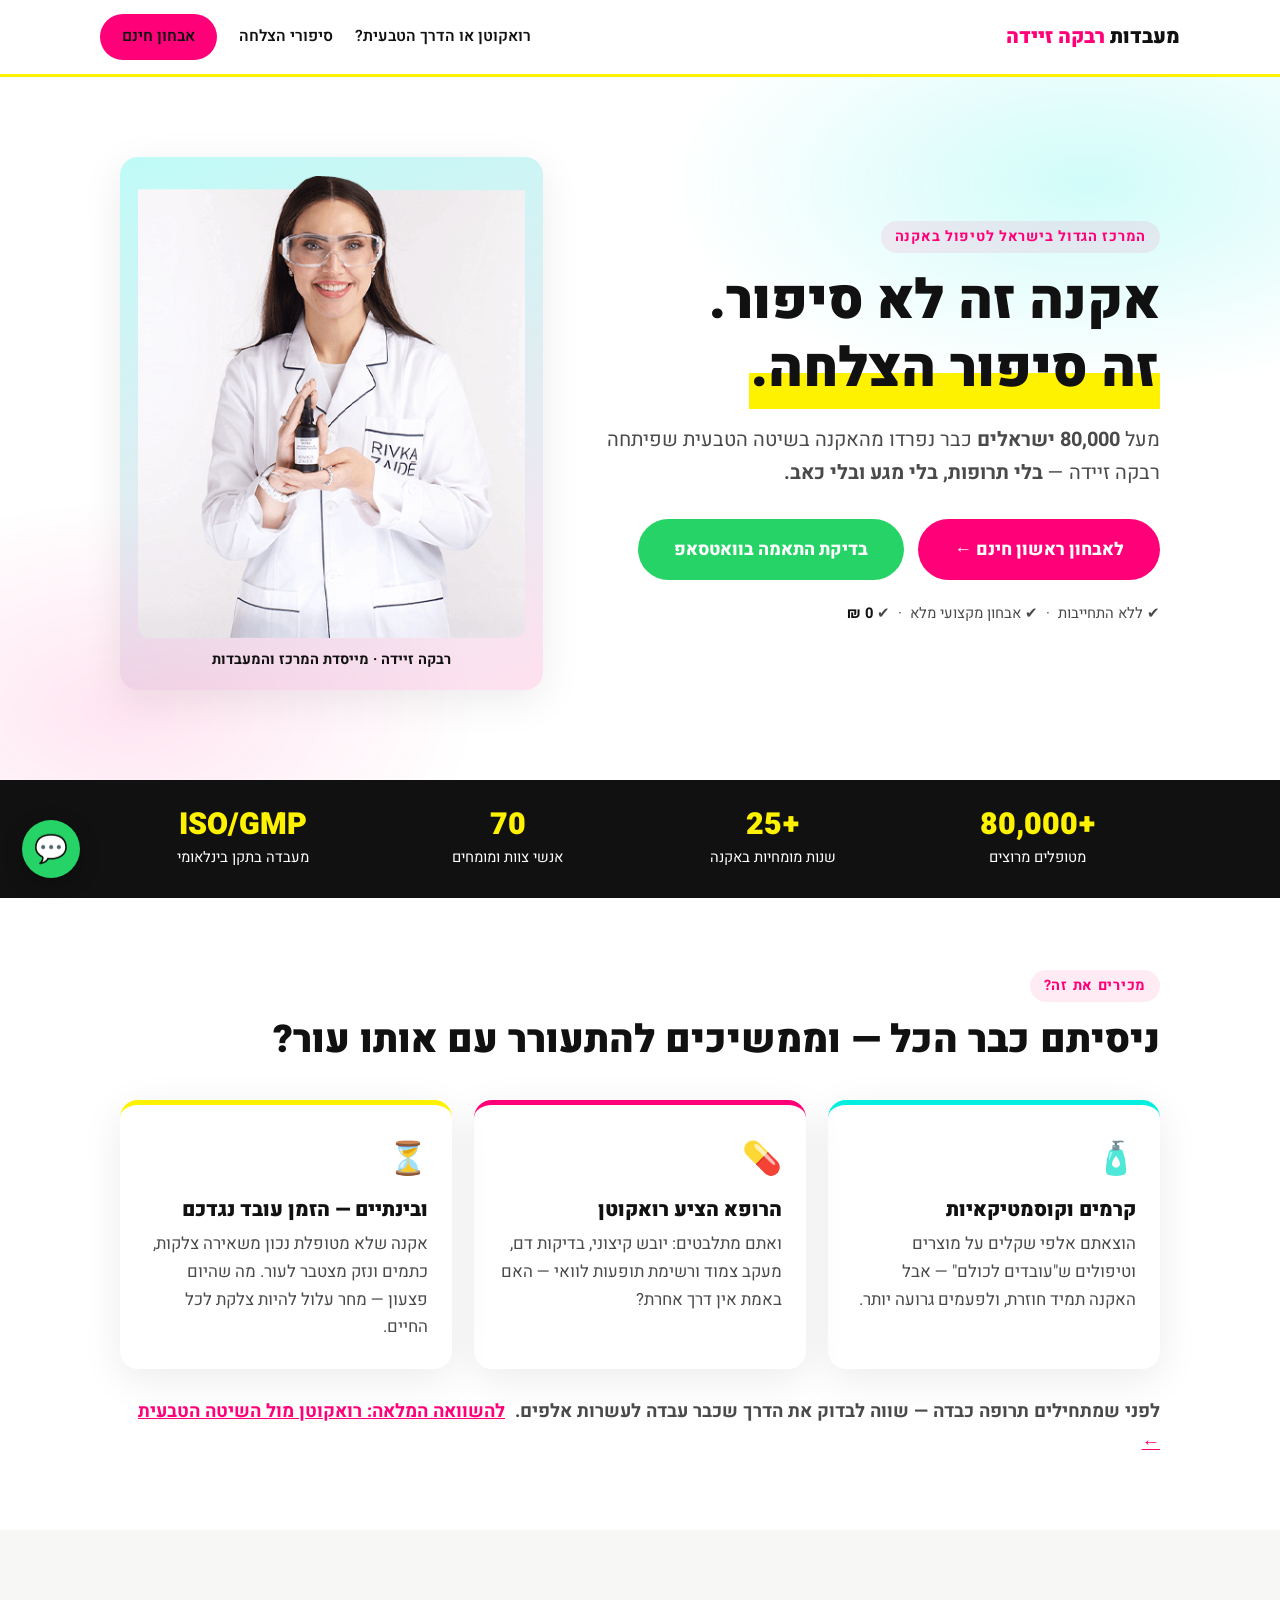
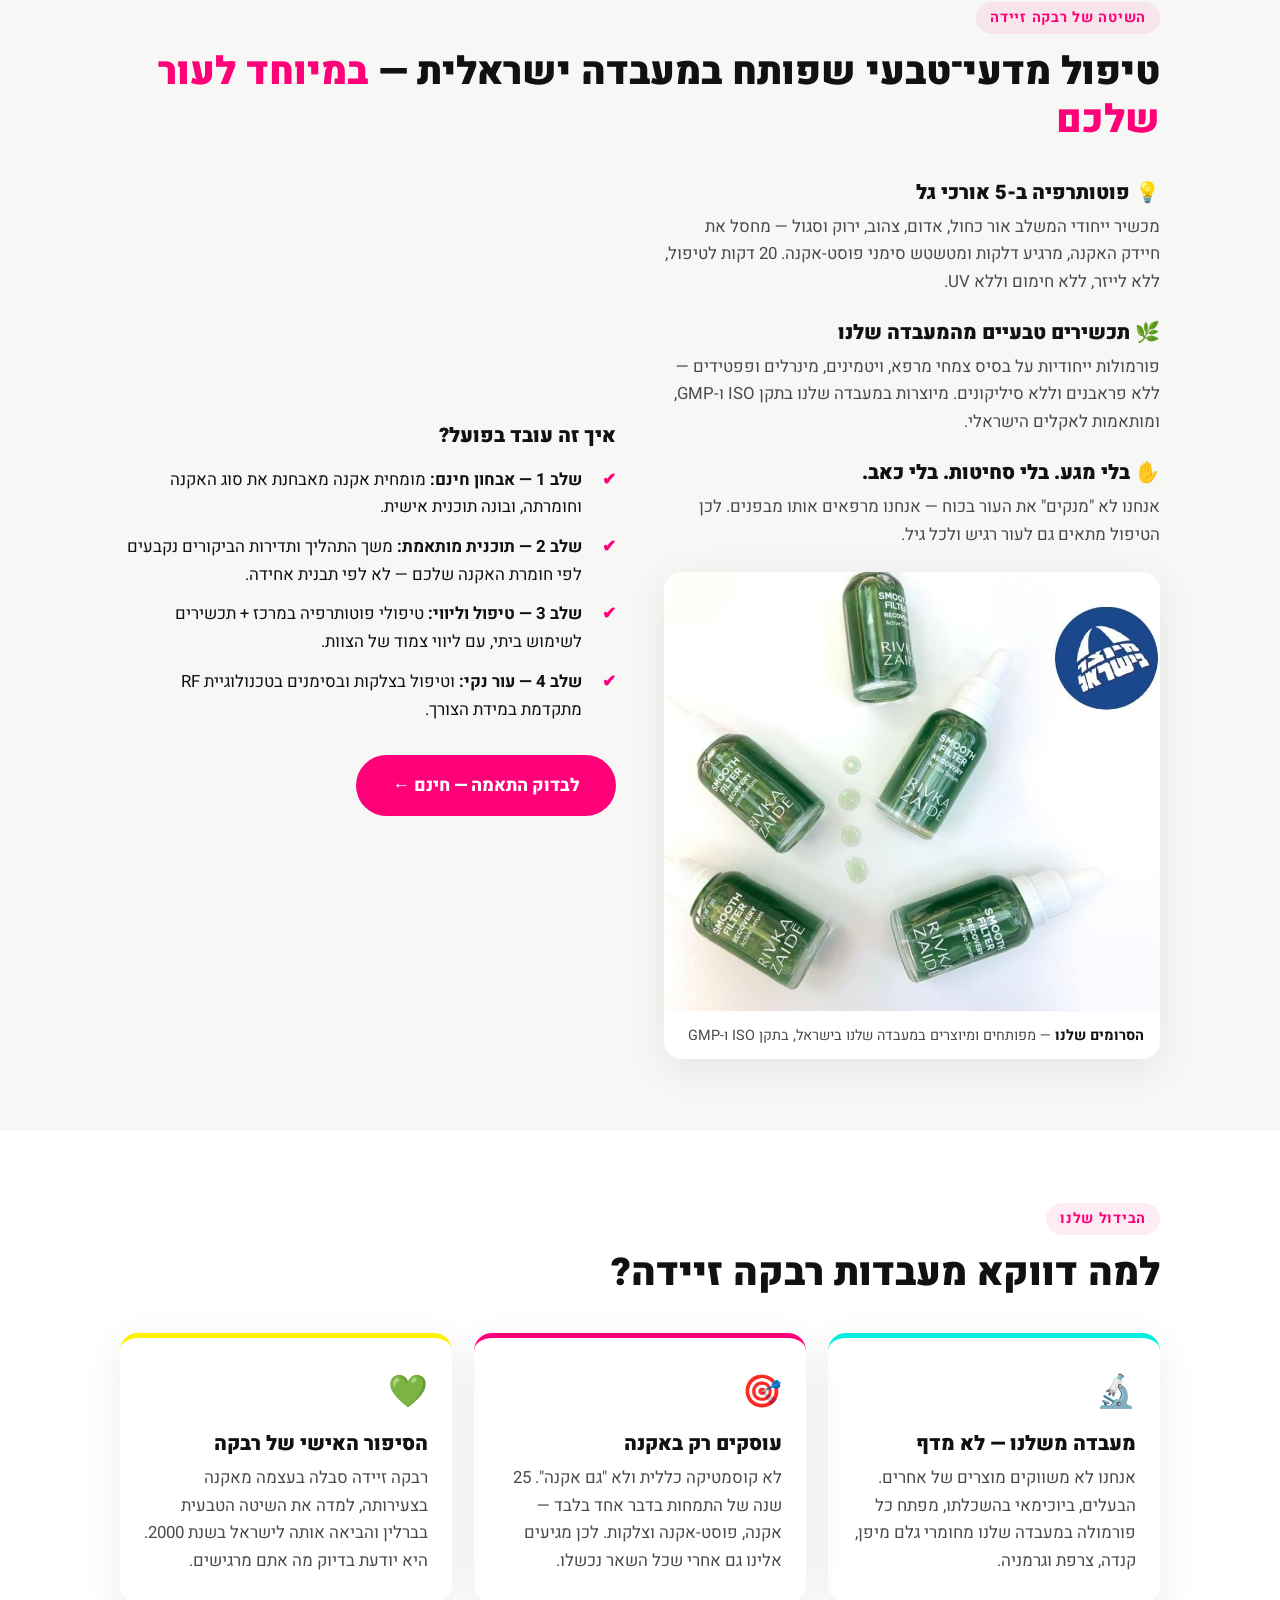
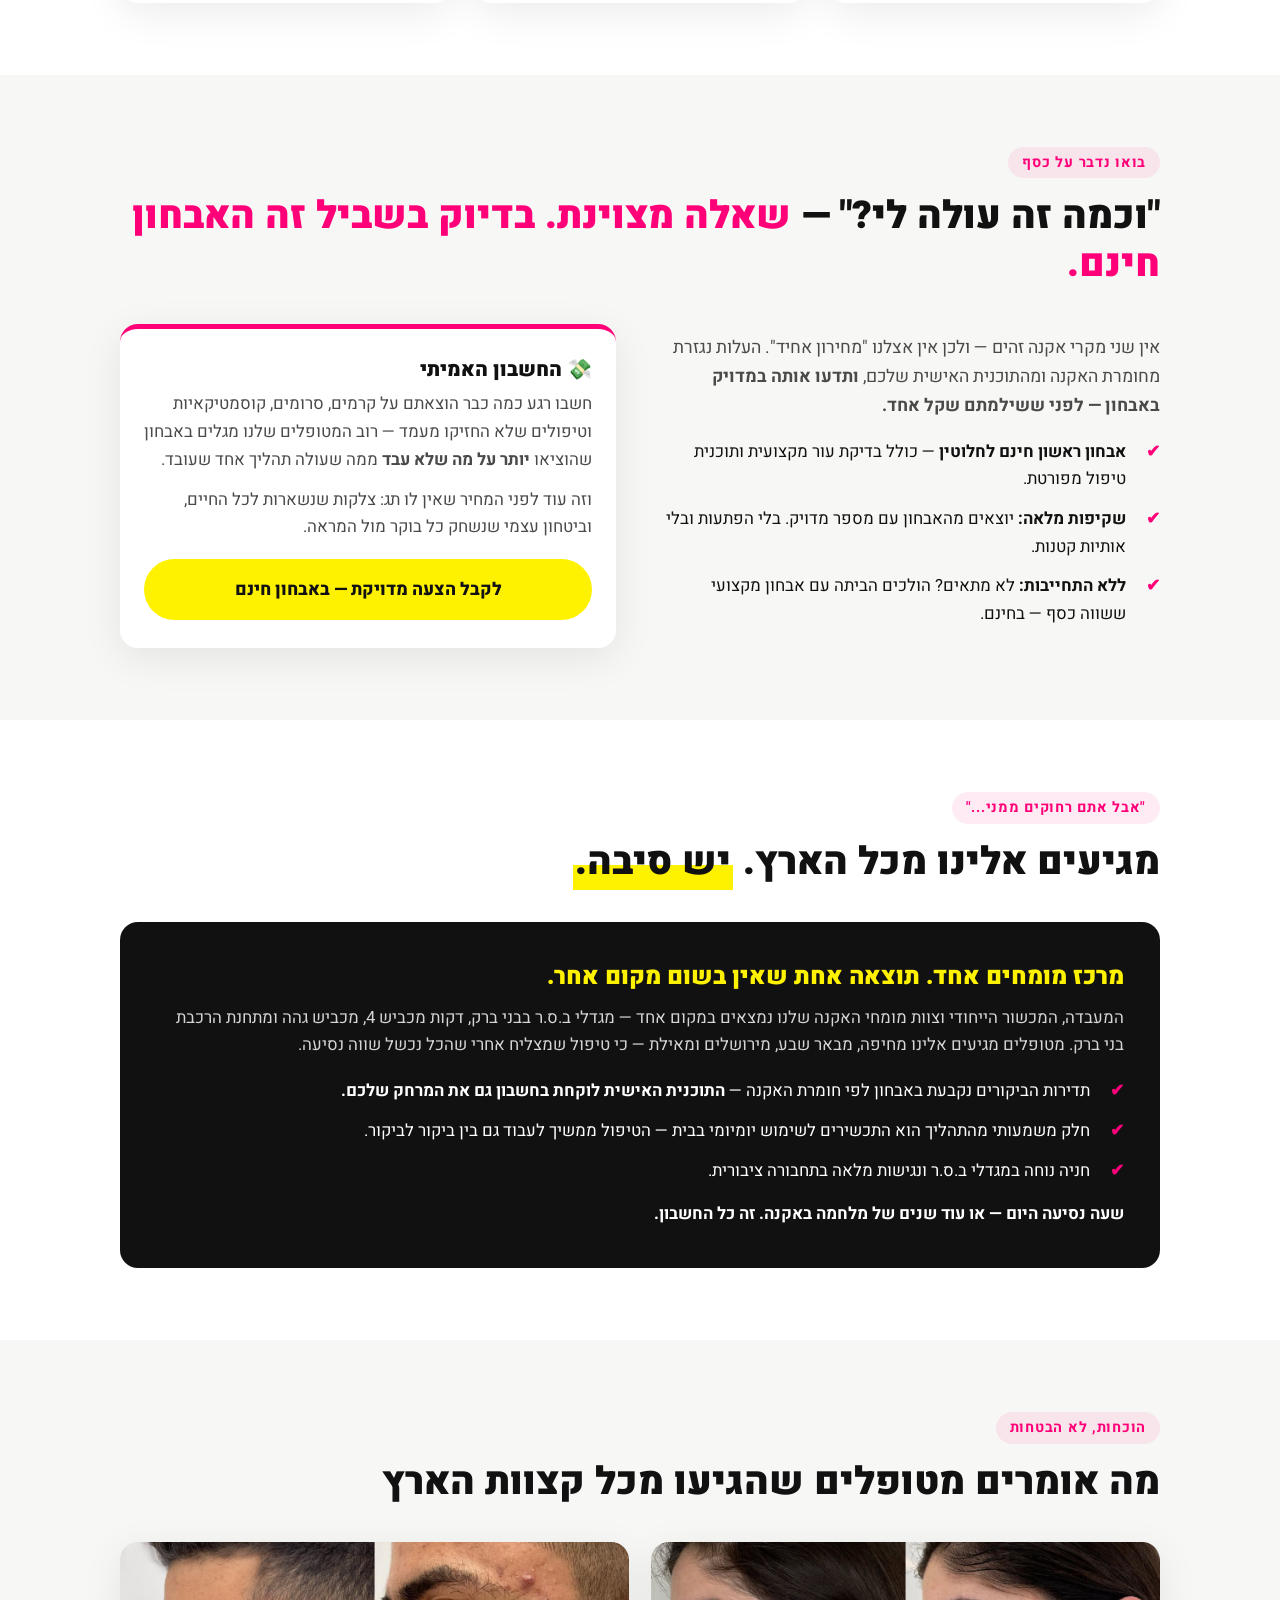
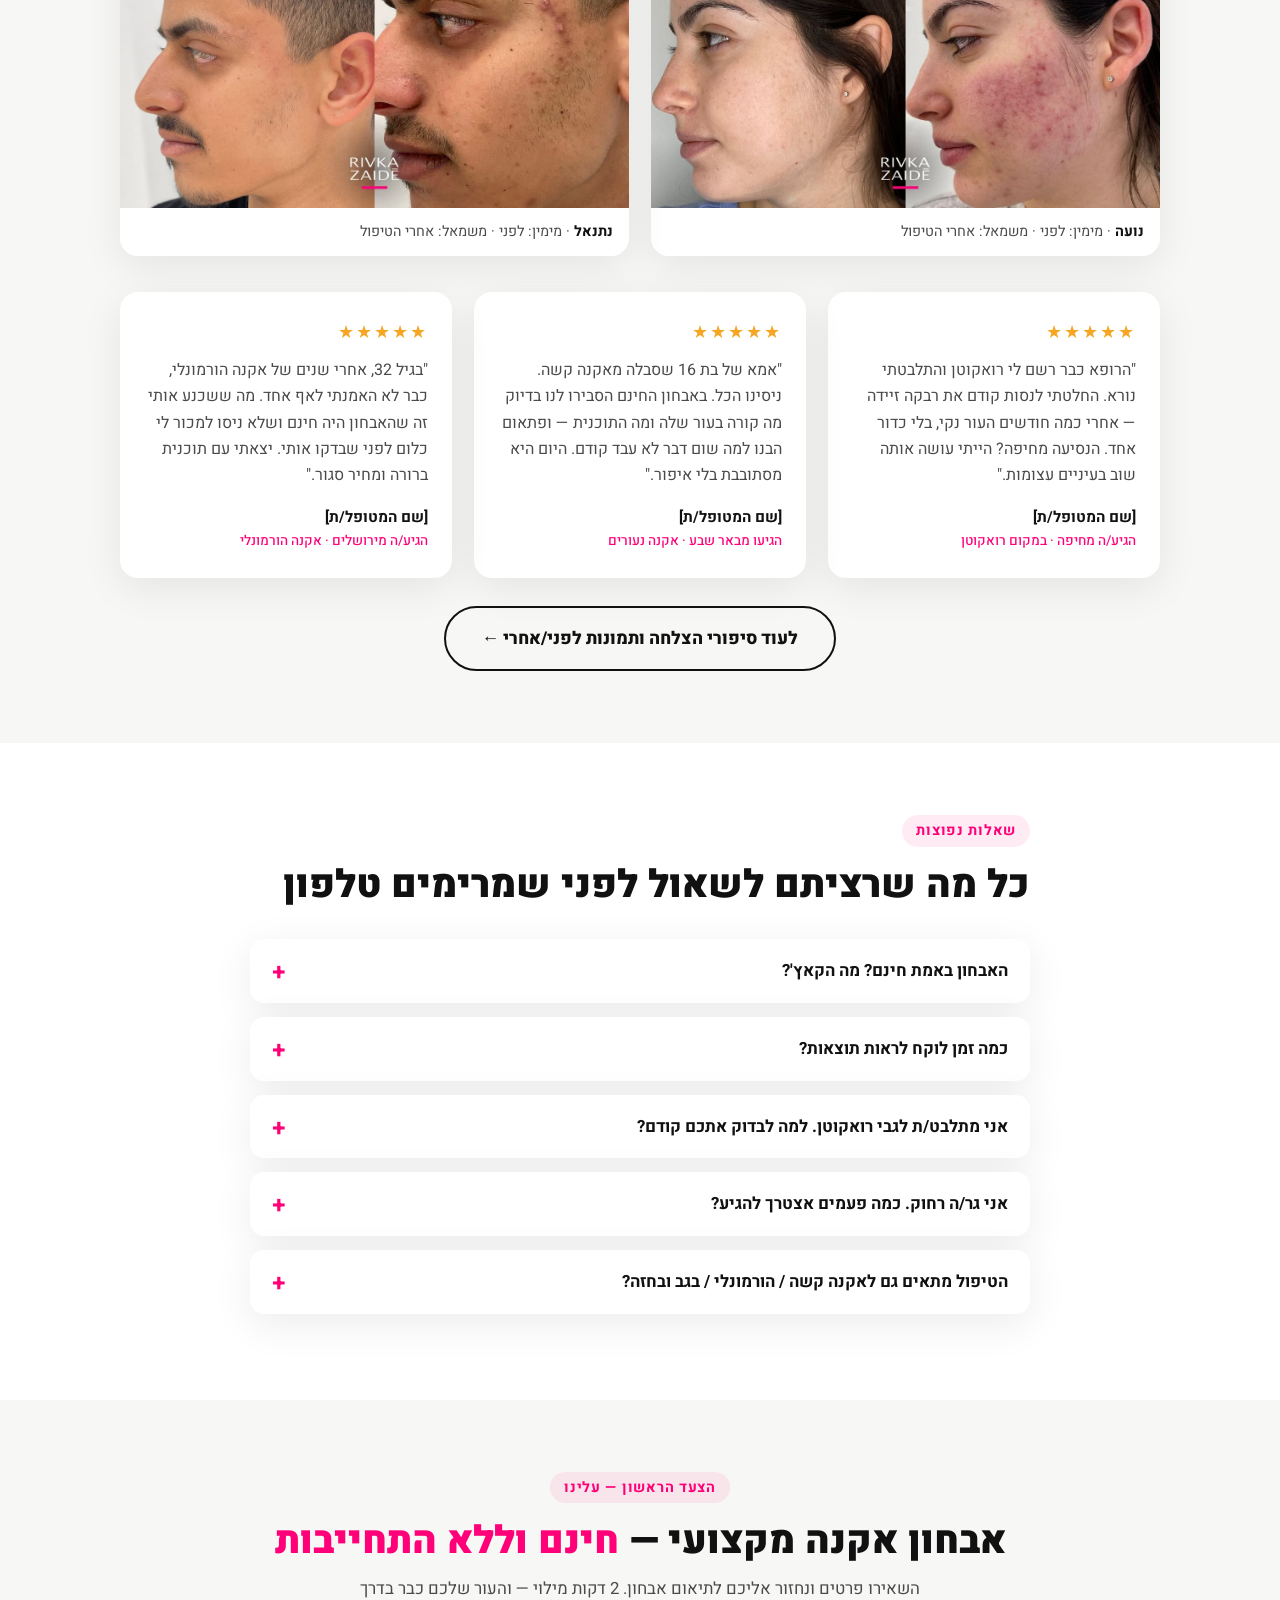
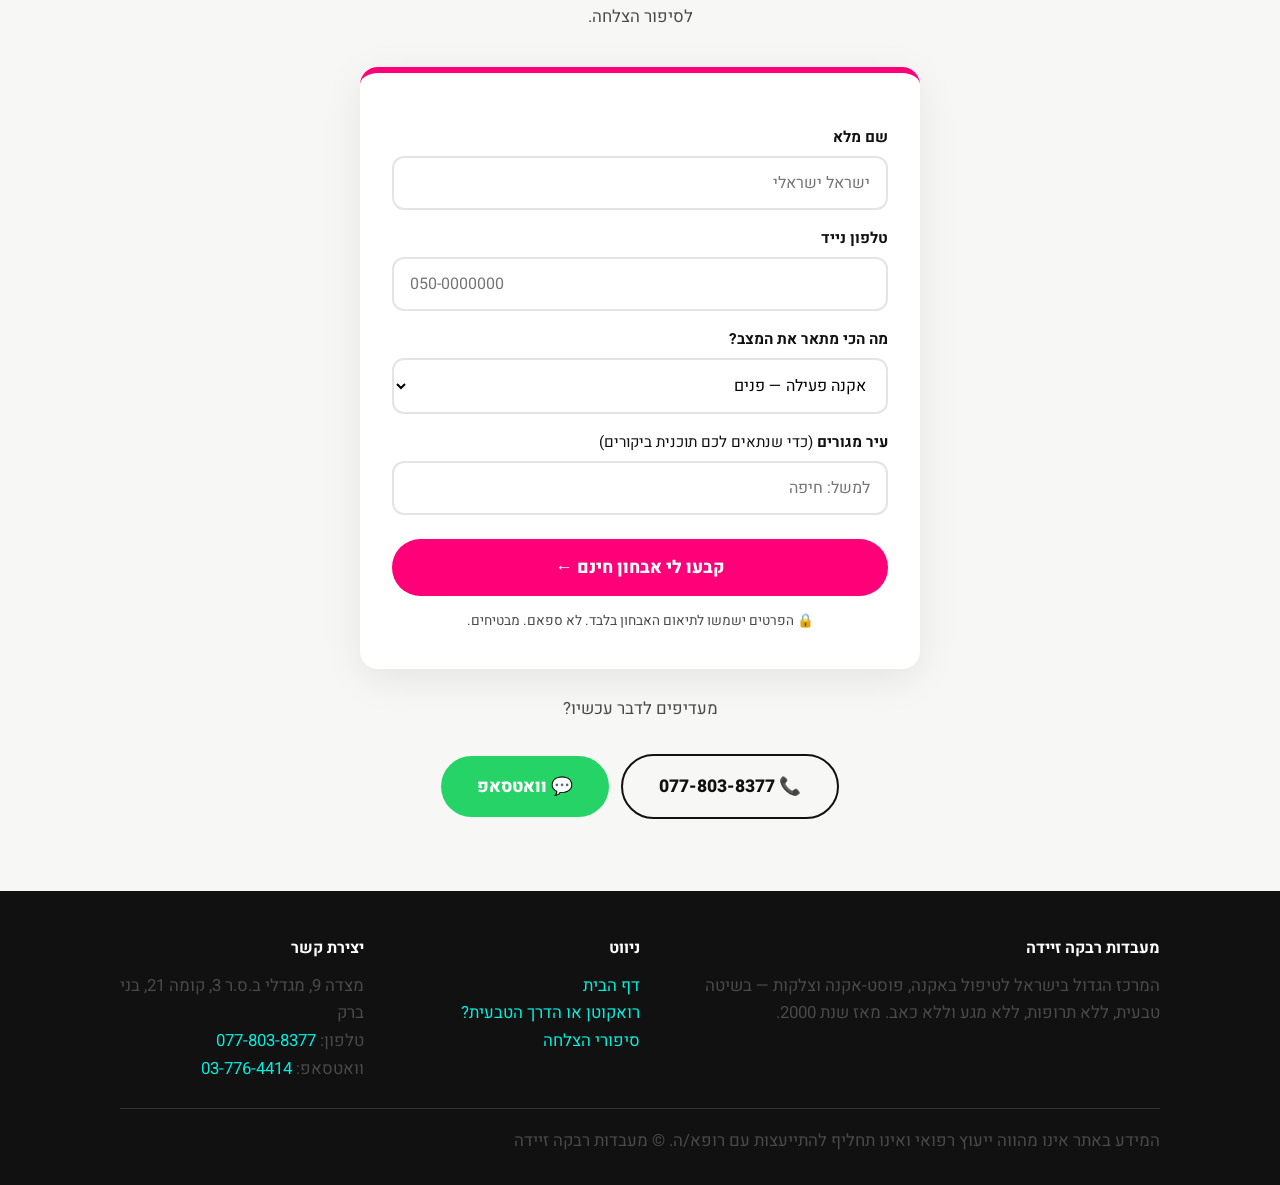
==== index.html @ 8bf4164f "דף נחיתה — מעבדות רבקה זיידה (3 עמודים) Co-Authored-By: Claude Fable 5 <noreply@anthropic.com>" ====
<!DOCTYPE html>
<html lang="he" dir="rtl">
<head>
  <meta charset="UTF-8">
  <meta name="viewport" content="width=device-width, initial-scale=1.0">
  <title>מעבדות רבקה זיידה | טיפול באקנה בלי תרופות, בלי מגע ובלי כאב</title>
  <meta name="description" content="מעל 80,000 ישראלים כבר נפרדו מהאקנה בשיטה הטבעית של מעבדות רבקה זיידה. אבחון ראשון חינם — בלי תרופות, בלי מגע, בלי כאב.">
  <link rel="preconnect" href="https://fonts.googleapis.com">
  <link rel="preconnect" href="https://fonts.gstatic.com" crossorigin>
  <link href="https://fonts.googleapis.com/css2?family=Heebo:wght@400;500;700;800;900&display=swap" rel="stylesheet">
  <link rel="stylesheet" href="styles.css">
</head>
<body>

<!-- ניווט -->
<nav class="nav">
  <div class="container nav-inner">
    <a class="logo" href="index.html">מעבדות <span>רבקה זיידה</span></a>
    <div class="nav-links">
      <a href="roaccutane.html">רואקוטן או הדרך הטבעית?</a>
      <a href="stories.html">סיפורי הצלחה</a>
      <a href="#form" class="btn btn-pink nav-cta">אבחון חינם</a>
    </div>
  </div>
</nav>

<!-- 1. הוק: הבטחה + הוכחה מיידית -->
<header class="hero">
  <div class="container hero-grid">
    <div class="hero-content">
      <span class="kicker">המרכז הגדול בישראל לטיפול באקנה</span>
      <h1>אקנה זה לא סיפור.<br><span class="highlight">זה סיפור הצלחה.</span></h1>
      <p class="lead">
        מעל <strong>80,000 ישראלים</strong> כבר נפרדו מהאקנה בשיטה הטבעית שפיתחה רבקה זיידה —
        <strong>בלי תרופות, בלי מגע ובלי כאב.</strong>
      </p>
      <div class="hero-ctas">
        <a href="#form" class="btn btn-pink">לאבחון ראשון חינם ←</a>
        <a href="https://wa.me/97237764414?text=%D7%94%D7%99%D7%99%2C%20%D7%90%D7%A9%D7%9E%D7%97%20%D7%9C%D7%91%D7%93%D7%95%D7%A7%20%D7%94%D7%AA%D7%90%D7%9E%D7%94%20%D7%9C%D7%98%D7%99%D7%A4%D7%95%D7%9C" class="btn btn-whatsapp">בדיקת התאמה בוואטסאפ</a>
      </div>
      <p class="hero-note">✔ ללא התחייבות &nbsp;·&nbsp; ✔ אבחון מקצועי מלא &nbsp;·&nbsp; ✔ <strong>0 ₪</strong></p>
    </div>
    <figure class="hero-img">
      <img src="images/rivka-mobile.png" alt="רבקה זיידה במעבדה">
      <figcaption>רבקה זיידה · מייסדת המרכז והמעבדות</figcaption>
    </figure>
  </div>
</header>

<!-- 2. פס אמון -->
<div class="trust-bar">
  <div class="container trust-grid">
    <div><div class="trust-num">80,000+</div><div class="trust-label">מטופלים מרוצים</div></div>
    <div><div class="trust-num">25+</div><div class="trust-label">שנות מומחיות באקנה</div></div>
    <div><div class="trust-num">70</div><div class="trust-label">אנשי צוות ומומחים</div></div>
    <div><div class="trust-num">ISO/GMP</div><div class="trust-label">מעבדה בתקן בינלאומי</div></div>
  </div>
</div>

<!-- 3. כאב: הדילמה -->
<section class="section">
  <div class="container">
    <span class="kicker">מכירים את זה?</span>
    <h2>ניסיתם כבר הכל — וממשיכים להתעורר עם אותו עור?</h2>
    <div class="cards">
      <div class="card">
        <div class="icon">🧴</div>
        <h3>קרמים וקוסמטיקאיות</h3>
        <p>הוצאתם אלפי שקלים על מוצרים וטיפולים ש"עובדים לכולם" — אבל האקנה תמיד חוזרת, ולפעמים גרועה יותר.</p>
      </div>
      <div class="card">
        <div class="icon">💊</div>
        <h3>הרופא הציע רואקוטן</h3>
        <p>ואתם מתלבטים: יובש קיצוני, בדיקות דם, מעקב צמוד ורשימת תופעות לוואי — האם באמת אין דרך אחרת?</p>
      </div>
      <div class="card">
        <div class="icon">⏳</div>
        <h3>ובינתיים — הזמן עובד נגדכם</h3>
        <p>אקנה שלא מטופלת נכון משאירה צלקות, כתמים ונזק מצטבר לעור. מה שהיום פצעון — מחר עלול להיות צלקת לכל החיים.</p>
      </div>
    </div>
    <p style="margin-top:28px; font-size:1.15rem;">
      <strong>לפני שמתחילים תרופה כבדה — שווה לבדוק את הדרך שכבר עבדה לעשרות אלפים.</strong>
      &nbsp;<a href="roaccutane.html" style="color:var(--pink); font-weight:700;">להשוואה המלאה: רואקוטן מול השיטה הטבעית ←</a>
    </p>
  </div>
</section>

<!-- 4. הפתרון: השיטה -->
<section class="section section-light">
  <div class="container">
    <span class="kicker">השיטה של רבקה זיידה</span>
    <h2>טיפול מדעי־טבעי שפותח במעבדה ישראלית — <span class="pink-text">במיוחד לעור שלכם</span></h2>
    <div class="two-col" style="margin-top:36px;">
      <div>
        <h3>💡 פוטותרפיה ב-5 אורכי גל</h3>
        <p>מכשיר ייחודי המשלב אור כחול, אדום, צהוב, ירוק וסגול — מחסל את חיידק האקנה, מרגיע דלקות ומטשטש סימני פוסט-אקנה. 20 דקות לטיפול, ללא לייזר, ללא חימום וללא UV.</p>
        <h3 style="margin-top:24px;">🌿 תכשירים טבעיים מהמעבדה שלנו</h3>
        <p>פורמולות ייחודיות על בסיס צמחי מרפא, ויטמינים, מינרלים ופפטידים — ללא פראבנים וללא סיליקונים. מיוצרות במעבדה שלנו בתקן ISO ו-GMP, ומותאמות לאקלים הישראלי.</p>
        <h3 style="margin-top:24px;">✋ בלי מגע. בלי סחיטות. בלי כאב.</h3>
        <p>אנחנו לא "מנקים" את העור בכוח — אנחנו מרפאים אותו מבפנים. לכן הטיפול מתאים גם לעור רגיש ולכל גיל.</p>
        <div class="img-card" style="margin-top:24px;">
          <img src="images/madein.jpg" alt="תכשירי רבקה זיידה — תוצרת ישראל, מיוצרים במעבדה שלנו">
          <div class="ba-caption"><strong>הסרומים שלנו</strong> — מפותחים ומיוצרים במעבדה שלנו בישראל, בתקן ISO ו-GMP</div>
        </div>
      </div>
      <div>
        <h3>איך זה עובד בפועל?</h3>
        <ul class="check-list">
          <li><strong>שלב 1 — אבחון חינם:</strong> מומחית אקנה מאבחנת את סוג האקנה וחומרתה, ובונה תוכנית אישית.</li>
          <li><strong>שלב 2 — תוכנית מותאמת:</strong> משך התהליך ותדירות הביקורים נקבעים לפי חומרת האקנה שלכם — לא לפי תבנית אחידה.</li>
          <li><strong>שלב 3 — טיפול וליווי:</strong> טיפולי פוטותרפיה במרכז + תכשירים לשימוש ביתי, עם ליווי צמוד של הצוות.</li>
          <li><strong>שלב 4 — עור נקי:</strong> וטיפול בצלקות ובסימנים בטכנולוגיית RF מתקדמת במידת הצורך.</li>
        </ul>
        <a href="#form" class="btn btn-pink" style="margin-top:20px;">לבדוק התאמה — חינם ←</a>
      </div>
    </div>
  </div>
</section>

<!-- 5. בידול: למה דווקא אנחנו -->
<section class="section">
  <div class="container">
    <span class="kicker">הבידול שלנו</span>
    <h2>למה דווקא מעבדות רבקה זיידה?</h2>
    <div class="cards">
      <div class="card">
        <div class="icon">🔬</div>
        <h3>מעבדה משלנו — לא מדף</h3>
        <p>אנחנו לא משווקים מוצרים של אחרים. הבעלים, ביוכימאי בהשכלתו, מפתח כל פורמולה במעבדה שלנו מחומרי גלם מיפן, קנדה, צרפת וגרמניה.</p>
      </div>
      <div class="card">
        <div class="icon">🎯</div>
        <h3>עוסקים רק באקנה</h3>
        <p>לא קוסמטיקה כללית ולא "גם אקנה". 25 שנה של התמחות בדבר אחד בלבד — אקנה, פוסט-אקנה וצלקות. לכן מגיעים אלינו גם אחרי שכל השאר נכשלו.</p>
      </div>
      <div class="card">
        <div class="icon">💚</div>
        <h3>הסיפור האישי של רבקה</h3>
        <p>רבקה זיידה סבלה בעצמה מאקנה בצעירותה, למדה את השיטה הטבעית בברלין והביאה אותה לישראל בשנת 2000. היא יודעת בדיוק מה אתם מרגישים.</p>
      </div>
    </div>
  </div>
</section>

<!-- 6. התנגדות מחיר -->
<section class="section section-light">
  <div class="container">
    <span class="kicker">בואו נדבר על כסף</span>
    <h2>"וכמה זה עולה לי?" — <span class="pink-text">שאלה מצוינת. בדיוק בשביל זה האבחון חינם.</span></h2>
    <div class="two-col" style="margin-top:36px;">
      <div>
        <p style="font-size:1.1rem;">
          אין שני מקרי אקנה זהים — ולכן אין אצלנו "מחירון אחיד". העלות נגזרת מחומרת האקנה ומהתוכנית האישית שלכם,
          <strong>ותדעו אותה במדויק באבחון — לפני ששילמתם שקל אחד.</strong>
        </p>
        <ul class="check-list">
          <li><strong>אבחון ראשון חינם לחלוטין</strong> — כולל בדיקת עור מקצועית ותוכנית טיפול מפורטת.</li>
          <li><strong>שקיפות מלאה:</strong> יוצאים מהאבחון עם מספר מדויק. בלי הפתעות ובלי אותיות קטנות.</li>
          <li><strong>ללא התחייבות:</strong> לא מתאים? הולכים הביתה עם אבחון מקצועי ששווה כסף — בחינם.</li>
        </ul>
      </div>
      <div class="card" style="border-top-color:var(--pink);">
        <h3>💸 החשבון האמיתי</h3>
        <p>
          חשבו רגע כמה כבר הוצאתם על קרמים, סרומים, קוסמטיקאיות וטיפולים שלא החזיקו מעמד —
          רוב המטופלים שלנו מגלים באבחון שהוציאו <strong>יותר על מה שלא עבד</strong> ממה שעולה תהליך אחד שעובד.
        </p>
        <p style="margin-top:12px;">
          וזה עוד לפני המחיר שאין לו תג: צלקות שנשארות לכל החיים, וביטחון עצמי שנשחק כל בוקר מול המראה.
        </p>
        <a href="#form" class="btn btn-yellow btn-block" style="margin-top:18px;">לקבל הצעה מדויקת — באבחון חינם</a>
      </div>
    </div>
  </div>
</section>

<!-- 7. התנגדות מרחק -->
<section class="section">
  <div class="container">
    <span class="kicker">"אבל אתם רחוקים ממני..."</span>
    <h2>מגיעים אלינו מכל הארץ. <span class="highlight">יש סיבה.</span></h2>
    <div class="distance-box">
      <h3>מרכז מומחים אחד. תוצאה אחת שאין בשום מקום אחר.</h3>
      <p style="margin-top:12px;">
        המעבדה, המכשור הייחודי וצוות מומחי האקנה שלנו נמצאים במקום אחד — מגדלי ב.ס.ר בבני ברק, דקות מכביש 4, מכביש גהה ומתחנת הרכבת בני ברק.
        מטופלים מגיעים אלינו מחיפה, מבאר שבע, מירושלים ומאילת — כי טיפול שמצליח אחרי שהכל נכשל שווה נסיעה.
      </p>
      <ul class="check-list" style="margin-top:18px;">
        <li>תדירות הביקורים נקבעת באבחון לפי חומרת האקנה — <strong>התוכנית האישית לוקחת בחשבון גם את המרחק שלכם.</strong></li>
        <li>חלק משמעותי מהתהליך הוא התכשירים לשימוש יומיומי בבית — הטיפול ממשיך לעבוד גם בין ביקור לביקור.</li>
        <li>חניה נוחה במגדלי ב.ס.ר ונגישות מלאה בתחבורה ציבורית.</li>
      </ul>
      <p style="margin-top:16px; font-weight:700; color:var(--white);">
        שעה נסיעה היום — או עוד שנים של מלחמה באקנה. זה כל החשבון.
      </p>
    </div>
  </div>
</section>

<!-- 8. הוכחה חברתית -->
<section class="section section-light">
  <div class="container">
    <span class="kicker">הוכחות, לא הבטחות</span>
    <h2>מה אומרים מטופלים שהגיעו מכל קצוות הארץ</h2>
    <div class="ba-grid">
      <div class="img-card">
        <img src="images/ba-1.jpg" alt="נועה — לפני ואחרי טיפול אקנה במעבדות רבקה זיידה">
        <div class="ba-caption"><strong>נועה</strong> · מימין: לפני · משמאל: אחרי הטיפול</div>
      </div>
      <div class="img-card">
        <img src="images/ba-2.jpg" alt="נתנאל — לפני ואחרי טיפול אקנה במעבדות רבקה זיידה">
        <div class="ba-caption"><strong>נתנאל</strong> · מימין: לפני · משמאל: אחרי הטיפול</div>
      </div>
    </div>
    <!-- ⚠️ להחליף בעדויות אמיתיות ומאושרות מהמערכת שלכם לפני עלייה לאוויר -->
    <div class="testimonials">
      <div class="testimonial">
        <div class="stars">★★★★★</div>
        <blockquote>"הרופא כבר רשם לי רואקוטן והתלבטתי נורא. החלטתי לנסות קודם את רבקה זיידה — אחרי כמה חודשים העור נקי, בלי כדור אחד. הנסיעה מחיפה? הייתי עושה אותה שוב בעיניים עצומות."</blockquote>
        <div class="who">[שם המטופל/ת]<span>הגיע/ה מחיפה · במקום רואקוטן</span></div>
      </div>
      <div class="testimonial">
        <div class="stars">★★★★★</div>
        <blockquote>"אמא של בת 16 שסבלה מאקנה קשה. ניסינו הכל. באבחון החינם הסבירו לנו בדיוק מה קורה בעור שלה ומה התוכנית — ופתאום הבנו למה שום דבר לא עבד קודם. היום היא מסתובבת בלי איפור."</blockquote>
        <div class="who">[שם המטופל/ת]<span>הגיעו מבאר שבע · אקנה נעורים</span></div>
      </div>
      <div class="testimonial">
        <div class="stars">★★★★★</div>
        <blockquote>"בגיל 32, אחרי שנים של אקנה הורמונלי, כבר לא האמנתי לאף אחד. מה ששכנע אותי זה שהאבחון היה חינם ושלא ניסו למכור לי כלום לפני שבדקו אותי. יצאתי עם תוכנית ברורה ומחיר סגור."</blockquote>
        <div class="who">[שם המטופל/ת]<span>הגיע/ה מירושלים · אקנה הורמונלי</span></div>
      </div>
    </div>
    <p style="text-align:center; margin-top:28px;">
      <a href="stories.html" class="btn btn-outline">לעוד סיפורי הצלחה ותמונות לפני/אחרי ←</a>
    </p>
  </div>
</section>

<!-- 9. שאלות נפוצות -->
<section class="section">
  <div class="container" style="max-width:820px;">
    <span class="kicker">שאלות נפוצות</span>
    <h2>כל מה שרציתם לשאול לפני שמרימים טלפון</h2>
    <div style="margin-top:30px;">
      <details class="faq-item">
        <summary>האבחון באמת חינם? מה הקאץ'?</summary>
        <div class="faq-body"><p>באמת חינם ובאמת בלי קאץ'. תקבלו בדיקת עור מקצועית, אבחון של סוג האקנה וחומרתה, ותוכנית טיפול עם מחיר מדויק. ההחלטה אם להתחיל — שלכם בלבד. אנחנו מרשים לעצמנו לתת אבחון חינם כי אנחנו יודעים שהתוצאות מדברות בעד עצמן.</p></div>
      </details>
      <details class="faq-item">
        <summary>כמה זמן לוקח לראות תוצאות?</summary>
        <div class="faq-body"><p>זה תלוי בחומרת האקנה — ולכן משך התהליך ותדירות הטיפולים נקבעים באבחון האישי. מטופלים רבים מדווחים על שיפור נראה לעין כבר בשבועות הראשונים, אך התוכנית המלאה מותאמת אישית לעור שלכם.</p></div>
      </details>
      <details class="faq-item">
        <summary>אני מתלבט/ת לגבי רואקוטן. למה לבדוק אתכם קודם?</summary>
        <div class="faq-body"><p>כי הבדיקה אצלנו לא עולה כלום ולא סוגרת לכם שום דלת. רואקוטן היא תרופה משמעותית עם תופעות לוואי ומעקב רפואי צמוד — והיא תמיד תישאר אופציה. השיטה שלנו טבעית, ללא תרופות וללא כאב. הכנו עמוד שלם שמשווה בין הדרכים: <a href="roaccutane.html" style="color:var(--pink); font-weight:700;">רואקוטן או הדרך הטבעית?</a></p></div>
      </details>
      <details class="faq-item">
        <summary>אני גר/ה רחוק. כמה פעמים אצטרך להגיע?</summary>
        <div class="faq-body"><p>תדירות הביקורים נקבעת לפי חומרת האקנה, והתוכנית האישית שנבנה לכם באבחון לוקחת בחשבון גם את המרחק. חלק גדול מהטיפול מתבצע בבית באמצעות התכשירים שלנו — כך שהעור ממשיך להשתפר גם בין הביקורים.</p></div>
      </details>
      <details class="faq-item">
        <summary>הטיפול מתאים גם לאקנה קשה / הורמונלי / בגב ובחזה?</summary>
        <div class="faq-body"><p>כן. השיטה מטפלת בכל סוגי האקנה — קל ועד קשה, נעורים והורמונלי — בפנים, בגב, בחזה ובכל אזור אחר. באבחון נקבע בדיוק איזה פרוטוקול מתאים לכם.</p></div>
      </details>
    </div>
  </div>
</section>

<!-- 10. טופס המרה -->
<section class="section section-light" id="form">
  <div class="container final-cta">
    <span class="kicker">הצעד הראשון — עלינו</span>
    <h2>אבחון אקנה מקצועי — <span class="pink-text">חינם וללא התחייבות</span></h2>
    <p style="max-width:560px; margin:0 auto;">השאירו פרטים ונחזור אליכם לתיאום אבחון. 2 דקות מילוי — והעור שלכם כבר בדרך לסיפור הצלחה.</p>

    <form class="form-wrap" id="leadForm" style="text-align:right;">
      <label for="name">שם מלא</label>
      <input type="text" id="name" name="name" required placeholder="ישראל ישראלי">
      <label for="phone">טלפון נייד</label>
      <input type="tel" id="phone" name="phone" required placeholder="050-0000000" pattern="[0-9\-+ ]{9,15}">
      <label for="severity">מה הכי מתאר את המצב?</label>
      <select id="severity" name="severity">
        <option>אקנה פעילה — פנים</option>
        <option>אקנה פעילה — גב / חזה / גוף</option>
        <option>צלקות וסימני פוסט-אקנה</option>
        <option>מתלבט/ת לגבי רואקוטן</option>
        <option>אקנה אצל הילד/ה שלי</option>
      </select>
      <label for="city">עיר מגורים <span style="font-weight:400;">(כדי שנתאים לכם תוכנית ביקורים)</span></label>
      <input type="text" id="city" name="city" placeholder="למשל: חיפה">
      <button type="submit" class="btn btn-pink btn-block">קבעו לי אבחון חינם ←</button>
      <p class="form-note">🔒 הפרטים ישמשו לתיאום האבחון בלבד. לא ספאם. מבטיחים.</p>
    </form>

    <p style="margin-top:26px;">מעדיפים לדבר עכשיו?</p>
    <p style="margin-top:8px;">
      <a href="tel:0778038377" class="btn btn-outline">📞 077-803-8377</a>
      &nbsp;
      <a href="https://wa.me/97237764414?text=%D7%94%D7%99%D7%99%2C%20%D7%90%D7%A9%D7%9E%D7%97%20%D7%9C%D7%AA%D7%90%D7%9D%20%D7%90%D7%91%D7%97%D7%95%D7%9F%20%D7%97%D7%99%D7%A0%D7%9D" class="btn btn-whatsapp">💬 וואטסאפ</a>
    </p>
  </div>
</section>

<!-- פוטר -->
<footer class="footer">
  <div class="container">
    <div class="footer-grid">
      <div>
        <h4>מעבדות רבקה זיידה</h4>
        <p>המרכז הגדול בישראל לטיפול באקנה, פוסט-אקנה וצלקות — בשיטה טבעית, ללא תרופות, ללא מגע וללא כאב. מאז שנת 2000.</p>
      </div>
      <div>
        <h4>ניווט</h4>
        <p><a href="index.html">דף הבית</a><br>
        <a href="roaccutane.html">רואקוטן או הדרך הטבעית?</a><br>
        <a href="stories.html">סיפורי הצלחה</a></p>
      </div>
      <div>
        <h4>יצירת קשר</h4>
        <p>מצדה 9, מגדלי ב.ס.ר 3, קומה 21, בני ברק<br>
        טלפון: <a href="tel:0778038377">077-803-8377</a><br>
        וואטסאפ: <a href="https://wa.me/97237764414">03-776-4414</a></p>
      </div>
    </div>
    <div class="footer-bottom">
      <p>המידע באתר אינו מהווה ייעוץ רפואי ואינו תחליף להתייעצות עם רופא/ה. © מעבדות רבקה זיידה</p>
    </div>
  </div>
</footer>

<!-- וואטסאפ צף -->
<a class="wa-float" href="https://wa.me/97237764414?text=%D7%94%D7%99%D7%99%2C%20%D7%90%D7%A9%D7%9E%D7%97%20%D7%9C%D7%AA%D7%90%D7%9D%20%D7%90%D7%91%D7%97%D7%95%D7%9F%20%D7%97%D7%99%D7%A0%D7%9D" aria-label="וואטסאפ">💬</a>

<script>
// הטופס שולח את הפרטים ישירות לוואטסאפ העסקי — עובד ללא שרת.
// כשתחברו CRM (למשל Contact Form 7 / פיקסל), החליפו את הלוגיקה כאן.
document.getElementById('leadForm').addEventListener('submit', function (e) {
  e.preventDefault();
  var name = document.getElementById('name').value.trim();
  var phone = document.getElementById('phone').value.trim();
  var severity = document.getElementById('severity').value;
  var city = document.getElementById('city').value.trim();
  var msg = 'היי, אשמח לתאם אבחון חינם.\nשם: ' + name + '\nטלפון: ' + phone + '\nמצב: ' + severity + (city ? '\nעיר: ' + city : '');
  window.open('https://wa.me/97237764414?text=' + encodeURIComponent(msg), '_blank');
});
</script>

</body>
</html>
---- styles.css ----
/* ===== מעבדות רבקה זיידה — פלטת המותג ===== */
:root {
  --pink: #ff0078;
  --yellow: #fff200;
  --teal: #00efdf;
  --black: #111111;
  --gray: #4a4a4a;
  --light: #f7f7f5;
  --white: #ffffff;
  --radius: 18px;
  --shadow: 0 10px 40px rgba(0, 0, 0, 0.08);
}

* { margin: 0; padding: 0; box-sizing: border-box; }

html { scroll-behavior: smooth; }

body {
  font-family: 'Heebo', sans-serif;
  color: var(--black);
  background: var(--white);
  line-height: 1.65;
  -webkit-font-smoothing: antialiased;
}

img { max-width: 100%; display: block; }

.container { max-width: 1080px; margin: 0 auto; padding: 0 20px; }

/* ===== טיפוגרפיה ===== */
h1, h2, h3 { font-weight: 900; line-height: 1.25; }
h1 { font-size: clamp(2rem, 5vw, 3.4rem); }
h2 { font-size: clamp(1.6rem, 4vw, 2.4rem); margin-bottom: 16px; }
h3 { font-size: 1.25rem; margin-bottom: 8px; }
p { color: var(--gray); font-size: 1.05rem; }

.highlight {
  background: linear-gradient(transparent 55%, var(--yellow) 55%);
  padding: 0 2px;
}
.pink-text { color: var(--pink); }

.section { padding: 72px 0; }
.section-light { background: var(--light); }
.section-black { background: var(--black); color: var(--white); }
.section-black p { color: #d5d5d5; }

.kicker {
  display: inline-block;
  font-weight: 700;
  font-size: 0.9rem;
  letter-spacing: 0.05em;
  color: var(--pink);
  background: rgba(255, 0, 120, 0.08);
  border-radius: 100px;
  padding: 4px 14px;
  margin-bottom: 14px;
}

/* ===== כפתורים ===== */
.btn {
  display: inline-block;
  font-family: inherit;
  font-weight: 800;
  font-size: 1.1rem;
  text-decoration: none;
  text-align: center;
  border: none;
  border-radius: 100px;
  padding: 16px 36px;
  cursor: pointer;
  transition: transform 0.15s ease, box-shadow 0.15s ease;
}
.btn:hover { transform: translateY(-2px); box-shadow: 0 8px 24px rgba(255, 0, 120, 0.35); }
.btn-pink { background: var(--pink); color: var(--white); }
.btn-yellow { background: var(--yellow); color: var(--black); }
.btn-yellow:hover { box-shadow: 0 8px 24px rgba(255, 242, 0, 0.5); }
.btn-outline {
  background: transparent;
  color: var(--black);
  border: 2px solid var(--black);
}
.btn-whatsapp { background: #25d366; color: var(--white); }
.btn-whatsapp:hover { box-shadow: 0 8px 24px rgba(37, 211, 102, 0.4); }
.btn-block { display: block; width: 100%; }

/* ===== ניווט ===== */
.nav {
  position: sticky;
  top: 0;
  z-index: 100;
  background: var(--white);
  border-bottom: 3px solid var(--yellow);
}
.nav-inner {
  display: flex;
  align-items: center;
  justify-content: space-between;
  padding: 14px 0;
  gap: 16px;
}
.logo {
  font-weight: 900;
  font-size: 1.25rem;
  text-decoration: none;
  color: var(--black);
  line-height: 1.1;
}
.logo span { color: var(--pink); }
.nav-links { display: flex; gap: 22px; align-items: center; }
.nav-links a {
  text-decoration: none;
  color: var(--black);
  font-weight: 600;
  font-size: 0.98rem;
}
.nav-links a:hover { color: var(--pink); }
.nav-cta { padding: 10px 22px; font-size: 0.95rem; }

/* ===== Hero ===== */
.hero {
  position: relative;
  overflow: hidden;
  padding: 80px 0 90px;
  background:
    radial-gradient(600px 300px at 85% 15%, rgba(0, 239, 223, 0.18), transparent 70%),
    radial-gradient(500px 300px at 10% 90%, rgba(255, 0, 120, 0.10), transparent 70%),
    var(--white);
}
.hero-content { max-width: 720px; }
.hero h1 { margin-bottom: 20px; }
.hero .lead { font-size: 1.25rem; margin-bottom: 30px; }
.hero-ctas { display: flex; gap: 14px; flex-wrap: wrap; margin-bottom: 22px; }
.hero-note { font-size: 0.92rem; color: var(--gray); }
.hero-note strong { color: var(--black); }

.hero-grid {
  display: grid;
  grid-template-columns: 1.15fr 0.85fr;
  gap: 44px;
  align-items: center;
}
.hero-img {
  background: linear-gradient(160deg, rgba(0, 239, 223, 0.25), rgba(255, 0, 120, 0.12));
  border-radius: var(--radius);
  padding: 18px;
  box-shadow: var(--shadow);
}
.hero-img img { border-radius: 12px; width: 100%; }
.hero-img figcaption {
  text-align: center;
  font-size: 0.9rem;
  font-weight: 700;
  margin-top: 10px;
  color: var(--black);
}

/* ===== תמונות ===== */
.img-card {
  border-radius: var(--radius);
  overflow: hidden;
  box-shadow: var(--shadow);
}
.img-card img { width: 100%; }
.ba-grid {
  display: grid;
  grid-template-columns: 1fr 1fr;
  gap: 22px;
  margin-top: 36px;
}
.ba-caption {
  font-size: 0.9rem;
  color: var(--gray);
  padding: 12px 16px;
  background: var(--white);
}
.ba-caption strong { color: var(--black); }

/* ===== פס אמון ===== */
.trust-bar { background: var(--black); padding: 28px 0; }
.trust-grid {
  display: grid;
  grid-template-columns: repeat(4, 1fr);
  gap: 20px;
  text-align: center;
}
.trust-num {
  font-size: 1.9rem;
  font-weight: 900;
  color: var(--yellow);
  line-height: 1.1;
  direction: ltr;
}
.trust-label { color: var(--white); font-size: 0.92rem; margin-top: 4px; }

/* ===== כרטיסים ===== */
.cards {
  display: grid;
  grid-template-columns: repeat(3, 1fr);
  gap: 22px;
  margin-top: 36px;
}
.card {
  background: var(--white);
  border-radius: var(--radius);
  padding: 28px 24px;
  box-shadow: var(--shadow);
  border-top: 5px solid var(--teal);
}
.card:nth-child(2) { border-top-color: var(--pink); }
.card:nth-child(3) { border-top-color: var(--yellow); }
.card .icon { font-size: 2rem; margin-bottom: 12px; }

/* ===== שני טורים ===== */
.two-col {
  display: grid;
  grid-template-columns: 1fr 1fr;
  gap: 48px;
  align-items: center;
}

/* ===== רשימת וי ===== */
.check-list { list-style: none; margin-top: 18px; }
.check-list li {
  position: relative;
  padding-right: 34px;
  margin-bottom: 12px;
  font-size: 1.05rem;
}
.check-list li::before {
  content: "✔";
  position: absolute;
  right: 0;
  top: 0;
  color: var(--pink);
  font-weight: 900;
}

/* ===== טבלת השוואה ===== */
.compare-table {
  width: 100%;
  border-collapse: collapse;
  margin-top: 30px;
  background: var(--white);
  border-radius: var(--radius);
  overflow: hidden;
  box-shadow: var(--shadow);
}
.compare-table th, .compare-table td {
  padding: 16px 18px;
  text-align: right;
  border-bottom: 1px solid #eee;
  vertical-align: top;
}
.compare-table th { font-size: 1.05rem; }
.compare-table thead th { background: var(--black); color: var(--white); }
.compare-table thead th.col-rz { background: var(--pink); }
.compare-table tbody th { font-weight: 700; background: var(--light); width: 22%; }
.compare-table td.rz { background: rgba(0, 239, 223, 0.07); font-weight: 500; }

/* ===== עדויות ===== */
.testimonials {
  display: grid;
  grid-template-columns: repeat(3, 1fr);
  gap: 22px;
  margin-top: 36px;
}
.testimonial {
  background: var(--white);
  border-radius: var(--radius);
  padding: 26px 24px;
  box-shadow: var(--shadow);
  display: flex;
  flex-direction: column;
}
.stars { color: #f5a623; font-size: 1.1rem; margin-bottom: 10px; letter-spacing: 2px; }
.testimonial blockquote { flex: 1; font-size: 1rem; color: var(--gray); }
.testimonial .who {
  margin-top: 16px;
  font-weight: 700;
  color: var(--black);
  font-size: 0.95rem;
}
.testimonial .who span {
  display: block;
  font-weight: 500;
  color: var(--pink);
  font-size: 0.85rem;
}

/* ===== תיבת מרחק ===== */
.distance-box {
  background: var(--black);
  color: var(--white);
  border-radius: var(--radius);
  padding: 40px 36px;
  margin-top: 36px;
}
.distance-box h3 { color: var(--yellow); font-size: 1.5rem; }
.distance-box p { color: #d5d5d5; }

/* ===== FAQ ===== */
.faq-item {
  background: var(--white);
  border-radius: 14px;
  box-shadow: var(--shadow);
  margin-bottom: 14px;
  overflow: hidden;
}
.faq-item summary {
  cursor: pointer;
  font-weight: 700;
  font-size: 1.05rem;
  padding: 18px 22px;
  list-style: none;
  position: relative;
}
.faq-item summary::-webkit-details-marker { display: none; }
.faq-item summary::after {
  content: "+";
  position: absolute;
  left: 22px;
  top: 14px;
  font-size: 1.5rem;
  color: var(--pink);
}
.faq-item[open] summary::after { content: "−"; }
.faq-item .faq-body { padding: 0 22px 20px; }

/* ===== טופס ===== */
.form-wrap {
  background: var(--white);
  border-radius: var(--radius);
  box-shadow: var(--shadow);
  padding: 36px 32px;
  max-width: 560px;
  margin: 36px auto 0;
  border-top: 6px solid var(--pink);
}
.form-wrap label {
  display: block;
  font-weight: 700;
  margin: 16px 0 6px;
  font-size: 0.95rem;
}
.form-wrap input, .form-wrap select, .form-wrap textarea {
  width: 100%;
  font-family: inherit;
  font-size: 1rem;
  padding: 13px 16px;
  border: 2px solid #e4e4e4;
  border-radius: 12px;
  background: var(--white);
  transition: border-color 0.15s;
}
.form-wrap input:focus, .form-wrap select:focus, .form-wrap textarea:focus {
  outline: none;
  border-color: var(--pink);
}
.form-wrap .btn { margin-top: 24px; }
.form-note { font-size: 0.85rem; text-align: center; margin-top: 14px; }

/* ===== CTA תחתון ===== */
.final-cta { text-align: center; }
.final-cta h2 { margin-bottom: 10px; }
.final-cta .btn { margin-top: 24px; }

/* ===== פוטר ===== */
.footer { background: var(--black); color: #bbb; padding: 44px 0 30px; font-size: 0.92rem; }
.footer-grid {
  display: grid;
  grid-template-columns: 2fr 1fr 1fr;
  gap: 32px;
  margin-bottom: 26px;
}
.footer h4 { color: var(--white); margin-bottom: 10px; font-size: 1rem; }
.footer a { color: var(--teal); text-decoration: none; }
.footer a:hover { text-decoration: underline; }
.footer-bottom { border-top: 1px solid #333; padding-top: 18px; font-size: 0.8rem; color: #888; }

/* ===== וואטסאפ צף ===== */
.wa-float {
  position: fixed;
  bottom: 22px;
  left: 22px;
  z-index: 200;
  width: 58px;
  height: 58px;
  border-radius: 50%;
  background: #25d366;
  color: var(--white);
  display: flex;
  align-items: center;
  justify-content: center;
  font-size: 1.7rem;
  text-decoration: none;
  box-shadow: 0 6px 20px rgba(0, 0, 0, 0.25);
}
.wa-float:hover { transform: scale(1.08); }

/* ===== מובייל ===== */
@media (max-width: 860px) {
  .section { padding: 52px 0; }
  .nav-links a:not(.btn) { display: none; }
  .trust-grid { grid-template-columns: repeat(2, 1fr); }
  .cards, .testimonials { grid-template-columns: 1fr; }
  .two-col { grid-template-columns: 1fr; gap: 28px; }
  .hero-grid { grid-template-columns: 1fr; gap: 32px; }
  .ba-grid { grid-template-columns: 1fr; }
  .footer-grid { grid-template-columns: 1fr; }
  .compare-table { font-size: 0.9rem; }
  .compare-table th, .compare-table td { padding: 12px 12px; }
  .hero { padding: 56px 0 64px; }
}
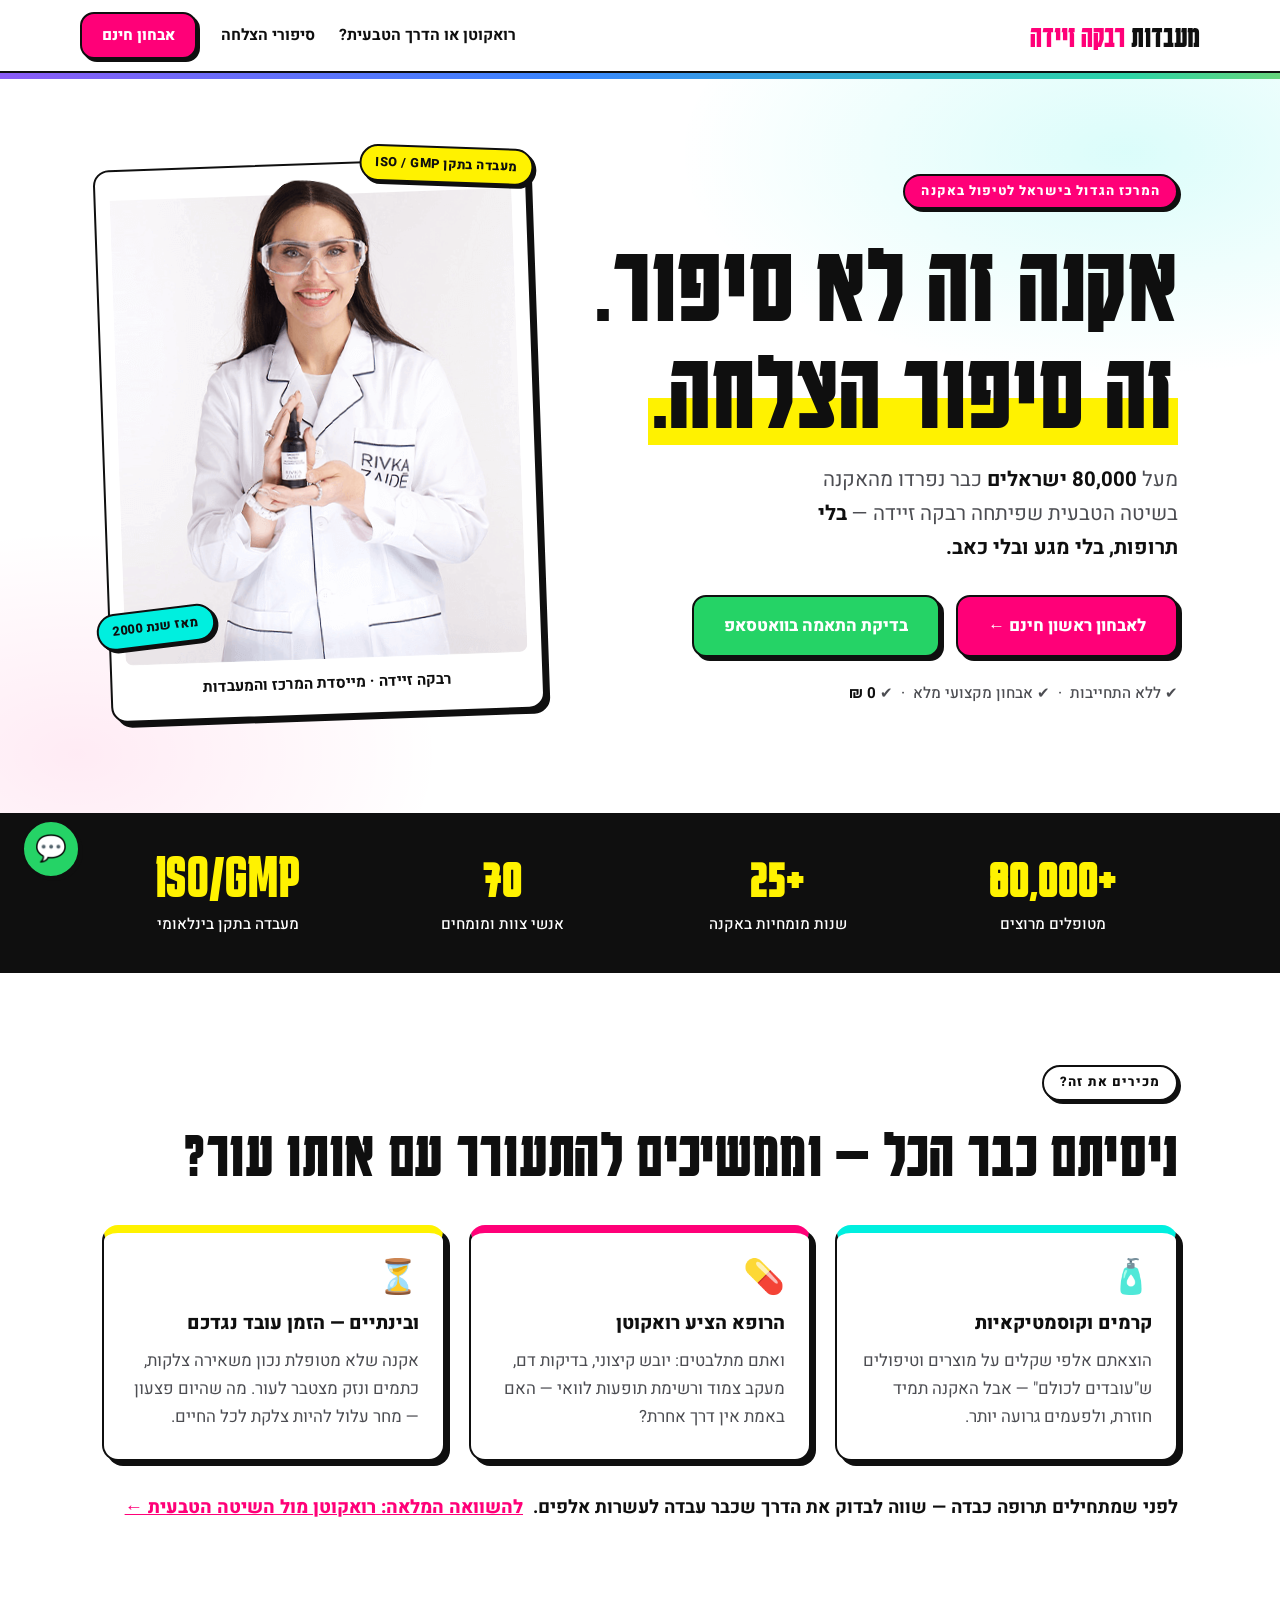
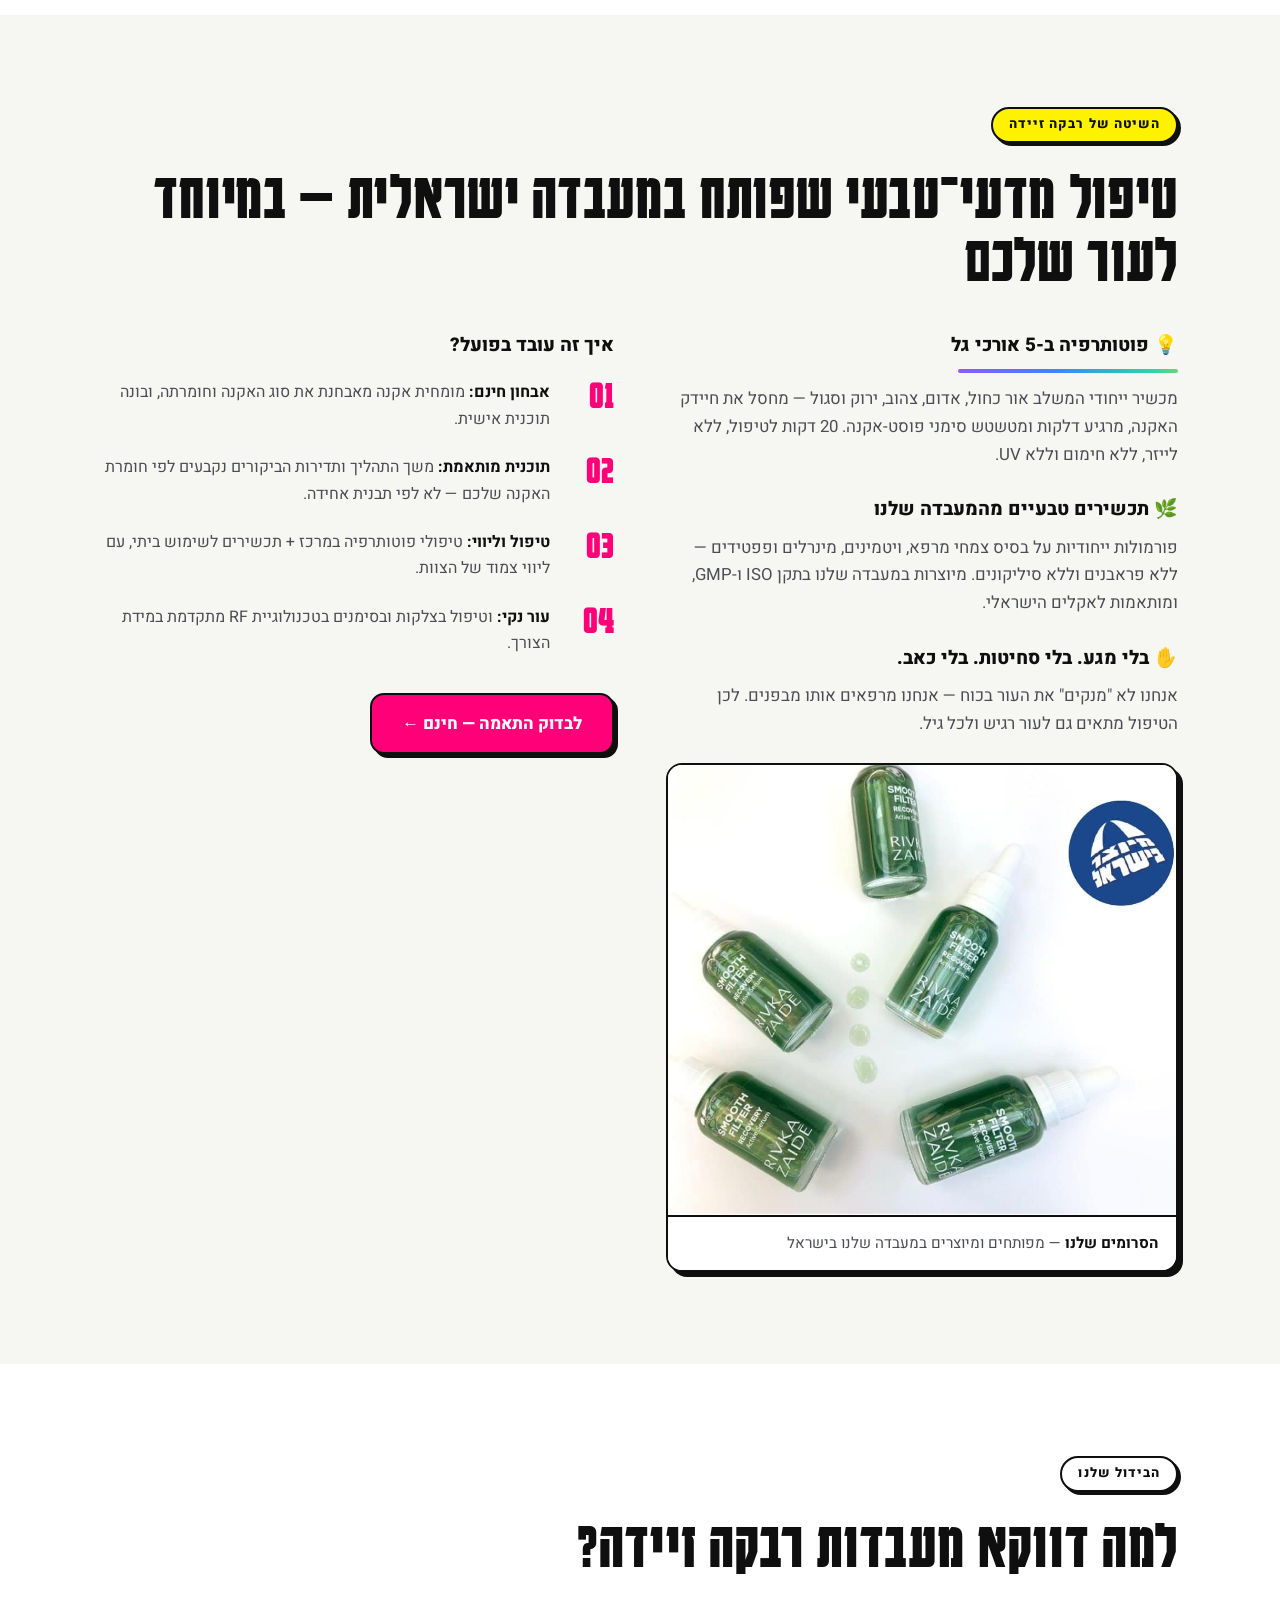
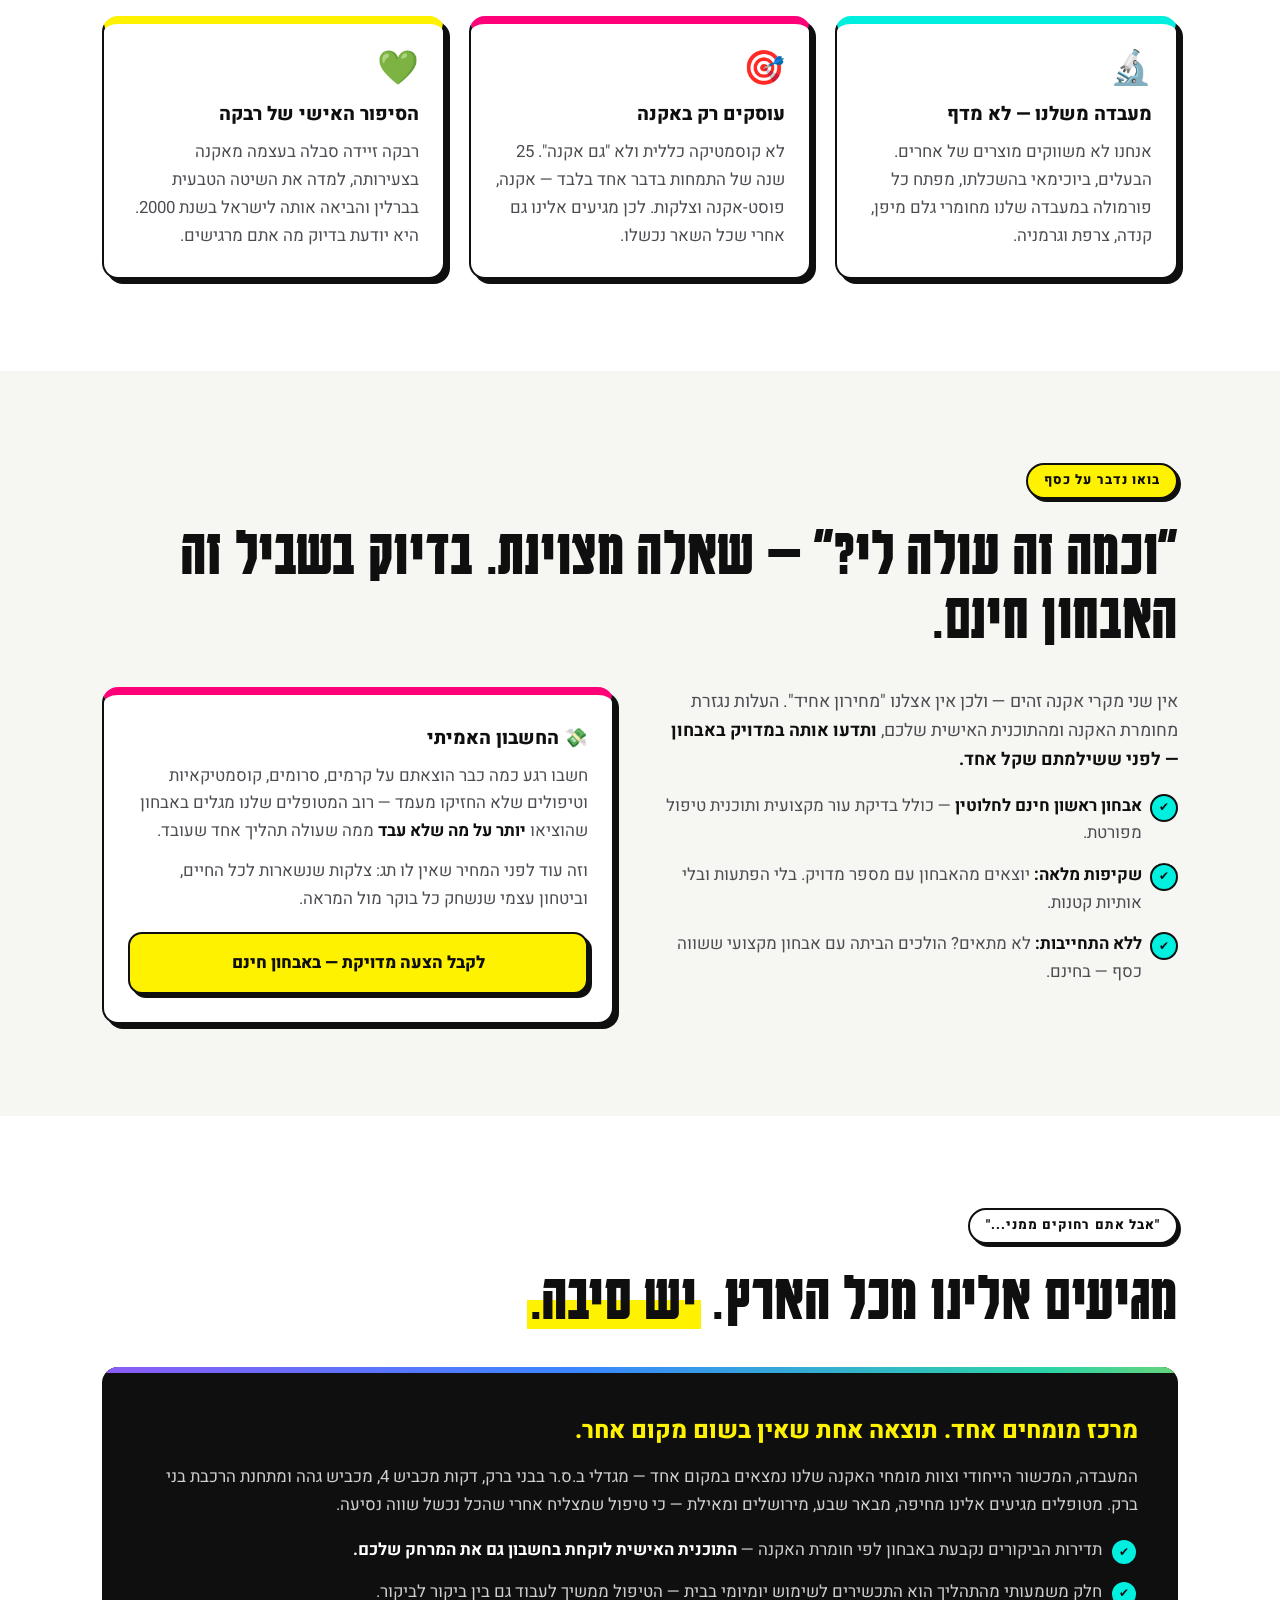
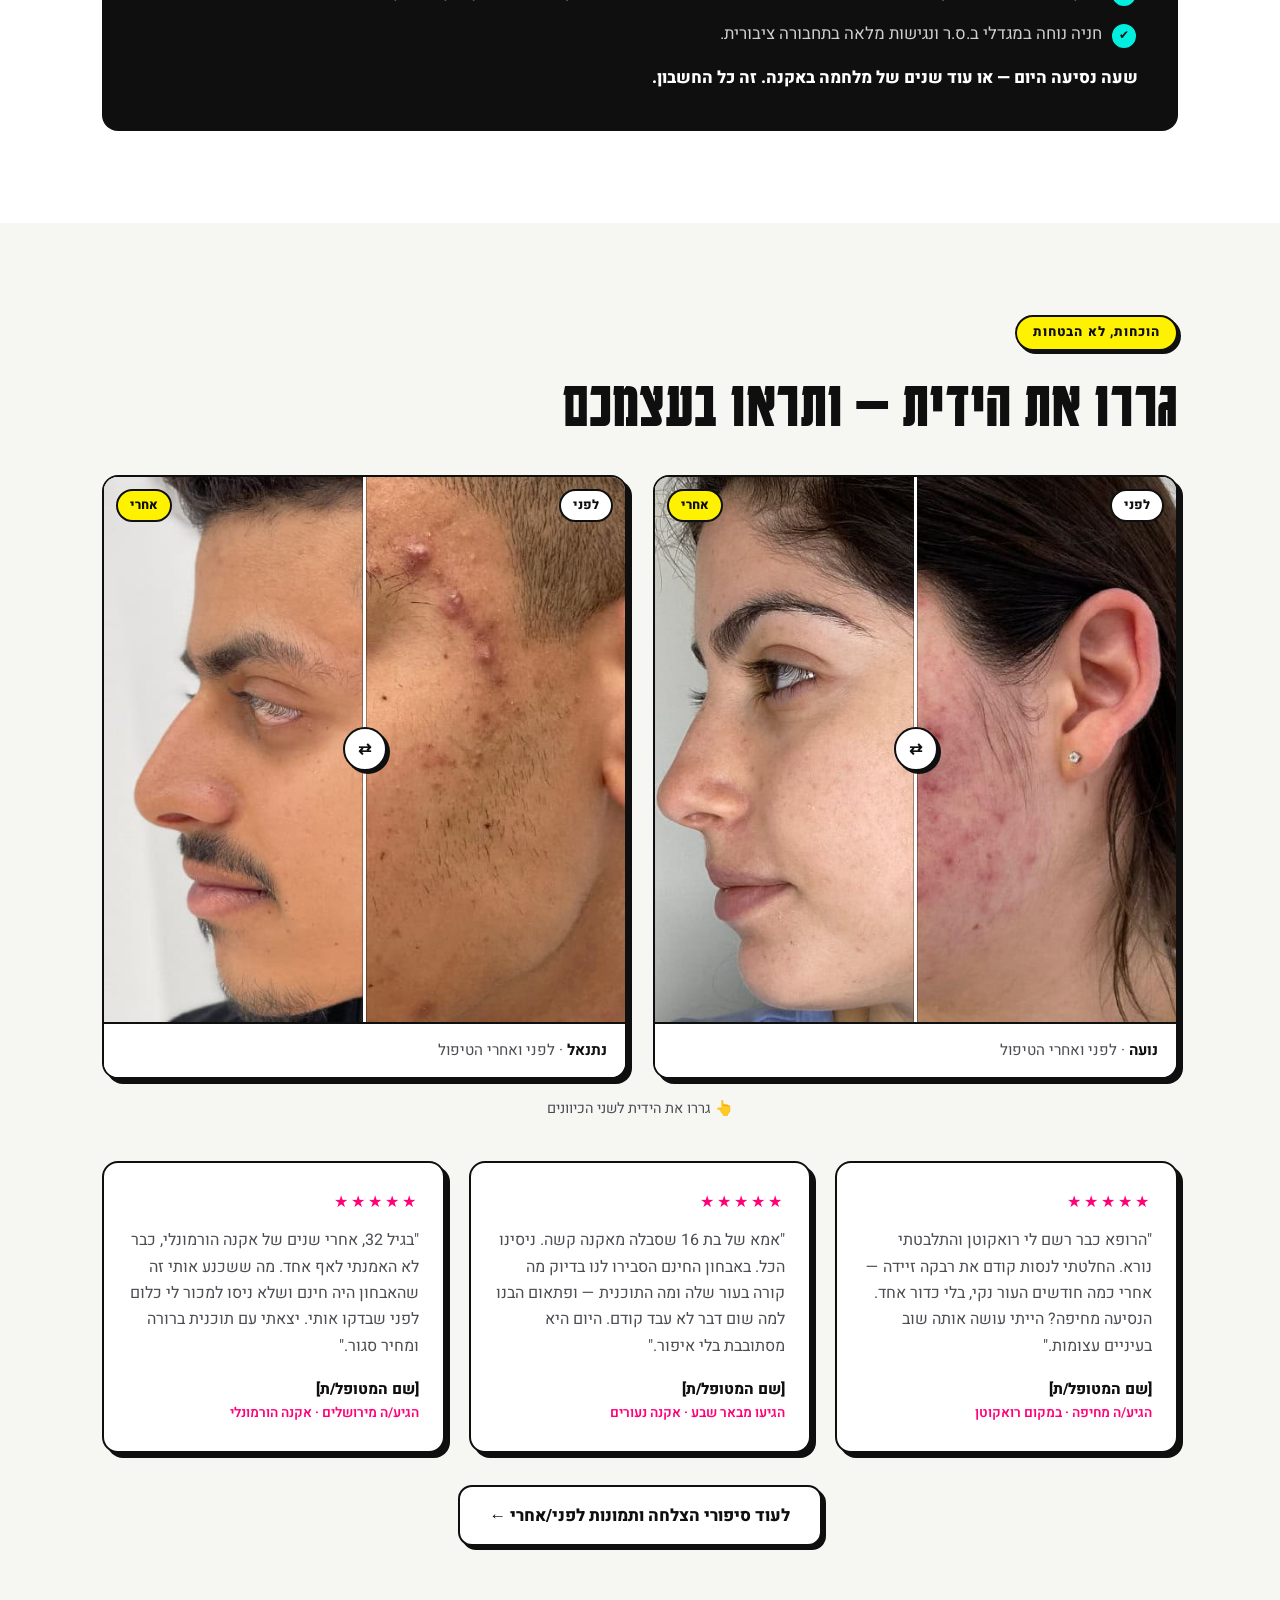
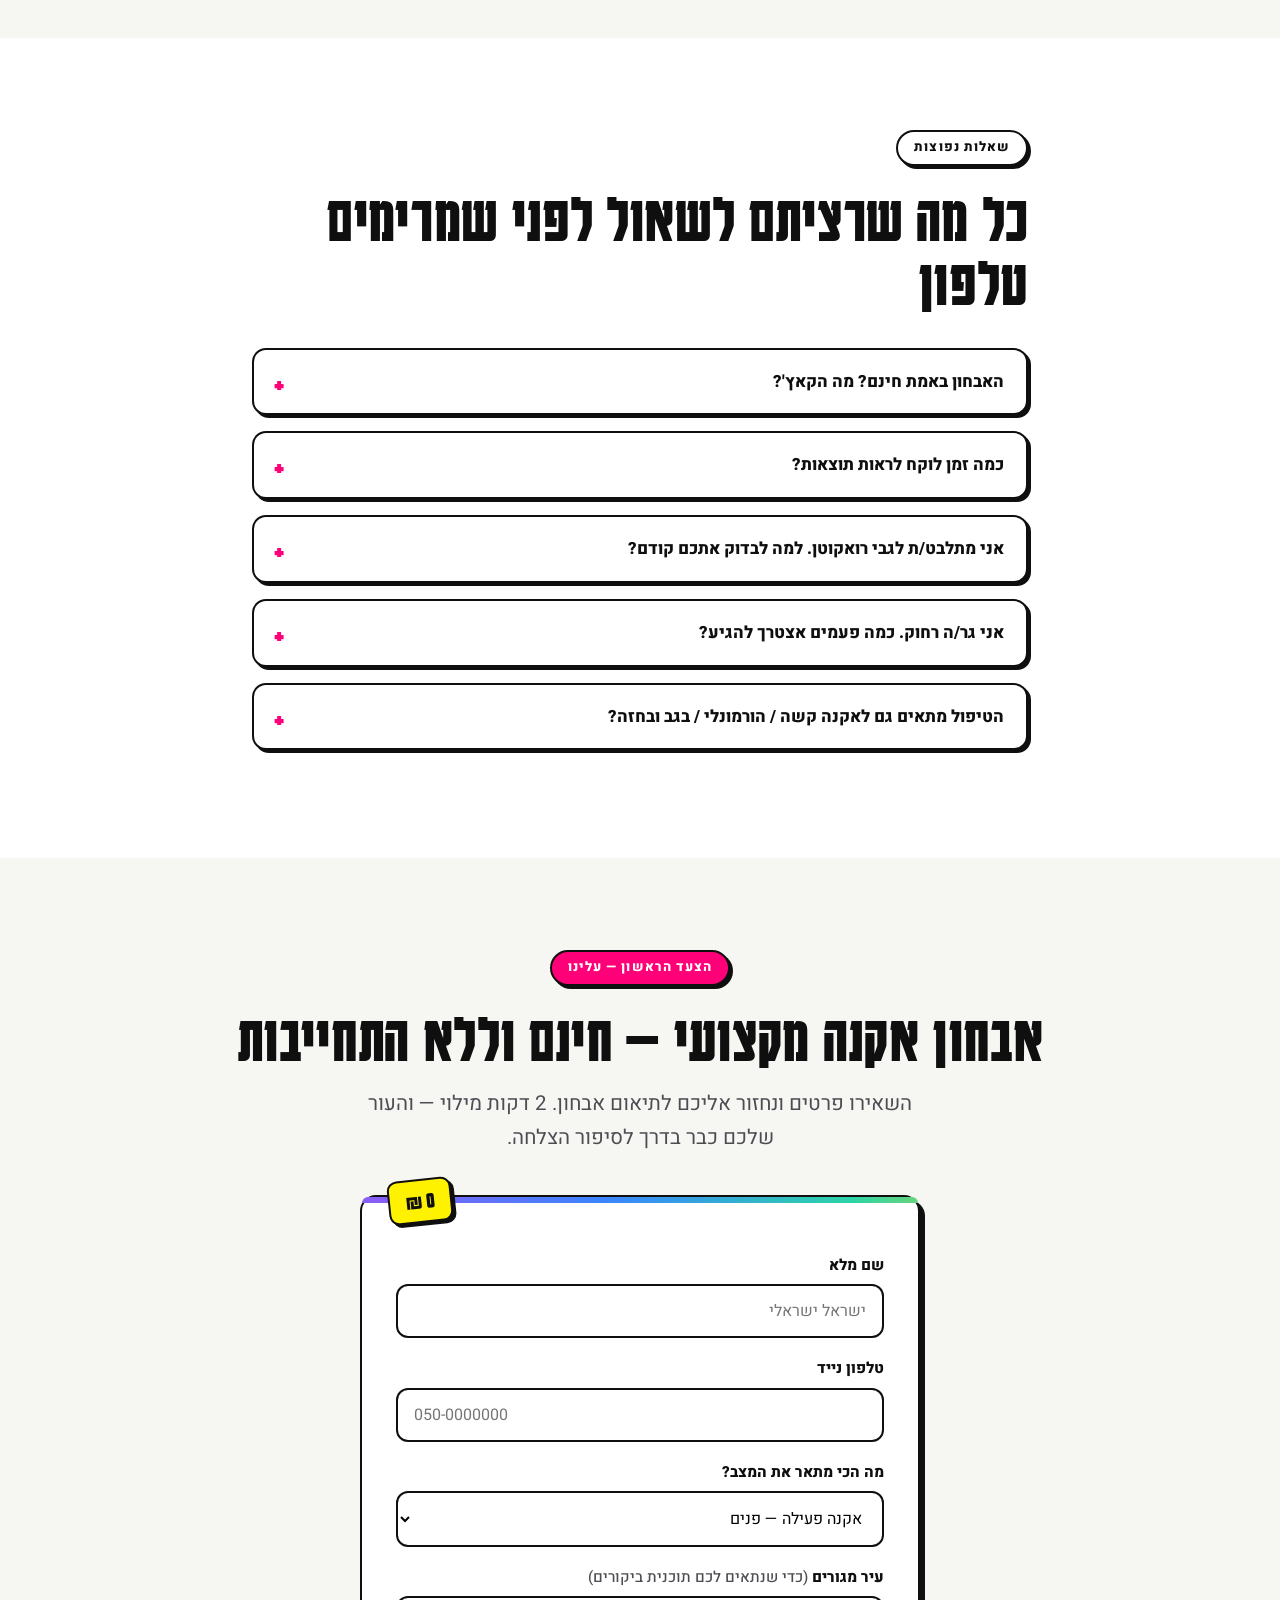
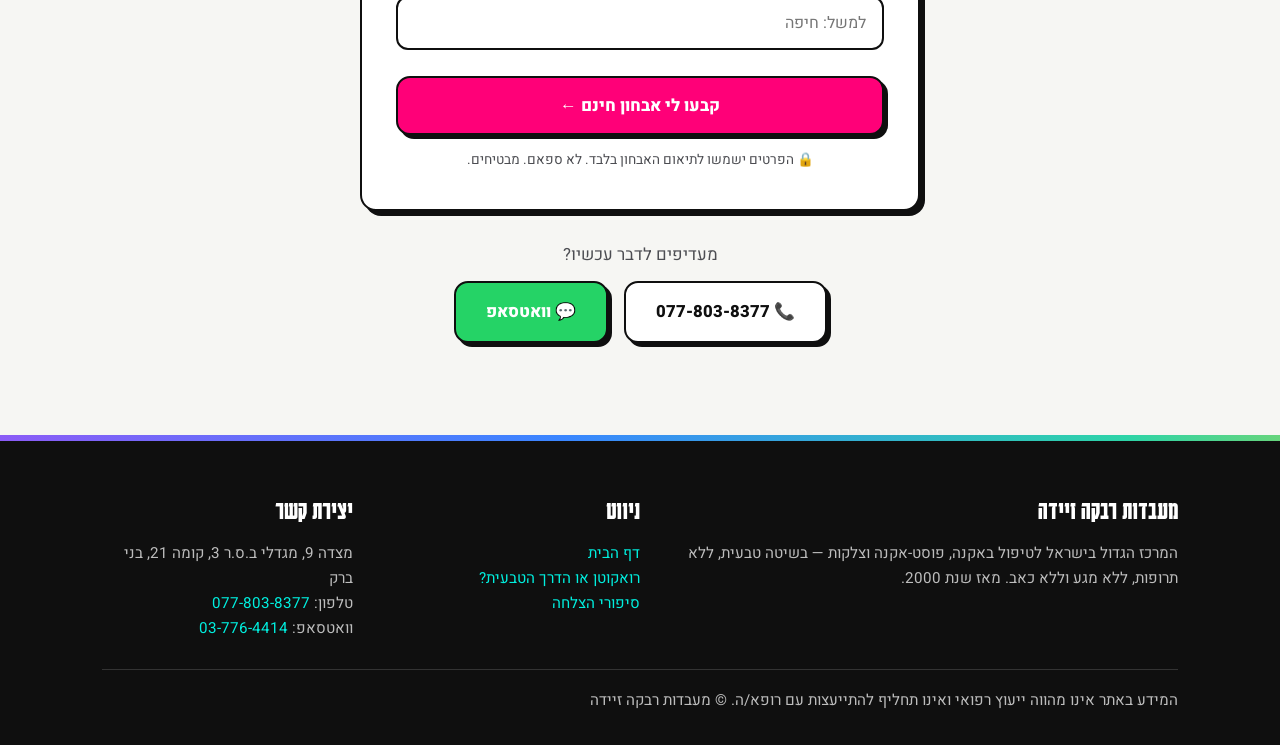
==== commit 0e2154ee: "שיפוץ עיצובי — מעבדה פופ: Karantina, פס ספקטרום, סליידרי לפני/אחרי, אנימציות Co-Authored-By: Claude " ====
--- a/index.html
+++ b/index.html
@@ -7,7 +7,7 @@
   <meta name="description" content="מעל 80,000 ישראלים כבר נפרדו מהאקנה בשיטה הטבעית של מעבדות רבקה זיידה. אבחון ראשון חינם — בלי תרופות, בלי מגע, בלי כאב.">
   <link rel="preconnect" href="https://fonts.googleapis.com">
   <link rel="preconnect" href="https://fonts.gstatic.com" crossorigin>
-  <link href="https://fonts.googleapis.com/css2?family=Heebo:wght@400;500;700;800;900&display=swap" rel="stylesheet">
+  <link href="https://fonts.googleapis.com/css2?family=Karantina:wght@300;400;700&family=Heebo:wght@400;500;700;800;900&display=swap" rel="stylesheet">
   <link rel="stylesheet" href="styles.css">
 </head>
 <body>
@@ -23,12 +23,13 @@
     </div>
   </div>
 </nav>
+<div class="spectrum" aria-hidden="true"></div>
 
 <!-- 1. הוק: הבטחה + הוכחה מיידית -->
 <header class="hero">
   <div class="container hero-grid">
     <div class="hero-content">
-      <span class="kicker">המרכז הגדול בישראל לטיפול באקנה</span>
+      <span class="kicker kicker--pink">המרכז הגדול בישראל לטיפול באקנה</span>
       <h1>אקנה זה לא סיפור.<br><span class="highlight">זה סיפור הצלחה.</span></h1>
       <p class="lead">
         מעל <strong>80,000 ישראלים</strong> כבר נפרדו מהאקנה בשיטה הטבעית שפיתחה רבקה זיידה —
@@ -40,8 +41,10 @@
       </div>
       <p class="hero-note">✔ ללא התחייבות &nbsp;·&nbsp; ✔ אבחון מקצועי מלא &nbsp;·&nbsp; ✔ <strong>0 ₪</strong></p>
     </div>
-    <figure class="hero-img">
+    <figure class="polaroid">
+      <span class="sticker sticker-tl">מעבדה בתקן ISO / GMP</span>
       <img src="images/rivka-mobile.png" alt="רבקה זיידה במעבדה">
+      <span class="sticker sticker--teal sticker-br">מאז שנת 2000</span>
       <figcaption>רבקה זיידה · מייסדת המרכז והמעבדות</figcaption>
     </figure>
   </div>
@@ -50,9 +53,9 @@
 <!-- 2. פס אמון -->
 <div class="trust-bar">
   <div class="container trust-grid">
-    <div><div class="trust-num">80,000+</div><div class="trust-label">מטופלים מרוצים</div></div>
-    <div><div class="trust-num">25+</div><div class="trust-label">שנות מומחיות באקנה</div></div>
-    <div><div class="trust-num">70</div><div class="trust-label">אנשי צוות ומומחים</div></div>
+    <div><div class="trust-num" data-count="80000" data-suffix="+">0</div><div class="trust-label">מטופלים מרוצים</div></div>
+    <div><div class="trust-num" data-count="25" data-suffix="+">0</div><div class="trust-label">שנות מומחיות באקנה</div></div>
+    <div><div class="trust-num" data-count="70">0</div><div class="trust-label">אנשי צוות ומומחים</div></div>
     <div><div class="trust-num">ISO/GMP</div><div class="trust-label">מעבדה בתקן בינלאומי</div></div>
   </div>
 </div>
@@ -60,59 +63,60 @@
 <!-- 3. כאב: הדילמה -->
 <section class="section">
   <div class="container">
-    <span class="kicker">מכירים את זה?</span>
-    <h2>ניסיתם כבר הכל — וממשיכים להתעורר עם אותו עור?</h2>
+    <span class="kicker reveal">מכירים את זה?</span>
+    <h2 class="reveal">ניסיתם כבר הכל — וממשיכים להתעורר עם אותו עור?</h2>
     <div class="cards">
-      <div class="card">
+      <div class="card card--teal reveal">
         <div class="icon">🧴</div>
         <h3>קרמים וקוסמטיקאיות</h3>
         <p>הוצאתם אלפי שקלים על מוצרים וטיפולים ש"עובדים לכולם" — אבל האקנה תמיד חוזרת, ולפעמים גרועה יותר.</p>
       </div>
-      <div class="card">
+      <div class="card card--pink reveal">
         <div class="icon">💊</div>
         <h3>הרופא הציע רואקוטן</h3>
         <p>ואתם מתלבטים: יובש קיצוני, בדיקות דם, מעקב צמוד ורשימת תופעות לוואי — האם באמת אין דרך אחרת?</p>
       </div>
-      <div class="card">
+      <div class="card card--yellow reveal">
         <div class="icon">⏳</div>
         <h3>ובינתיים — הזמן עובד נגדכם</h3>
         <p>אקנה שלא מטופלת נכון משאירה צלקות, כתמים ונזק מצטבר לעור. מה שהיום פצעון — מחר עלול להיות צלקת לכל החיים.</p>
       </div>
     </div>
-    <p style="margin-top:28px; font-size:1.15rem;">
+    <p class="reveal" style="margin-top:32px; font-size:1.15rem;">
       <strong>לפני שמתחילים תרופה כבדה — שווה לבדוק את הדרך שכבר עבדה לעשרות אלפים.</strong>
-      &nbsp;<a href="roaccutane.html" style="color:var(--pink); font-weight:700;">להשוואה המלאה: רואקוטן מול השיטה הטבעית ←</a>
+      &nbsp;<a href="roaccutane.html" style="color:var(--pink); font-weight:800;">להשוואה המלאה: רואקוטן מול השיטה הטבעית ←</a>
     </p>
   </div>
 </section>
 
 <!-- 4. הפתרון: השיטה -->
-<section class="section section-light">
-  <div class="container">
-    <span class="kicker">השיטה של רבקה זיידה</span>
-    <h2>טיפול מדעי־טבעי שפותח במעבדה ישראלית — <span class="pink-text">במיוחד לעור שלכם</span></h2>
-    <div class="two-col" style="margin-top:36px;">
-      <div>
+<section class="section section--tint">
+  <div class="container">
+    <span class="kicker kicker--yellow reveal">השיטה של רבקה זיידה</span>
+    <h2 class="reveal">טיפול מדעי־טבעי שפותח במעבדה ישראלית — במיוחד לעור שלכם</h2>
+    <div class="two-col" style="margin-top:40px;">
+      <div class="reveal">
         <h3>💡 פוטותרפיה ב-5 אורכי גל</h3>
+        <div class="spectrum spectrum--thin" style="max-width:220px; border-radius:100px; margin:6px 0 12px;" aria-hidden="true"></div>
         <p>מכשיר ייחודי המשלב אור כחול, אדום, צהוב, ירוק וסגול — מחסל את חיידק האקנה, מרגיע דלקות ומטשטש סימני פוסט-אקנה. 20 דקות לטיפול, ללא לייזר, ללא חימום וללא UV.</p>
-        <h3 style="margin-top:24px;">🌿 תכשירים טבעיים מהמעבדה שלנו</h3>
+        <h3 style="margin-top:26px;">🌿 תכשירים טבעיים מהמעבדה שלנו</h3>
         <p>פורמולות ייחודיות על בסיס צמחי מרפא, ויטמינים, מינרלים ופפטידים — ללא פראבנים וללא סיליקונים. מיוצרות במעבדה שלנו בתקן ISO ו-GMP, ומותאמות לאקלים הישראלי.</p>
-        <h3 style="margin-top:24px;">✋ בלי מגע. בלי סחיטות. בלי כאב.</h3>
+        <h3 style="margin-top:26px;">✋ בלי מגע. בלי סחיטות. בלי כאב.</h3>
         <p>אנחנו לא "מנקים" את העור בכוח — אנחנו מרפאים אותו מבפנים. לכן הטיפול מתאים גם לעור רגיש ולכל גיל.</p>
-        <div class="img-card" style="margin-top:24px;">
+        <div class="img-card" style="margin-top:26px;">
           <img src="images/madein.jpg" alt="תכשירי רבקה זיידה — תוצרת ישראל, מיוצרים במעבדה שלנו">
-          <div class="ba-caption"><strong>הסרומים שלנו</strong> — מפותחים ומיוצרים במעבדה שלנו בישראל, בתקן ISO ו-GMP</div>
+          <div class="ba-caption"><strong>הסרומים שלנו</strong> — מפותחים ומיוצרים במעבדה שלנו בישראל</div>
         </div>
       </div>
-      <div>
+      <div class="reveal">
         <h3>איך זה עובד בפועל?</h3>
-        <ul class="check-list">
-          <li><strong>שלב 1 — אבחון חינם:</strong> מומחית אקנה מאבחנת את סוג האקנה וחומרתה, ובונה תוכנית אישית.</li>
-          <li><strong>שלב 2 — תוכנית מותאמת:</strong> משך התהליך ותדירות הביקורים נקבעים לפי חומרת האקנה שלכם — לא לפי תבנית אחידה.</li>
-          <li><strong>שלב 3 — טיפול וליווי:</strong> טיפולי פוטותרפיה במרכז + תכשירים לשימוש ביתי, עם ליווי צמוד של הצוות.</li>
-          <li><strong>שלב 4 — עור נקי:</strong> וטיפול בצלקות ובסימנים בטכנולוגיית RF מתקדמת במידת הצורך.</li>
-        </ul>
-        <a href="#form" class="btn btn-pink" style="margin-top:20px;">לבדוק התאמה — חינם ←</a>
+        <ol class="steps">
+          <li><strong>אבחון חינם:</strong> מומחית אקנה מאבחנת את סוג האקנה וחומרתה, ובונה תוכנית אישית.</li>
+          <li><strong>תוכנית מותאמת:</strong> משך התהליך ותדירות הביקורים נקבעים לפי חומרת האקנה שלכם — לא לפי תבנית אחידה.</li>
+          <li><strong>טיפול וליווי:</strong> טיפולי פוטותרפיה במרכז + תכשירים לשימוש ביתי, עם ליווי צמוד של הצוות.</li>
+          <li><strong>עור נקי:</strong> וטיפול בצלקות ובסימנים בטכנולוגיית RF מתקדמת במידת הצורך.</li>
+        </ol>
+        <a href="#form" class="btn btn-pink" style="margin-top:14px;">לבדוק התאמה — חינם ←</a>
       </div>
     </div>
   </div>
@@ -121,20 +125,20 @@
 <!-- 5. בידול: למה דווקא אנחנו -->
 <section class="section">
   <div class="container">
-    <span class="kicker">הבידול שלנו</span>
-    <h2>למה דווקא מעבדות רבקה זיידה?</h2>
+    <span class="kicker reveal">הבידול שלנו</span>
+    <h2 class="reveal">למה דווקא מעבדות רבקה זיידה?</h2>
     <div class="cards">
-      <div class="card">
+      <div class="card card--teal reveal">
         <div class="icon">🔬</div>
         <h3>מעבדה משלנו — לא מדף</h3>
         <p>אנחנו לא משווקים מוצרים של אחרים. הבעלים, ביוכימאי בהשכלתו, מפתח כל פורמולה במעבדה שלנו מחומרי גלם מיפן, קנדה, צרפת וגרמניה.</p>
       </div>
-      <div class="card">
+      <div class="card card--pink reveal">
         <div class="icon">🎯</div>
         <h3>עוסקים רק באקנה</h3>
         <p>לא קוסמטיקה כללית ולא "גם אקנה". 25 שנה של התמחות בדבר אחד בלבד — אקנה, פוסט-אקנה וצלקות. לכן מגיעים אלינו גם אחרי שכל השאר נכשלו.</p>
       </div>
-      <div class="card">
+      <div class="card card--yellow reveal">
         <div class="icon">💚</div>
         <h3>הסיפור האישי של רבקה</h3>
         <p>רבקה זיידה סבלה בעצמה מאקנה בצעירותה, למדה את השיטה הטבעית בברלין והביאה אותה לישראל בשנת 2000. היא יודעת בדיוק מה אתם מרגישים.</p>
@@ -144,12 +148,12 @@
 </section>
 
 <!-- 6. התנגדות מחיר -->
-<section class="section section-light">
-  <div class="container">
-    <span class="kicker">בואו נדבר על כסף</span>
-    <h2>"וכמה זה עולה לי?" — <span class="pink-text">שאלה מצוינת. בדיוק בשביל זה האבחון חינם.</span></h2>
-    <div class="two-col" style="margin-top:36px;">
-      <div>
+<section class="section section--tint">
+  <div class="container">
+    <span class="kicker kicker--yellow reveal">בואו נדבר על כסף</span>
+    <h2 class="reveal">"וכמה זה עולה לי?" — שאלה מצוינת. בדיוק בשביל זה האבחון חינם.</h2>
+    <div class="two-col" style="margin-top:40px;">
+      <div class="reveal">
         <p style="font-size:1.1rem;">
           אין שני מקרי אקנה זהים — ולכן אין אצלנו "מחירון אחיד". העלות נגזרת מחומרת האקנה ומהתוכנית האישית שלכם,
           <strong>ותדעו אותה במדויק באבחון — לפני ששילמתם שקל אחד.</strong>
@@ -160,7 +164,7 @@
           <li><strong>ללא התחייבות:</strong> לא מתאים? הולכים הביתה עם אבחון מקצועי ששווה כסף — בחינם.</li>
         </ul>
       </div>
-      <div class="card" style="border-top-color:var(--pink);">
+      <div class="card card--pink reveal">
         <h3>💸 החשבון האמיתי</h3>
         <p>
           חשבו רגע כמה כבר הוצאתם על קרמים, סרומים, קוסמטיקאיות וטיפולים שלא החזיקו מעמד —
@@ -169,7 +173,7 @@
         <p style="margin-top:12px;">
           וזה עוד לפני המחיר שאין לו תג: צלקות שנשארות לכל החיים, וביטחון עצמי שנשחק כל בוקר מול המראה.
         </p>
-        <a href="#form" class="btn btn-yellow btn-block" style="margin-top:18px;">לקבל הצעה מדויקת — באבחון חינם</a>
+        <a href="#form" class="btn btn-yellow btn-block" style="margin-top:20px;">לקבל הצעה מדויקת — באבחון חינם</a>
       </div>
     </div>
   </div>
@@ -178,9 +182,9 @@
 <!-- 7. התנגדות מרחק -->
 <section class="section">
   <div class="container">
-    <span class="kicker">"אבל אתם רחוקים ממני..."</span>
-    <h2>מגיעים אלינו מכל הארץ. <span class="highlight">יש סיבה.</span></h2>
-    <div class="distance-box">
+    <span class="kicker reveal">"אבל אתם רחוקים ממני..."</span>
+    <h2 class="reveal">מגיעים אלינו מכל הארץ. <span class="highlight">יש סיבה.</span></h2>
+    <div class="ink-box reveal">
       <h3>מרכז מומחים אחד. תוצאה אחת שאין בשום מקום אחר.</h3>
       <p style="margin-top:12px;">
         המעבדה, המכשור הייחודי וצוות מומחי האקנה שלנו נמצאים במקום אחד — מגדלי ב.ס.ר בבני ברק, דקות מכביש 4, מכביש גהה ומתחנת הרכבת בני ברק.
@@ -191,7 +195,7 @@
         <li>חלק משמעותי מהתהליך הוא התכשירים לשימוש יומיומי בבית — הטיפול ממשיך לעבוד גם בין ביקור לביקור.</li>
         <li>חניה נוחה במגדלי ב.ס.ר ונגישות מלאה בתחבורה ציבורית.</li>
       </ul>
-      <p style="margin-top:16px; font-weight:700; color:var(--white);">
+      <p style="margin-top:16px; font-weight:800; color:var(--paper);">
         שעה נסיעה היום — או עוד שנים של מלחמה באקנה. זה כל החשבון.
       </p>
     </div>
@@ -199,39 +203,56 @@
 </section>
 
 <!-- 8. הוכחה חברתית -->
-<section class="section section-light">
-  <div class="container">
-    <span class="kicker">הוכחות, לא הבטחות</span>
-    <h2>מה אומרים מטופלים שהגיעו מכל קצוות הארץ</h2>
+<section class="section section--tint">
+  <div class="container">
+    <span class="kicker kicker--yellow reveal">הוכחות, לא הבטחות</span>
+    <h2 class="reveal">גררו את הידית — ותראו בעצמכם</h2>
     <div class="ba-grid">
-      <div class="img-card">
-        <img src="images/ba-1.jpg" alt="נועה — לפני ואחרי טיפול אקנה במעבדות רבקה זיידה">
-        <div class="ba-caption"><strong>נועה</strong> · מימין: לפני · משמאל: אחרי הטיפול</div>
-      </div>
-      <div class="img-card">
-        <img src="images/ba-2.jpg" alt="נתנאל — לפני ואחרי טיפול אקנה במעבדות רבקה זיידה">
-        <div class="ba-caption"><strong>נתנאל</strong> · מימין: לפני · משמאל: אחרי הטיפול</div>
-      </div>
-    </div>
+      <div class="ba-frame reveal">
+        <div class="ba-slider" data-ba style="--pos:50%">
+          <div class="ba-layer ba-before" style="background-image:url('images/ba-1.jpg')"></div>
+          <div class="ba-layer ba-after" style="background-image:url('images/ba-1.jpg')"></div>
+          <div class="ba-divider" aria-hidden="true"></div>
+          <div class="ba-grip" aria-hidden="true">⇄</div>
+          <span class="ba-tag ba-tag--before" aria-hidden="true">לפני</span>
+          <span class="ba-tag ba-tag--after" aria-hidden="true">אחרי</span>
+          <input class="ba-range" type="range" min="8" max="92" value="50" aria-label="השוואת לפני ואחרי — נועה">
+        </div>
+        <div class="ba-caption"><strong>נועה</strong> · לפני ואחרי הטיפול</div>
+      </div>
+      <div class="ba-frame reveal">
+        <div class="ba-slider" data-ba style="--pos:50%">
+          <div class="ba-layer ba-before" style="background-image:url('images/ba-2.jpg')"></div>
+          <div class="ba-layer ba-after" style="background-image:url('images/ba-2.jpg')"></div>
+          <div class="ba-divider" aria-hidden="true"></div>
+          <div class="ba-grip" aria-hidden="true">⇄</div>
+          <span class="ba-tag ba-tag--before" aria-hidden="true">לפני</span>
+          <span class="ba-tag ba-tag--after" aria-hidden="true">אחרי</span>
+          <input class="ba-range" type="range" min="8" max="92" value="50" aria-label="השוואת לפני ואחרי — נתנאל">
+        </div>
+        <div class="ba-caption"><strong>נתנאל</strong> · לפני ואחרי הטיפול</div>
+      </div>
+    </div>
+    <p class="ba-hint reveal">👆 גררו את הידית לשני הכיוונים</p>
     <!-- ⚠️ להחליף בעדויות אמיתיות ומאושרות מהמערכת שלכם לפני עלייה לאוויר -->
     <div class="testimonials">
-      <div class="testimonial">
+      <div class="testimonial reveal">
         <div class="stars">★★★★★</div>
         <blockquote>"הרופא כבר רשם לי רואקוטן והתלבטתי נורא. החלטתי לנסות קודם את רבקה זיידה — אחרי כמה חודשים העור נקי, בלי כדור אחד. הנסיעה מחיפה? הייתי עושה אותה שוב בעיניים עצומות."</blockquote>
         <div class="who">[שם המטופל/ת]<span>הגיע/ה מחיפה · במקום רואקוטן</span></div>
       </div>
-      <div class="testimonial">
+      <div class="testimonial reveal">
         <div class="stars">★★★★★</div>
         <blockquote>"אמא של בת 16 שסבלה מאקנה קשה. ניסינו הכל. באבחון החינם הסבירו לנו בדיוק מה קורה בעור שלה ומה התוכנית — ופתאום הבנו למה שום דבר לא עבד קודם. היום היא מסתובבת בלי איפור."</blockquote>
         <div class="who">[שם המטופל/ת]<span>הגיעו מבאר שבע · אקנה נעורים</span></div>
       </div>
-      <div class="testimonial">
+      <div class="testimonial reveal">
         <div class="stars">★★★★★</div>
         <blockquote>"בגיל 32, אחרי שנים של אקנה הורמונלי, כבר לא האמנתי לאף אחד. מה ששכנע אותי זה שהאבחון היה חינם ושלא ניסו למכור לי כלום לפני שבדקו אותי. יצאתי עם תוכנית ברורה ומחיר סגור."</blockquote>
         <div class="who">[שם המטופל/ת]<span>הגיע/ה מירושלים · אקנה הורמונלי</span></div>
       </div>
     </div>
-    <p style="text-align:center; margin-top:28px;">
+    <p class="reveal" style="text-align:center; margin-top:32px;">
       <a href="stories.html" class="btn btn-outline">לעוד סיפורי הצלחה ותמונות לפני/אחרי ←</a>
     </p>
   </div>
@@ -240,26 +261,26 @@
 <!-- 9. שאלות נפוצות -->
 <section class="section">
   <div class="container" style="max-width:820px;">
-    <span class="kicker">שאלות נפוצות</span>
-    <h2>כל מה שרציתם לשאול לפני שמרימים טלפון</h2>
-    <div style="margin-top:30px;">
-      <details class="faq-item">
+    <span class="kicker reveal">שאלות נפוצות</span>
+    <h2 class="reveal">כל מה שרציתם לשאול לפני שמרימים טלפון</h2>
+    <div style="margin-top:34px;">
+      <details class="faq-item reveal">
         <summary>האבחון באמת חינם? מה הקאץ'?</summary>
         <div class="faq-body"><p>באמת חינם ובאמת בלי קאץ'. תקבלו בדיקת עור מקצועית, אבחון של סוג האקנה וחומרתה, ותוכנית טיפול עם מחיר מדויק. ההחלטה אם להתחיל — שלכם בלבד. אנחנו מרשים לעצמנו לתת אבחון חינם כי אנחנו יודעים שהתוצאות מדברות בעד עצמן.</p></div>
       </details>
-      <details class="faq-item">
+      <details class="faq-item reveal">
         <summary>כמה זמן לוקח לראות תוצאות?</summary>
         <div class="faq-body"><p>זה תלוי בחומרת האקנה — ולכן משך התהליך ותדירות הטיפולים נקבעים באבחון האישי. מטופלים רבים מדווחים על שיפור נראה לעין כבר בשבועות הראשונים, אך התוכנית המלאה מותאמת אישית לעור שלכם.</p></div>
       </details>
-      <details class="faq-item">
+      <details class="faq-item reveal">
         <summary>אני מתלבט/ת לגבי רואקוטן. למה לבדוק אתכם קודם?</summary>
-        <div class="faq-body"><p>כי הבדיקה אצלנו לא עולה כלום ולא סוגרת לכם שום דלת. רואקוטן היא תרופה משמעותית עם תופעות לוואי ומעקב רפואי צמוד — והיא תמיד תישאר אופציה. השיטה שלנו טבעית, ללא תרופות וללא כאב. הכנו עמוד שלם שמשווה בין הדרכים: <a href="roaccutane.html" style="color:var(--pink); font-weight:700;">רואקוטן או הדרך הטבעית?</a></p></div>
-      </details>
-      <details class="faq-item">
+        <div class="faq-body"><p>כי הבדיקה אצלנו לא עולה כלום ולא סוגרת לכם שום דלת. רואקוטן היא תרופה משמעותית עם תופעות לוואי ומעקב רפואי צמוד — והיא תמיד תישאר אופציה. השיטה שלנו טבעית, ללא תרופות וללא כאב. הכנו עמוד שלם שמשווה בין הדרכים: <a href="roaccutane.html" style="color:var(--pink); font-weight:800;">רואקוטן או הדרך הטבעית?</a></p></div>
+      </details>
+      <details class="faq-item reveal">
         <summary>אני גר/ה רחוק. כמה פעמים אצטרך להגיע?</summary>
         <div class="faq-body"><p>תדירות הביקורים נקבעת לפי חומרת האקנה, והתוכנית האישית שנבנה לכם באבחון לוקחת בחשבון גם את המרחק. חלק גדול מהטיפול מתבצע בבית באמצעות התכשירים שלנו — כך שהעור ממשיך להשתפר גם בין הביקורים.</p></div>
       </details>
-      <details class="faq-item">
+      <details class="faq-item reveal">
         <summary>הטיפול מתאים גם לאקנה קשה / הורמונלי / בגב ובחזה?</summary>
         <div class="faq-body"><p>כן. השיטה מטפלת בכל סוגי האקנה — קל ועד קשה, נעורים והורמונלי — בפנים, בגב, בחזה ובכל אזור אחר. באבחון נקבע בדיוק איזה פרוטוקול מתאים לכם.</p></div>
       </details>
@@ -268,17 +289,18 @@
 </section>
 
 <!-- 10. טופס המרה -->
-<section class="section section-light" id="form">
+<section class="section section--tint" id="form">
   <div class="container final-cta">
-    <span class="kicker">הצעד הראשון — עלינו</span>
-    <h2>אבחון אקנה מקצועי — <span class="pink-text">חינם וללא התחייבות</span></h2>
-    <p style="max-width:560px; margin:0 auto;">השאירו פרטים ונחזור אליכם לתיאום אבחון. 2 דקות מילוי — והעור שלכם כבר בדרך לסיפור הצלחה.</p>
-
-    <form class="form-wrap" id="leadForm" style="text-align:right;">
+    <span class="kicker kicker--pink reveal">הצעד הראשון — עלינו</span>
+    <h2 class="reveal">אבחון אקנה מקצועי — חינם וללא התחייבות</h2>
+    <p class="lead reveal">השאירו פרטים ונחזור אליכם לתיאום אבחון. 2 דקות מילוי — והעור שלכם כבר בדרך לסיפור הצלחה.</p>
+
+    <form class="form-wrap reveal" id="leadForm">
+      <span class="form-stamp" aria-hidden="true">0 ₪</span>
       <label for="name">שם מלא</label>
-      <input type="text" id="name" name="name" required placeholder="ישראל ישראלי">
+      <input type="text" id="name" name="name" required placeholder="ישראל ישראלי" autocomplete="name">
       <label for="phone">טלפון נייד</label>
-      <input type="tel" id="phone" name="phone" required placeholder="050-0000000" pattern="[0-9\-+ ]{9,15}">
+      <input type="tel" id="phone" name="phone" required placeholder="050-0000000" pattern="[0-9\-+ ]{9,15}" autocomplete="tel">
       <label for="severity">מה הכי מתאר את המצב?</label>
       <select id="severity" name="severity">
         <option>אקנה פעילה — פנים</option>
@@ -287,22 +309,22 @@
         <option>מתלבט/ת לגבי רואקוטן</option>
         <option>אקנה אצל הילד/ה שלי</option>
       </select>
-      <label for="city">עיר מגורים <span style="font-weight:400;">(כדי שנתאים לכם תוכנית ביקורים)</span></label>
+      <label for="city">עיר מגורים <span class="opt">(כדי שנתאים לכם תוכנית ביקורים)</span></label>
       <input type="text" id="city" name="city" placeholder="למשל: חיפה">
       <button type="submit" class="btn btn-pink btn-block">קבעו לי אבחון חינם ←</button>
       <p class="form-note">🔒 הפרטים ישמשו לתיאום האבחון בלבד. לא ספאם. מבטיחים.</p>
     </form>
 
-    <p style="margin-top:26px;">מעדיפים לדבר עכשיו?</p>
-    <p style="margin-top:8px;">
+    <p class="reveal" style="margin-top:30px;">מעדיפים לדבר עכשיו?</p>
+    <div class="cta-row reveal" style="margin-top:12px;">
       <a href="tel:0778038377" class="btn btn-outline">📞 077-803-8377</a>
-      &nbsp;
       <a href="https://wa.me/97237764414?text=%D7%94%D7%99%D7%99%2C%20%D7%90%D7%A9%D7%9E%D7%97%20%D7%9C%D7%AA%D7%90%D7%9D%20%D7%90%D7%91%D7%97%D7%95%D7%9F%20%D7%97%D7%99%D7%A0%D7%9D" class="btn btn-whatsapp">💬 וואטסאפ</a>
-    </p>
+    </div>
   </div>
 </section>
 
 <!-- פוטר -->
+<div class="spectrum" aria-hidden="true"></div>
 <footer class="footer">
   <div class="container">
     <div class="footer-grid">
@@ -329,22 +351,13 @@
   </div>
 </footer>
 
-<!-- וואטסאפ צף -->
+<!-- וואטסאפ צף + בר נייד -->
 <a class="wa-float" href="https://wa.me/97237764414?text=%D7%94%D7%99%D7%99%2C%20%D7%90%D7%A9%D7%9E%D7%97%20%D7%9C%D7%AA%D7%90%D7%9D%20%D7%90%D7%91%D7%97%D7%95%D7%9F%20%D7%97%D7%99%D7%A0%D7%9D" aria-label="וואטסאפ">💬</a>
-
-<script>
-// הטופס שולח את הפרטים ישירות לוואטסאפ העסקי — עובד ללא שרת.
-// כשתחברו CRM (למשל Contact Form 7 / פיקסל), החליפו את הלוגיקה כאן.
-document.getElementById('leadForm').addEventListener('submit', function (e) {
-  e.preventDefault();
-  var name = document.getElementById('name').value.trim();
-  var phone = document.getElementById('phone').value.trim();
-  var severity = document.getElementById('severity').value;
-  var city = document.getElementById('city').value.trim();
-  var msg = 'היי, אשמח לתאם אבחון חינם.\nשם: ' + name + '\nטלפון: ' + phone + '\nמצב: ' + severity + (city ? '\nעיר: ' + city : '');
-  window.open('https://wa.me/97237764414?text=' + encodeURIComponent(msg), '_blank');
-});
-</script>
-
+<div class="mobile-cta">
+  <a href="#form" class="btn btn-pink">אבחון חינם</a>
+  <a href="tel:0778038377" class="btn btn-outline">📞 חייגו</a>
+</div>
+
+<script src="script.js"></script>
 </body>
 </html>
--- a/styles.css
+++ b/styles.css
@@ -1,14 +1,26 @@
-/* ===== מעבדות רבקה זיידה — פלטת המותג ===== */
+/* ============================================================
+   מעבדות רבקה זיידה — "מעבדה פופ"
+   שפה: לבן מעבדה + דיו שחור + ורוד זיידה + צהוב מרקר + טורקיז,
+   חתימה: פס הספקטרום — 5 אורכי הגל של מכשיר הפוטותרפיה.
+   טיפוגרפיה: Karantina (תצוגה) / Heebo (גוף).
+   ============================================================ */
 :root {
   --pink: #ff0078;
   --yellow: #fff200;
   --teal: #00efdf;
-  --black: #111111;
-  --gray: #4a4a4a;
-  --light: #f7f7f5;
-  --white: #ffffff;
-  --radius: 18px;
-  --shadow: 0 10px 40px rgba(0, 0, 0, 0.08);
+  --ink: #0f0f0f;
+  --smoke: #4c4d52;
+  --paper: #ffffff;
+  --paper-2: #f6f6f3;
+  --wa: #25d366;
+  --spectrum: linear-gradient(90deg, #8b5cf6, #3a86ff, #2dd4a7, #ffd60a, #ff5a5a, #8b5cf6);
+  --font-display: 'Karantina', 'Heebo', sans-serif;
+  --font-body: 'Heebo', sans-serif;
+  --radius: 16px;
+  --line: 2px solid var(--ink);
+  --pop: 5px 5px 0 var(--ink);
+  --pop-sm: 3px 3px 0 var(--ink);
+  --container: 1120px;
 }
 
 * { margin: 0; padding: 0; box-sizing: border-box; }
@@ -16,302 +28,505 @@
 html { scroll-behavior: smooth; }
 
 body {
-  font-family: 'Heebo', sans-serif;
-  color: var(--black);
-  background: var(--white);
+  font-family: var(--font-body);
+  color: var(--ink);
+  background: var(--paper);
   line-height: 1.65;
   -webkit-font-smoothing: antialiased;
 }
 
 img { max-width: 100%; display: block; }
 
-.container { max-width: 1080px; margin: 0 auto; padding: 0 20px; }
-
-/* ===== טיפוגרפיה ===== */
-h1, h2, h3 { font-weight: 900; line-height: 1.25; }
-h1 { font-size: clamp(2rem, 5vw, 3.4rem); }
-h2 { font-size: clamp(1.6rem, 4vw, 2.4rem); margin-bottom: 16px; }
-h3 { font-size: 1.25rem; margin-bottom: 8px; }
-p { color: var(--gray); font-size: 1.05rem; }
+a { color: inherit; }
+
+:focus-visible {
+  outline: 3px solid var(--pink);
+  outline-offset: 2px;
+  border-radius: 4px;
+}
+
+.container { max-width: var(--container); margin: 0 auto; padding: 0 22px; }
+
+/* ---------- טיפוגרפיה ---------- */
+h1, h2 {
+  font-family: var(--font-display);
+  font-weight: 700;
+  line-height: 0.95;
+  letter-spacing: 0.01em;
+}
+h1 { font-size: clamp(3.6rem, 9vw, 7rem); }
+h2 { font-size: clamp(2.6rem, 5.5vw, 4.2rem); margin-bottom: 18px; }
+h3 { font-family: var(--font-body); font-weight: 800; font-size: 1.18rem; margin-bottom: 8px; }
+p { color: var(--smoke); font-size: 1.05rem; }
+.lead { font-size: 1.28rem; color: var(--smoke); }
+strong { color: var(--ink); }
 
 .highlight {
-  background: linear-gradient(transparent 55%, var(--yellow) 55%);
-  padding: 0 2px;
-}
-.pink-text { color: var(--pink); }
-
-.section { padding: 72px 0; }
-.section-light { background: var(--light); }
-.section-black { background: var(--black); color: var(--white); }
-.section-black p { color: #d5d5d5; }
+  background: linear-gradient(transparent 58%, var(--yellow) 58%);
+  padding: 0 4px;
+}
 
 .kicker {
   display: inline-block;
-  font-weight: 700;
-  font-size: 0.9rem;
-  letter-spacing: 0.05em;
-  color: var(--pink);
-  background: rgba(255, 0, 120, 0.08);
+  font-weight: 800;
+  font-size: 0.82rem;
+  letter-spacing: 0.08em;
+  color: var(--ink);
+  background: var(--paper);
+  border: var(--line);
   border-radius: 100px;
-  padding: 4px 14px;
-  margin-bottom: 14px;
-}
-
-/* ===== כפתורים ===== */
+  box-shadow: var(--pop-sm);
+  padding: 5px 16px;
+  margin-bottom: 20px;
+}
+.kicker--pink { background: var(--pink); color: #fff; }
+.kicker--yellow { background: var(--yellow); }
+
+/* ---------- פס הספקטרום — החתימה ---------- */
+.spectrum {
+  height: 6px;
+  background: var(--spectrum);
+  background-size: 220% 100%;
+  animation: spectrum-flow 14s linear infinite;
+}
+.spectrum--thin { height: 4px; }
+@keyframes spectrum-flow {
+  from { background-position: 0% 0; }
+  to { background-position: -220% 0; }
+}
+
+/* ---------- כפתורים — מדבקות מעבדה ---------- */
 .btn {
   display: inline-block;
-  font-family: inherit;
+  font-family: var(--font-body);
   font-weight: 800;
-  font-size: 1.1rem;
+  font-size: 1.05rem;
   text-decoration: none;
   text-align: center;
-  border: none;
-  border-radius: 100px;
-  padding: 16px 36px;
+  color: var(--ink);
+  background: var(--paper);
+  border: var(--line);
+  border-radius: 14px;
+  box-shadow: 4px 4px 0 var(--ink);
+  padding: 15px 30px;
   cursor: pointer;
   transition: transform 0.15s ease, box-shadow 0.15s ease;
 }
-.btn:hover { transform: translateY(-2px); box-shadow: 0 8px 24px rgba(255, 0, 120, 0.35); }
-.btn-pink { background: var(--pink); color: var(--white); }
-.btn-yellow { background: var(--yellow); color: var(--black); }
-.btn-yellow:hover { box-shadow: 0 8px 24px rgba(255, 242, 0, 0.5); }
-.btn-outline {
-  background: transparent;
-  color: var(--black);
-  border: 2px solid var(--black);
-}
-.btn-whatsapp { background: #25d366; color: var(--white); }
-.btn-whatsapp:hover { box-shadow: 0 8px 24px rgba(37, 211, 102, 0.4); }
+.btn:hover { transform: translate(-2px, -2px); box-shadow: 7px 7px 0 var(--ink); }
+.btn:active { transform: translate(1px, 1px); box-shadow: 2px 2px 0 var(--ink); }
+.btn-pink { background: var(--pink); color: #fff; }
+.btn-yellow { background: var(--yellow); }
+.btn-whatsapp { background: var(--wa); color: #fff; }
+.btn-outline { background: var(--paper); }
 .btn-block { display: block; width: 100%; }
 
-/* ===== ניווט ===== */
+/* ---------- ניווט ---------- */
 .nav {
   position: sticky;
   top: 0;
   z-index: 100;
-  background: var(--white);
-  border-bottom: 3px solid var(--yellow);
+  background: var(--paper);
+  border-bottom: var(--line);
 }
 .nav-inner {
   display: flex;
   align-items: center;
   justify-content: space-between;
-  padding: 14px 0;
+  padding: 12px 0;
   gap: 16px;
 }
 .logo {
-  font-weight: 900;
-  font-size: 1.25rem;
+  font-family: var(--font-display);
+  font-weight: 700;
+  font-size: 2rem;
+  line-height: 1;
   text-decoration: none;
-  color: var(--black);
-  line-height: 1.1;
+  color: var(--ink);
 }
 .logo span { color: var(--pink); }
-.nav-links { display: flex; gap: 22px; align-items: center; }
-.nav-links a {
+.nav-links { display: flex; gap: 24px; align-items: center; }
+.nav-links a:not(.btn) {
   text-decoration: none;
-  color: var(--black);
-  font-weight: 600;
+  font-weight: 700;
   font-size: 0.98rem;
 }
-.nav-links a:hover { color: var(--pink); }
-.nav-cta { padding: 10px 22px; font-size: 0.95rem; }
-
-/* ===== Hero ===== */
+.nav-links a:not(.btn):hover { color: var(--pink); }
+.nav-cta { padding: 9px 20px; font-size: 0.95rem; box-shadow: var(--pop-sm); }
+
+/* ---------- Hero ---------- */
 .hero {
   position: relative;
   overflow: hidden;
-  padding: 80px 0 90px;
+  padding: 84px 0 96px;
   background:
-    radial-gradient(600px 300px at 85% 15%, rgba(0, 239, 223, 0.18), transparent 70%),
-    radial-gradient(500px 300px at 10% 90%, rgba(255, 0, 120, 0.10), transparent 70%),
-    var(--white);
-}
-.hero-content { max-width: 720px; }
-.hero h1 { margin-bottom: 20px; }
-.hero .lead { font-size: 1.25rem; margin-bottom: 30px; }
-.hero-ctas { display: flex; gap: 14px; flex-wrap: wrap; margin-bottom: 22px; }
-.hero-note { font-size: 0.92rem; color: var(--gray); }
-.hero-note strong { color: var(--black); }
-
+    radial-gradient(640px 320px at 88% 10%, rgba(0, 239, 223, 0.14), transparent 70%),
+    radial-gradient(520px 320px at 6% 92%, rgba(255, 0, 120, 0.08), transparent 70%),
+    var(--paper);
+}
 .hero-grid {
   display: grid;
   grid-template-columns: 1.15fr 0.85fr;
-  gap: 44px;
+  gap: 56px;
   align-items: center;
 }
-.hero-img {
-  background: linear-gradient(160deg, rgba(0, 239, 223, 0.25), rgba(255, 0, 120, 0.12));
+.hero h1 { margin-bottom: 22px; }
+.hero .lead { margin-bottom: 30px; max-width: 34ch; }
+.hero-ctas { display: flex; gap: 16px; flex-wrap: wrap; margin-bottom: 24px; }
+.hero-note { font-size: 0.95rem; color: var(--smoke); font-weight: 500; }
+.hero-note strong { color: var(--ink); }
+
+/* קולאז' תמונה — מסגרת מדבקה */
+.polaroid {
+  position: relative;
+  background: var(--paper);
+  border: var(--line);
   border-radius: var(--radius);
-  padding: 18px;
-  box-shadow: var(--shadow);
-}
-.hero-img img { border-radius: 12px; width: 100%; }
-.hero-img figcaption {
+  box-shadow: var(--pop);
+  padding: 14px 14px 18px;
+  transform: rotate(-2deg);
+}
+.polaroid img { border-radius: 8px; width: 100%; }
+.polaroid figcaption {
+  font-weight: 700;
+  font-size: 0.95rem;
   text-align: center;
-  font-size: 0.9rem;
+  margin-top: 12px;
+}
+.sticker {
+  position: absolute;
+  font-weight: 800;
+  font-size: 0.8rem;
+  letter-spacing: 0.04em;
+  background: var(--yellow);
+  border: var(--line);
+  border-radius: 100px;
+  box-shadow: var(--pop-sm);
+  padding: 6px 14px;
+  white-space: nowrap;
+}
+.sticker--teal { background: var(--teal); }
+.sticker--pink { background: var(--pink); color: #fff; }
+.sticker-tl { top: -14px; right: -10px; transform: rotate(4deg); }
+.sticker-br { bottom: 74px; left: -14px; transform: rotate(-5deg); }
+
+/* ---------- מקטעים ---------- */
+.section { padding: 92px 0; }
+.section--tint { background: var(--paper-2); }
+.section--ink { background: var(--ink); color: var(--paper); }
+.section--ink h2, .section--ink h3 { color: var(--paper); }
+.section--ink p { color: #cfcfcf; }
+.section--ink strong { color: var(--paper); }
+
+/* ---------- פס אמון ---------- */
+.trust-bar {
+  background: var(--ink);
+  border-top: var(--line);
+  border-bottom: var(--line);
+  padding: 34px 0;
+}
+.trust-grid {
+  display: grid;
+  grid-template-columns: repeat(4, 1fr);
+  gap: 24px;
+  text-align: center;
+}
+.trust-num {
+  font-family: var(--font-display);
   font-weight: 700;
-  margin-top: 10px;
-  color: var(--black);
-}
-
-/* ===== תמונות ===== */
-.img-card {
+  font-size: clamp(2.6rem, 4.5vw, 3.8rem);
+  line-height: 1;
+  color: var(--yellow);
+  direction: ltr;
+}
+.trust-label { color: var(--paper); font-size: 0.95rem; margin-top: 6px; font-weight: 500; }
+
+/* ---------- כרטיסים ---------- */
+.cards {
+  display: grid;
+  grid-template-columns: repeat(3, 1fr);
+  gap: 24px;
+  margin-top: 40px;
+}
+.card {
+  background: var(--paper);
+  border: var(--line);
   border-radius: var(--radius);
-  overflow: hidden;
-  box-shadow: var(--shadow);
-}
-.img-card img { width: 100%; }
+  box-shadow: var(--pop);
+  padding: 28px 24px;
+}
+.card .icon { font-size: 2.1rem; margin-bottom: 14px; line-height: 1; }
+.card--pink { border-top: 8px solid var(--pink); }
+.card--teal { border-top: 8px solid var(--teal); }
+.card--yellow { border-top: 8px solid var(--yellow); }
+
+/* ---------- שני טורים ---------- */
+.two-col {
+  display: grid;
+  grid-template-columns: 1fr 1fr;
+  gap: 52px;
+  align-items: start;
+}
+
+/* ---------- רשימת וי ---------- */
+.check-list { list-style: none; margin-top: 18px; }
+.check-list li {
+  position: relative;
+  padding-right: 36px;
+  margin-bottom: 14px;
+  font-size: 1.05rem;
+  color: var(--smoke);
+}
+.check-list li::before {
+  content: "✔";
+  position: absolute;
+  right: 0;
+  top: 2px;
+  width: 24px;
+  height: 24px;
+  display: flex;
+  align-items: center;
+  justify-content: center;
+  font-size: 0.75rem;
+  color: var(--ink);
+  background: var(--teal);
+  border: var(--line);
+  border-radius: 50%;
+}
+
+/* ---------- תהליך ממוספר (סדר אמיתי) ---------- */
+.steps { list-style: none; margin-top: 18px; counter-reset: step; }
+.steps li {
+  position: relative;
+  padding-right: 64px;
+  margin-bottom: 22px;
+  color: var(--smoke);
+}
+.steps li::before {
+  counter-increment: step;
+  content: "0" counter(step);
+  position: absolute;
+  right: 0;
+  top: -6px;
+  font-family: var(--font-display);
+  font-weight: 700;
+  font-size: 2.6rem;
+  line-height: 1;
+  color: var(--pink);
+}
+
+/* ---------- סליידר לפני/אחרי ---------- */
 .ba-grid {
   display: grid;
   grid-template-columns: 1fr 1fr;
-  gap: 22px;
-  margin-top: 36px;
+  gap: 26px;
+  margin-top: 40px;
+}
+.ba-frame {
+  background: var(--paper);
+  border: var(--line);
+  border-radius: var(--radius);
+  box-shadow: var(--pop);
+  overflow: hidden;
+}
+.ba-slider {
+  position: relative;
+  aspect-ratio: 600 / 628;
+  overflow: hidden;
+  touch-action: pan-y;
+  direction: ltr; /* ציר הגרירה קבוע, התוכן ממילא תמונה */
+}
+.ba-layer {
+  position: absolute;
+  inset: 0;
+  background-size: 200% 100%;
+  background-repeat: no-repeat;
+}
+/* בתמונות המקור: חצי שמאל = אחרי, חצי ימין = לפני */
+.ba-before { background-position: 100% 0; }
+.ba-after {
+  background-position: 0 0;
+  clip-path: inset(0 calc(100% - var(--pos, 50%)) 0 0);
+}
+.ba-divider {
+  position: absolute;
+  top: 0;
+  bottom: 0;
+  left: var(--pos, 50%);
+  width: 3px;
+  margin-left: -1.5px;
+  background: var(--paper);
+  box-shadow: 0 0 0 1px rgba(15, 15, 15, 0.35);
+  pointer-events: none;
+}
+.ba-grip {
+  position: absolute;
+  top: 50%;
+  left: var(--pos, 50%);
+  transform: translate(-50%, -50%);
+  width: 44px;
+  height: 44px;
+  border-radius: 50%;
+  background: var(--paper);
+  border: var(--line);
+  box-shadow: var(--pop-sm);
+  display: flex;
+  align-items: center;
+  justify-content: center;
+  font-weight: 800;
+  font-size: 1rem;
+  pointer-events: none;
+}
+.ba-tag {
+  position: absolute;
+  top: 12px;
+  font-weight: 800;
+  font-size: 0.8rem;
+  padding: 4px 12px;
+  border: var(--line);
+  border-radius: 100px;
+  background: var(--paper);
+  pointer-events: none;
+}
+.ba-tag--before { right: 12px; }
+.ba-tag--after { left: 12px; background: var(--yellow); }
+.ba-range {
+  position: absolute;
+  inset: 0;
+  width: 100%;
+  height: 100%;
+  opacity: 0;
+  cursor: ew-resize;
+  -webkit-appearance: none;
+  appearance: none;
 }
 .ba-caption {
+  font-size: 0.95rem;
+  color: var(--smoke);
+  padding: 14px 18px;
+  border-top: var(--line);
+  background: var(--paper);
+}
+.ba-caption strong { color: var(--ink); }
+.ba-hint {
+  text-align: center;
   font-size: 0.9rem;
-  color: var(--gray);
-  padding: 12px 16px;
-  background: var(--white);
-}
-.ba-caption strong { color: var(--black); }
-
-/* ===== פס אמון ===== */
-.trust-bar { background: var(--black); padding: 28px 0; }
-.trust-grid {
-  display: grid;
-  grid-template-columns: repeat(4, 1fr);
-  gap: 20px;
-  text-align: center;
-}
-.trust-num {
-  font-size: 1.9rem;
-  font-weight: 900;
-  color: var(--yellow);
-  line-height: 1.1;
-  direction: ltr;
-}
-.trust-label { color: var(--white); font-size: 0.92rem; margin-top: 4px; }
-
-/* ===== כרטיסים ===== */
-.cards {
-  display: grid;
-  grid-template-columns: repeat(3, 1fr);
-  gap: 22px;
-  margin-top: 36px;
-}
-.card {
-  background: var(--white);
+  color: var(--smoke);
+  margin-top: 18px;
+}
+
+/* ---------- תמונות כלליות ---------- */
+.img-card {
+  border: var(--line);
   border-radius: var(--radius);
-  padding: 28px 24px;
-  box-shadow: var(--shadow);
-  border-top: 5px solid var(--teal);
-}
-.card:nth-child(2) { border-top-color: var(--pink); }
-.card:nth-child(3) { border-top-color: var(--yellow); }
-.card .icon { font-size: 2rem; margin-bottom: 12px; }
-
-/* ===== שני טורים ===== */
-.two-col {
-  display: grid;
-  grid-template-columns: 1fr 1fr;
-  gap: 48px;
-  align-items: center;
-}
-
-/* ===== רשימת וי ===== */
-.check-list { list-style: none; margin-top: 18px; }
-.check-list li {
-  position: relative;
-  padding-right: 34px;
-  margin-bottom: 12px;
-  font-size: 1.05rem;
-}
-.check-list li::before {
-  content: "✔";
-  position: absolute;
-  right: 0;
-  top: 0;
-  color: var(--pink);
-  font-weight: 900;
-}
-
-/* ===== טבלת השוואה ===== */
-.compare-table {
-  width: 100%;
-  border-collapse: collapse;
-  margin-top: 30px;
-  background: var(--white);
-  border-radius: var(--radius);
+  box-shadow: var(--pop);
   overflow: hidden;
-  box-shadow: var(--shadow);
-}
-.compare-table th, .compare-table td {
-  padding: 16px 18px;
-  text-align: right;
-  border-bottom: 1px solid #eee;
-  vertical-align: top;
-}
-.compare-table th { font-size: 1.05rem; }
-.compare-table thead th { background: var(--black); color: var(--white); }
-.compare-table thead th.col-rz { background: var(--pink); }
-.compare-table tbody th { font-weight: 700; background: var(--light); width: 22%; }
-.compare-table td.rz { background: rgba(0, 239, 223, 0.07); font-weight: 500; }
-
-/* ===== עדויות ===== */
+  background: var(--paper);
+}
+.img-card img { width: 100%; }
+
+/* ---------- עדויות ---------- */
 .testimonials {
   display: grid;
   grid-template-columns: repeat(3, 1fr);
-  gap: 22px;
-  margin-top: 36px;
+  gap: 24px;
+  margin-top: 40px;
 }
 .testimonial {
-  background: var(--white);
+  background: var(--paper);
+  border: var(--line);
   border-radius: var(--radius);
+  box-shadow: var(--pop);
   padding: 26px 24px;
-  box-shadow: var(--shadow);
   display: flex;
   flex-direction: column;
 }
-.stars { color: #f5a623; font-size: 1.1rem; margin-bottom: 10px; letter-spacing: 2px; }
-.testimonial blockquote { flex: 1; font-size: 1rem; color: var(--gray); }
-.testimonial .who {
-  margin-top: 16px;
-  font-weight: 700;
-  color: var(--black);
-  font-size: 0.95rem;
-}
+.stars { color: var(--pink); font-size: 1rem; margin-bottom: 12px; letter-spacing: 3px; }
+.testimonial blockquote { flex: 1; font-size: 1rem; color: var(--smoke); }
+.testimonial .who { margin-top: 18px; font-weight: 800; font-size: 0.95rem; }
 .testimonial .who span {
   display: block;
-  font-weight: 500;
+  font-weight: 600;
   color: var(--pink);
   font-size: 0.85rem;
 }
 
-/* ===== תיבת מרחק ===== */
-.distance-box {
-  background: var(--black);
-  color: var(--white);
+/* ---------- תיבת מרחק / ציטוט גדול ---------- */
+.ink-box {
+  position: relative;
+  background: var(--ink);
+  color: var(--paper);
   border-radius: var(--radius);
-  padding: 40px 36px;
-  margin-top: 36px;
-}
-.distance-box h3 { color: var(--yellow); font-size: 1.5rem; }
-.distance-box p { color: #d5d5d5; }
-
-/* ===== FAQ ===== */
+  padding: 44px 40px 40px;
+  margin-top: 40px;
+  overflow: hidden;
+}
+.ink-box::before {
+  content: "";
+  position: absolute;
+  top: 0;
+  right: 0;
+  left: 0;
+  height: 6px;
+  background: var(--spectrum);
+  background-size: 220% 100%;
+  animation: spectrum-flow 14s linear infinite;
+}
+.ink-box h3 { color: var(--yellow); font-size: 1.5rem; }
+.ink-box p { color: #cfcfcf; }
+.ink-box strong { color: var(--paper); }
+.ink-box .check-list li { color: #cfcfcf; }
+
+/* ---------- טבלת השוואה ---------- */
+.compare-table {
+  width: 100%;
+  border-collapse: separate;
+  border-spacing: 0;
+  margin-top: 34px;
+  background: var(--paper);
+  border: var(--line);
+  border-radius: var(--radius);
+  overflow: hidden;
+  box-shadow: var(--pop);
+}
+.compare-table th, .compare-table td {
+  padding: 18px 20px;
+  text-align: right;
+  border-bottom: 1px solid #e4e4e0;
+  vertical-align: top;
+}
+.compare-table tr:last-child th, .compare-table tr:last-child td { border-bottom: none; }
+.compare-table thead th {
+  background: var(--ink);
+  color: var(--paper);
+  font-size: 1.1rem;
+  border-bottom: var(--line);
+}
+.compare-table thead th.col-rz { background: var(--pink); }
+.compare-table tbody th {
+  font-weight: 800;
+  background: var(--paper-2);
+  width: 20%;
+  border-left: 1px solid #e4e4e0;
+}
+.compare-table td.rz { background: rgba(0, 239, 223, 0.08); font-weight: 500; }
+.compare-table td { color: var(--smoke); }
+.compare-table td strong { color: var(--ink); }
+
+/* ---------- FAQ ---------- */
 .faq-item {
-  background: var(--white);
+  background: var(--paper);
+  border: var(--line);
   border-radius: 14px;
-  box-shadow: var(--shadow);
-  margin-bottom: 14px;
+  box-shadow: var(--pop-sm);
+  margin-bottom: 16px;
   overflow: hidden;
 }
 .faq-item summary {
   cursor: pointer;
-  font-weight: 700;
+  font-weight: 800;
   font-size: 1.05rem;
   padding: 18px 22px;
+  padding-left: 56px;
   list-style: none;
   position: relative;
 }
@@ -319,66 +534,114 @@
 .faq-item summary::after {
   content: "+";
   position: absolute;
-  left: 22px;
-  top: 14px;
-  font-size: 1.5rem;
+  left: 20px;
+  top: 12px;
+  font-family: var(--font-display);
+  font-size: 2rem;
+  line-height: 1.4;
   color: var(--pink);
 }
 .faq-item[open] summary::after { content: "−"; }
 .faq-item .faq-body { padding: 0 22px 20px; }
 
-/* ===== טופס ===== */
+/* ---------- טופס ---------- */
 .form-wrap {
-  background: var(--white);
+  position: relative;
+  background: var(--paper);
+  border: var(--line);
   border-radius: var(--radius);
-  box-shadow: var(--shadow);
-  padding: 36px 32px;
+  box-shadow: var(--pop);
+  padding: 38px 34px;
   max-width: 560px;
-  margin: 36px auto 0;
-  border-top: 6px solid var(--pink);
+  margin: 40px auto 0;
+  text-align: right;
+}
+.form-wrap::before {
+  content: "";
+  position: absolute;
+  top: 0;
+  right: 0;
+  left: 0;
+  height: 6px;
+  border-radius: var(--radius) var(--radius) 0 0;
+  background: var(--spectrum);
+  background-size: 220% 100%;
+  animation: spectrum-flow 14s linear infinite;
+}
+.form-stamp {
+  position: absolute;
+  top: -18px;
+  left: 26px;
+  transform: rotate(-6deg);
+  font-family: var(--font-display);
+  font-weight: 700;
+  font-size: 1.5rem;
+  line-height: 1;
+  background: var(--yellow);
+  border: var(--line);
+  border-radius: 10px;
+  box-shadow: var(--pop-sm);
+  padding: 8px 16px;
 }
 .form-wrap label {
   display: block;
-  font-weight: 700;
-  margin: 16px 0 6px;
+  font-weight: 800;
+  margin: 18px 0 6px;
   font-size: 0.95rem;
 }
-.form-wrap input, .form-wrap select, .form-wrap textarea {
+.form-wrap label .opt { font-weight: 500; color: var(--smoke); }
+.form-wrap input, .form-wrap select {
   width: 100%;
   font-family: inherit;
   font-size: 1rem;
   padding: 13px 16px;
-  border: 2px solid #e4e4e4;
+  border: var(--line);
   border-radius: 12px;
-  background: var(--white);
-  transition: border-color 0.15s;
-}
-.form-wrap input:focus, .form-wrap select:focus, .form-wrap textarea:focus {
-  outline: none;
-  border-color: var(--pink);
-}
-.form-wrap .btn { margin-top: 24px; }
+  background: var(--paper);
+}
+.form-wrap input:focus, .form-wrap select:focus {
+  outline: 3px solid var(--teal);
+  outline-offset: 0;
+}
+.form-wrap .btn { margin-top: 26px; }
 .form-note { font-size: 0.85rem; text-align: center; margin-top: 14px; }
 
-/* ===== CTA תחתון ===== */
+/* ---------- CTA סופי ---------- */
 .final-cta { text-align: center; }
-.final-cta h2 { margin-bottom: 10px; }
-.final-cta .btn { margin-top: 24px; }
-
-/* ===== פוטר ===== */
-.footer { background: var(--black); color: #bbb; padding: 44px 0 30px; font-size: 0.92rem; }
+.final-cta .lead { max-width: 560px; margin: 0 auto; }
+.cta-row { display: flex; gap: 16px; justify-content: center; flex-wrap: wrap; margin-top: 28px; }
+
+/* ---------- פוטר ---------- */
+.footer {
+  background: var(--ink);
+  color: #bdbdbd;
+  padding: 48px 0 32px;
+  font-size: 0.95rem;
+}
 .footer-grid {
   display: grid;
   grid-template-columns: 2fr 1fr 1fr;
-  gap: 32px;
-  margin-bottom: 26px;
-}
-.footer h4 { color: var(--white); margin-bottom: 10px; font-size: 1rem; }
+  gap: 36px;
+  margin-bottom: 28px;
+}
+.footer h4 {
+  font-family: var(--font-display);
+  font-weight: 700;
+  font-size: 1.6rem;
+  color: var(--paper);
+  margin-bottom: 10px;
+}
+.footer p { color: #bdbdbd; font-size: 0.95rem; }
 .footer a { color: var(--teal); text-decoration: none; }
 .footer a:hover { text-decoration: underline; }
-.footer-bottom { border-top: 1px solid #333; padding-top: 18px; font-size: 0.8rem; color: #888; }
-
-/* ===== וואטסאפ צף ===== */
+.footer-bottom {
+  border-top: 1px solid #333;
+  padding-top: 18px;
+  font-size: 0.8rem;
+  color: #8a8a8a;
+}
+
+/* ---------- וואטסאפ צף + בר נייד ---------- */
 .wa-float {
   position: fixed;
   bottom: 22px;
@@ -387,28 +650,63 @@
   width: 58px;
   height: 58px;
   border-radius: 50%;
-  background: #25d366;
-  color: var(--white);
+  background: var(--wa);
+  color: #fff;
+  border: var(--line);
+  box-shadow: var(--pop-sm);
   display: flex;
   align-items: center;
   justify-content: center;
-  font-size: 1.7rem;
+  font-size: 1.6rem;
   text-decoration: none;
-  box-shadow: 0 6px 20px rgba(0, 0, 0, 0.25);
-}
-.wa-float:hover { transform: scale(1.08); }
-
-/* ===== מובייל ===== */
-@media (max-width: 860px) {
-  .section { padding: 52px 0; }
+  transition: transform 0.15s ease;
+}
+.wa-float:hover { transform: translate(-2px, -2px); }
+
+.mobile-cta {
+  display: none;
+  position: fixed;
+  bottom: 0;
+  right: 0;
+  left: 0;
+  z-index: 190;
+  background: var(--paper);
+  border-top: var(--line);
+  padding: 10px 14px;
+  gap: 10px;
+}
+.mobile-cta .btn { flex: 1; padding: 12px 10px; font-size: 0.95rem; box-shadow: var(--pop-sm); }
+
+/* ---------- חשיפת גלילה ---------- */
+.reveal {
+  opacity: 0;
+  transform: translateY(20px);
+  transition: opacity 0.6s ease, transform 0.6s ease;
+}
+.reveal.in { opacity: 1; transform: none; }
+
+@media (prefers-reduced-motion: reduce) {
+  html { scroll-behavior: auto; }
+  .spectrum, .ink-box::before, .form-wrap::before { animation: none; }
+  .reveal { opacity: 1; transform: none; transition: none; }
+  .btn, .wa-float { transition: none; }
+}
+
+/* ---------- מובייל ---------- */
+@media (max-width: 900px) {
+  .section { padding: 60px 0; }
+  .hero { padding: 56px 0 64px; }
+  .hero-grid { grid-template-columns: 1fr; gap: 44px; }
+  .hero .lead { max-width: none; }
   .nav-links a:not(.btn) { display: none; }
   .trust-grid { grid-template-columns: repeat(2, 1fr); }
   .cards, .testimonials { grid-template-columns: 1fr; }
-  .two-col { grid-template-columns: 1fr; gap: 28px; }
-  .hero-grid { grid-template-columns: 1fr; gap: 32px; }
+  .two-col { grid-template-columns: 1fr; gap: 32px; }
   .ba-grid { grid-template-columns: 1fr; }
   .footer-grid { grid-template-columns: 1fr; }
-  .compare-table { font-size: 0.9rem; }
-  .compare-table th, .compare-table td { padding: 12px 12px; }
-  .hero { padding: 56px 0 64px; }
-}
+  .footer { padding-bottom: 96px; }
+  .compare-table th, .compare-table td { padding: 12px 12px; font-size: 0.92rem; }
+  .polaroid { transform: rotate(-1deg); margin: 0 8px; }
+  .mobile-cta { display: flex; }
+  .wa-float { bottom: 78px; }
+}
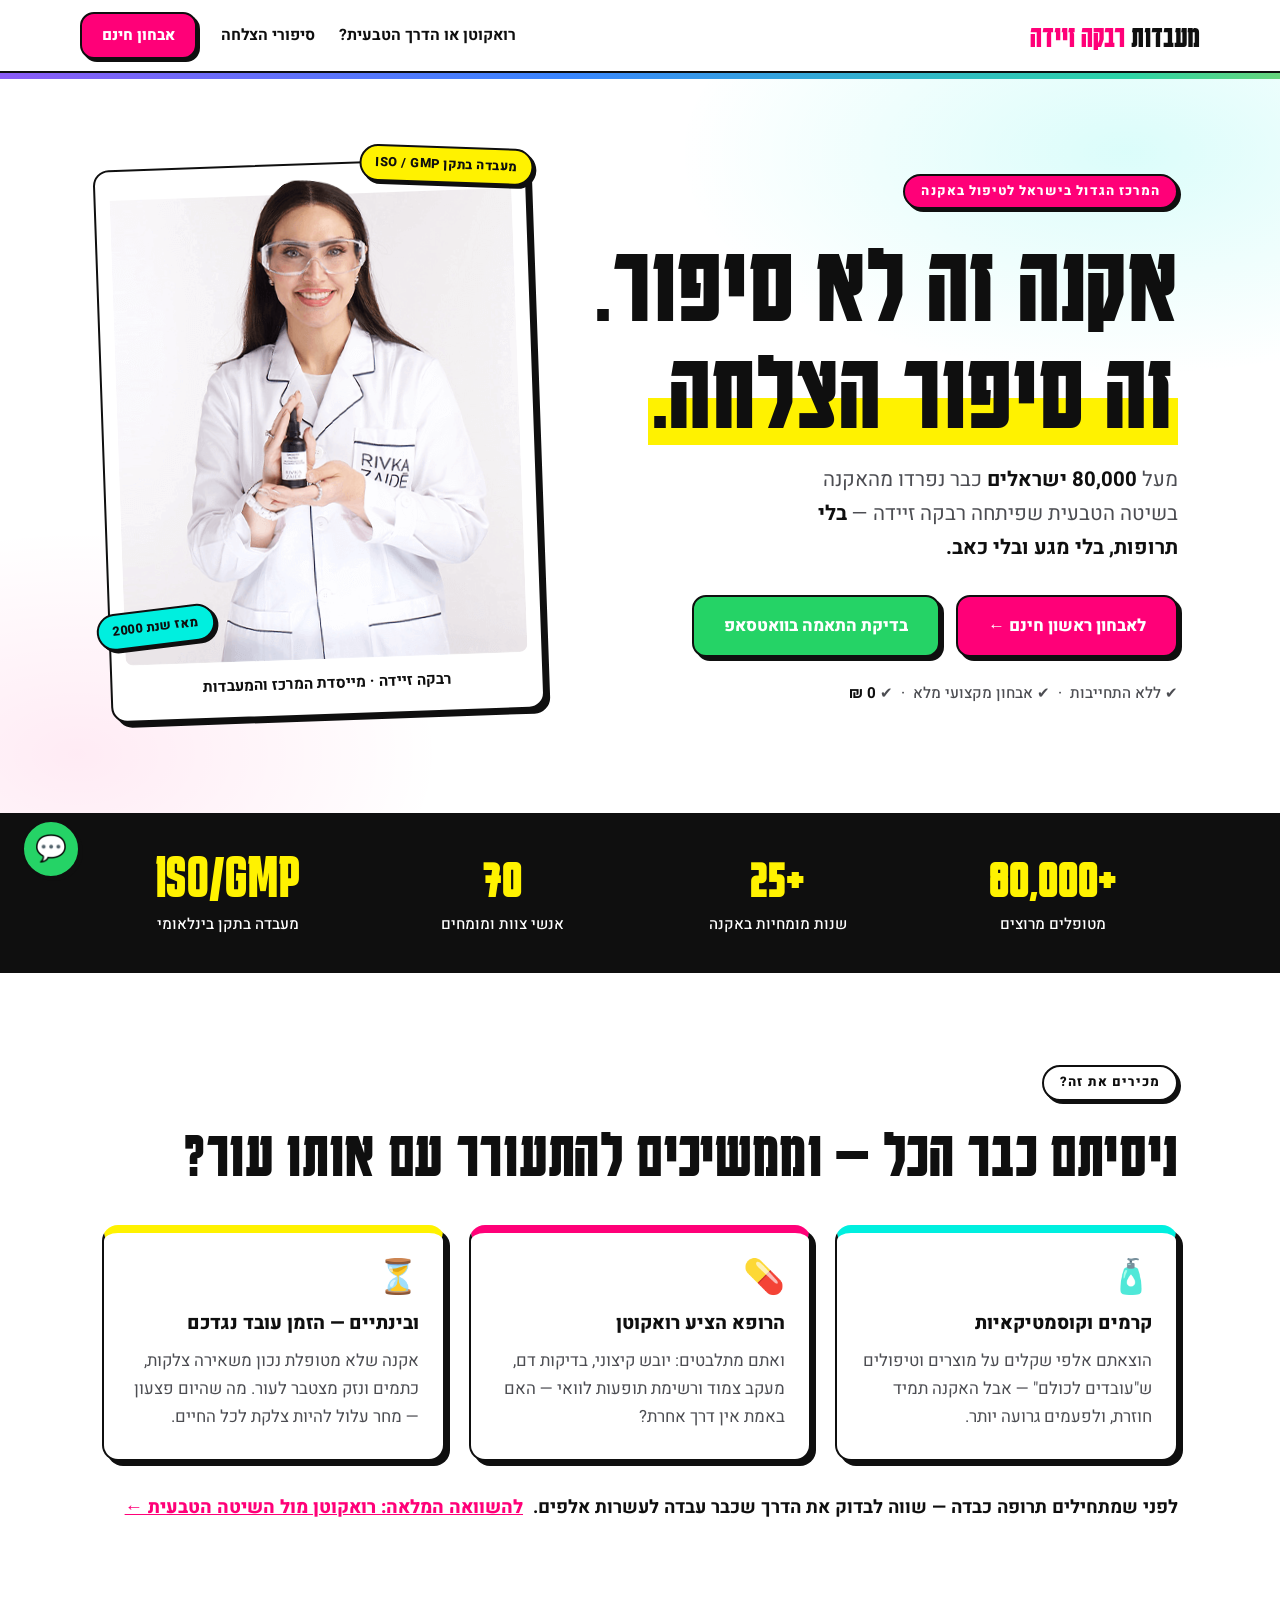
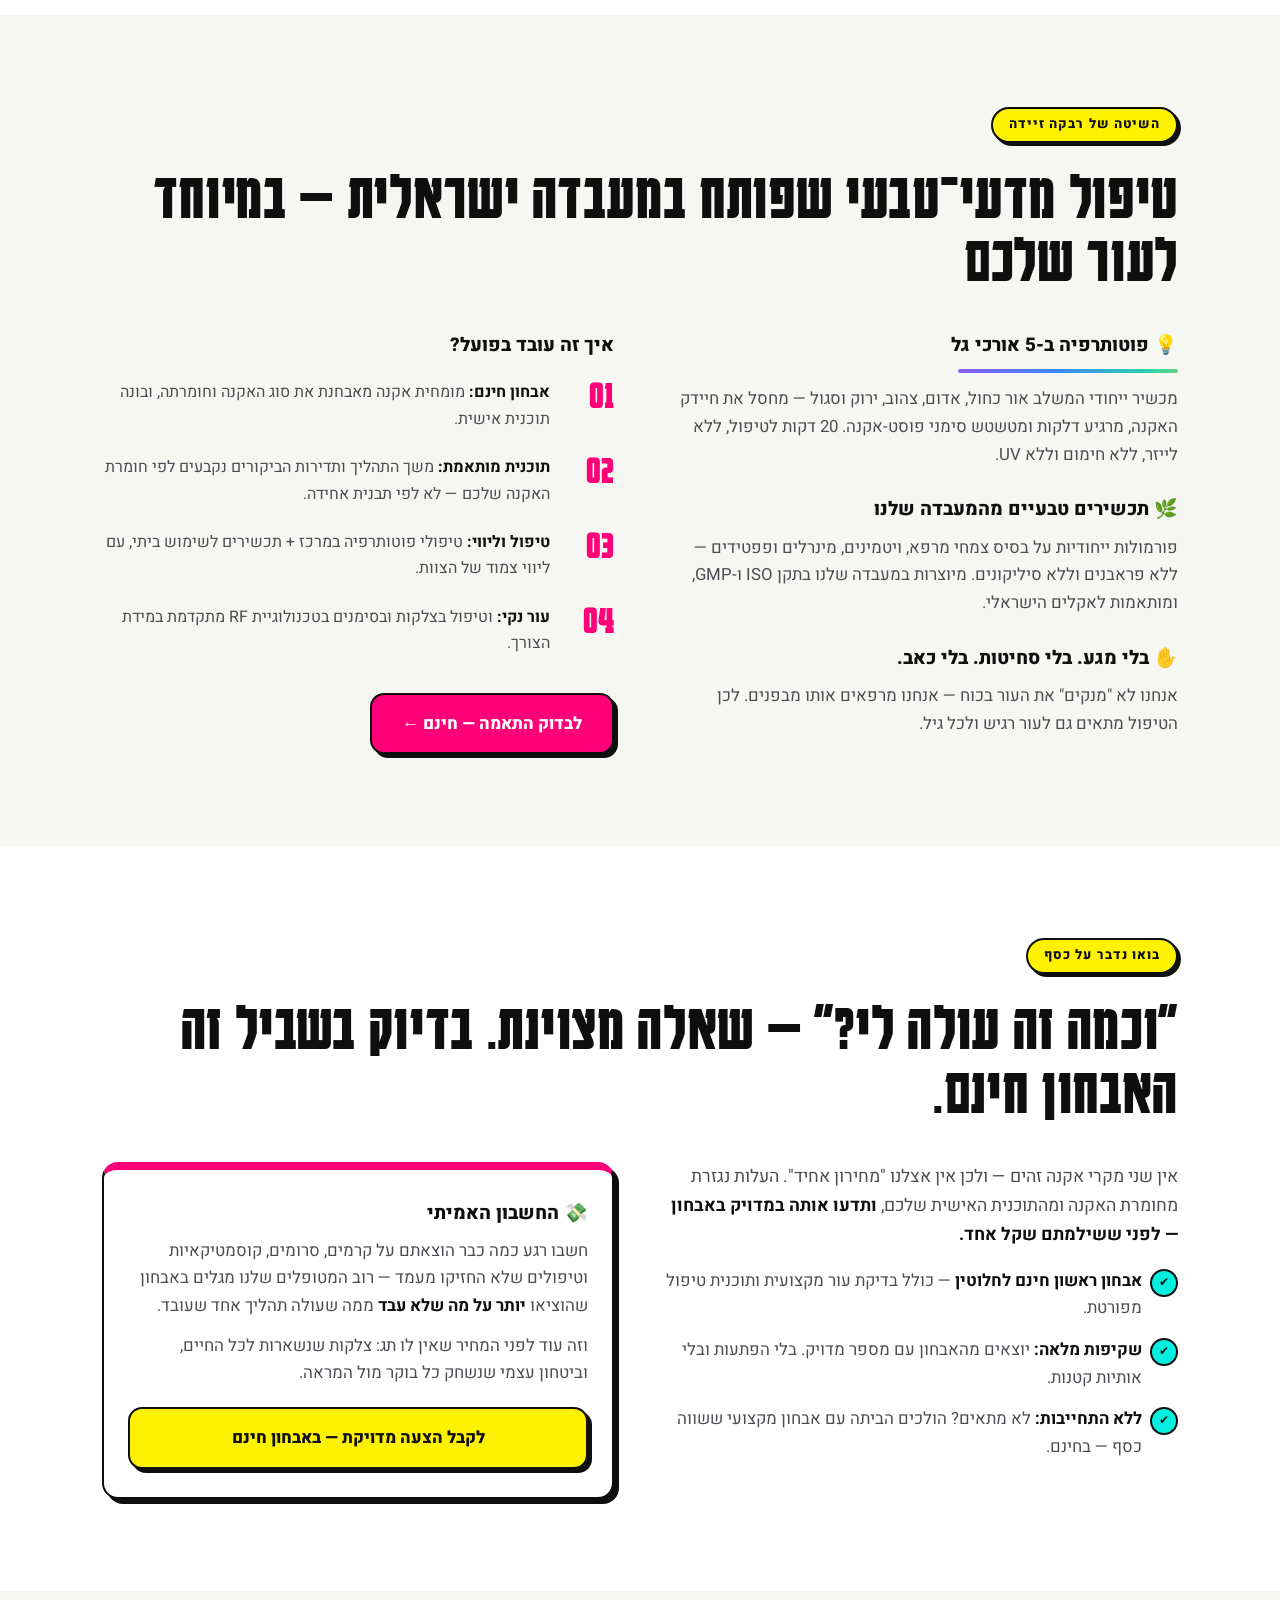
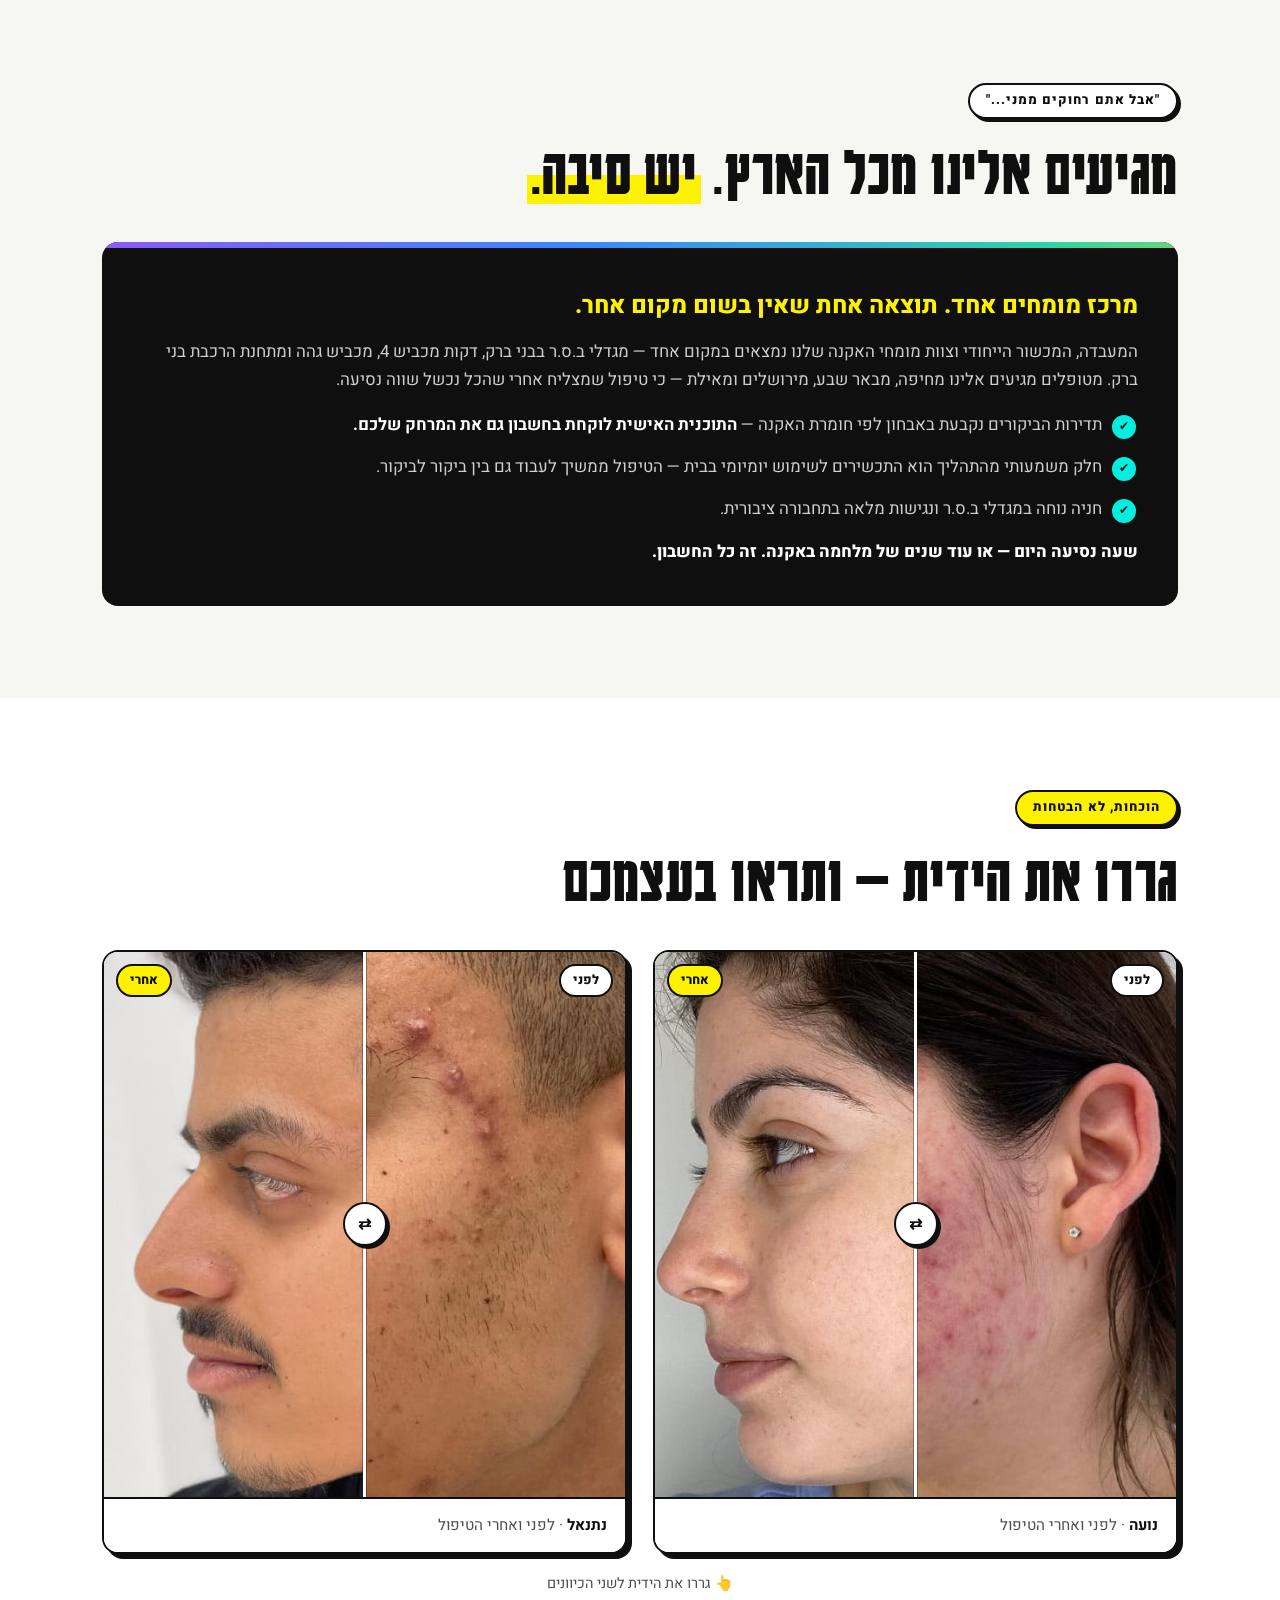
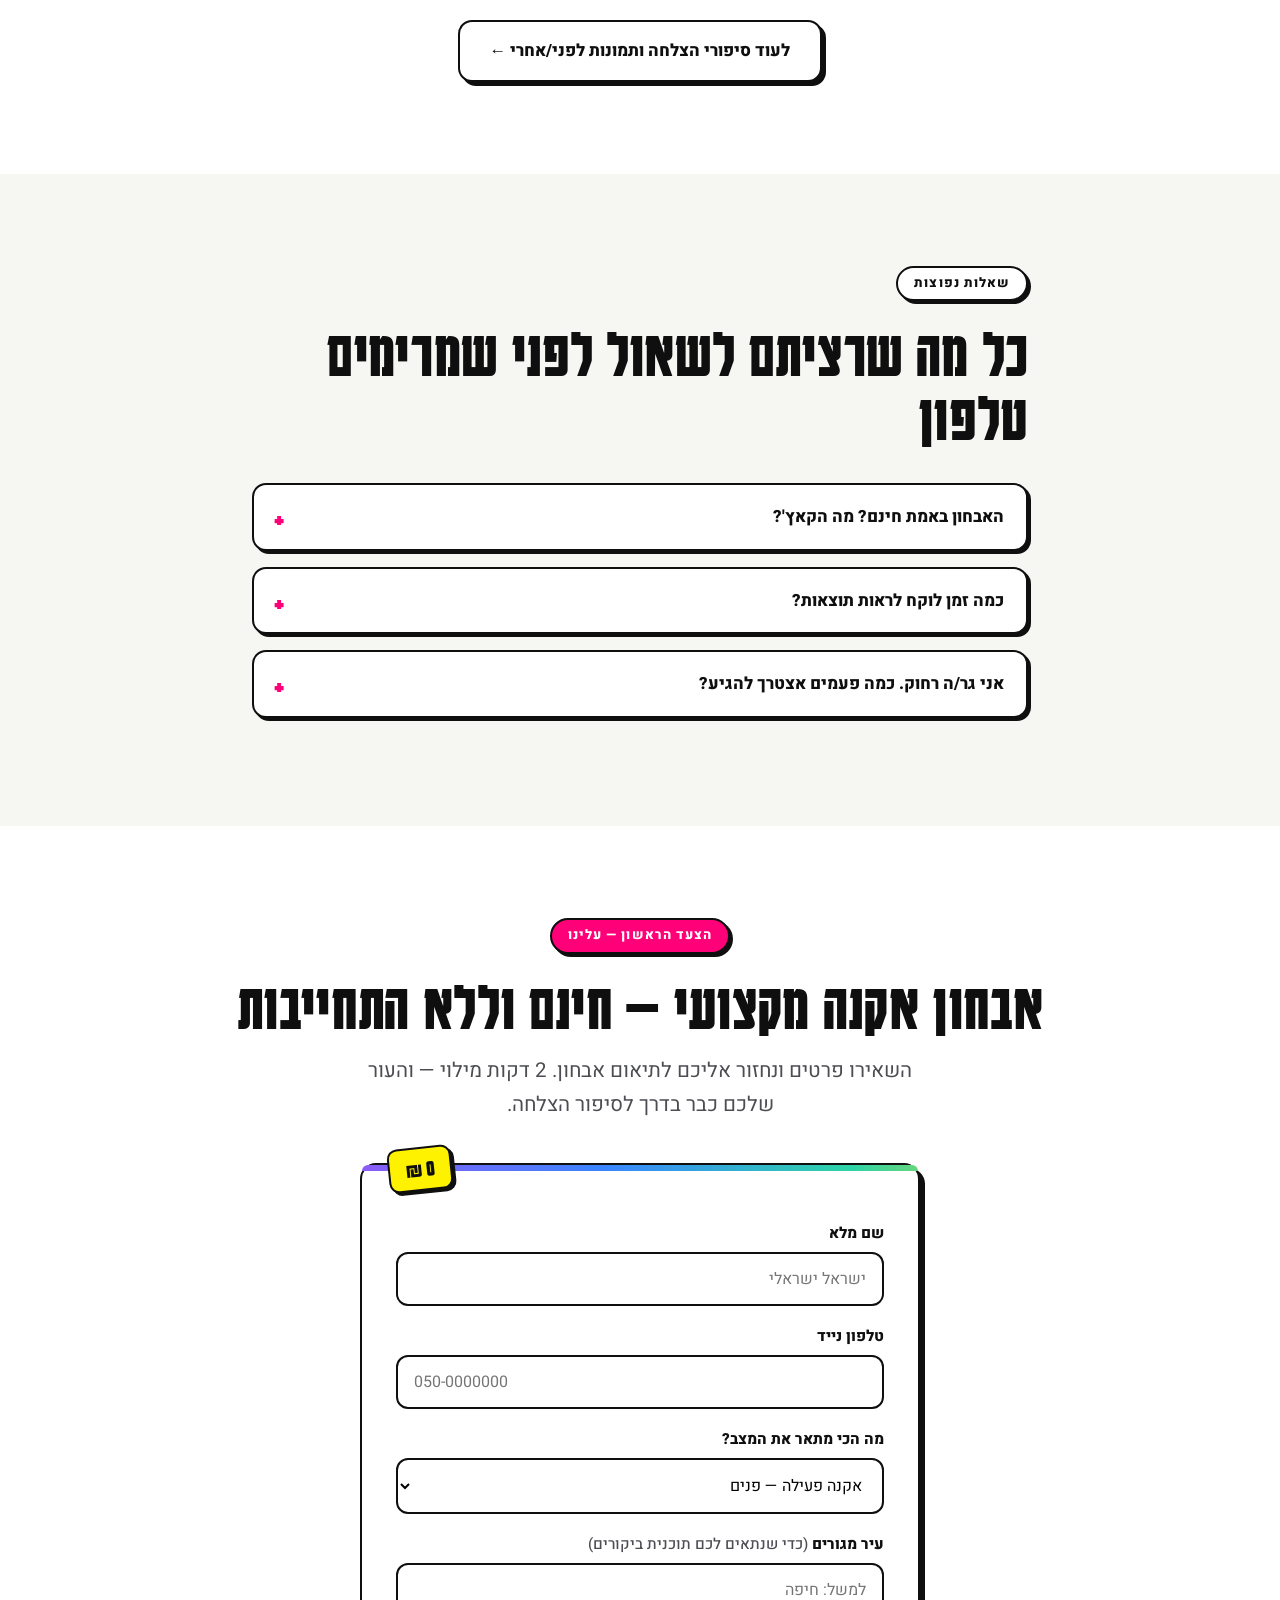
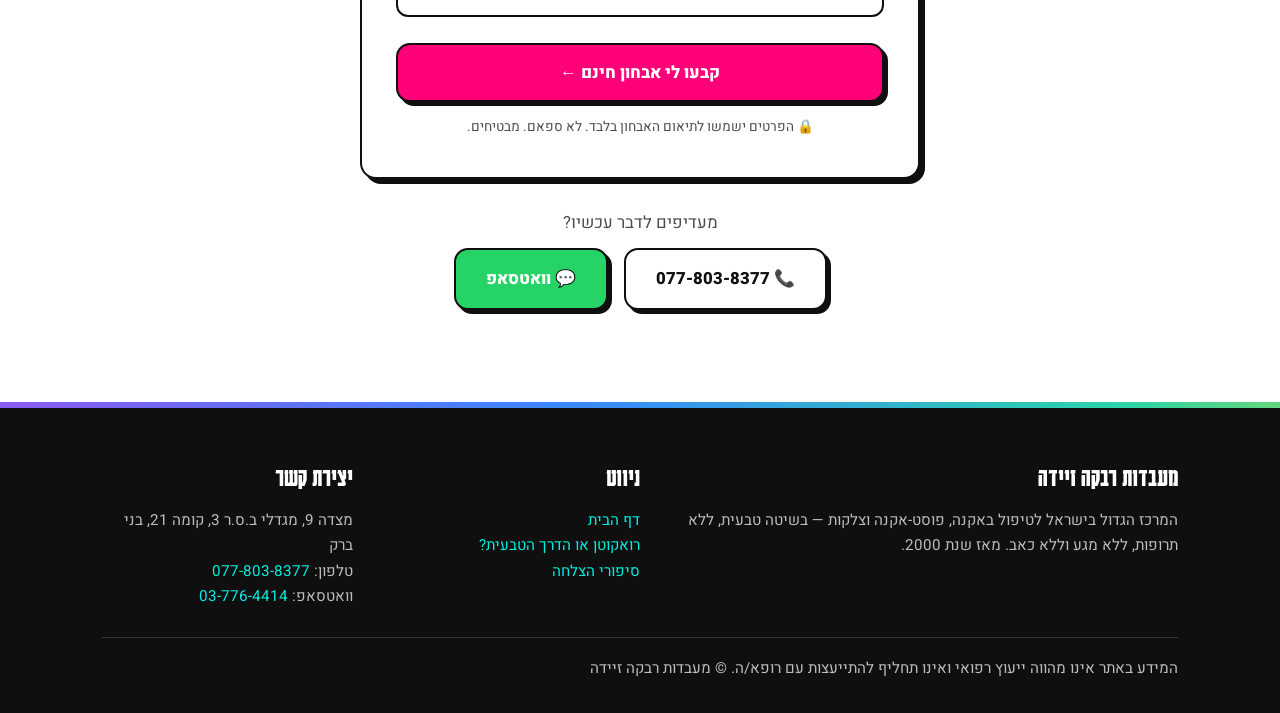
==== commit 07820dc1: "קיצור דף הבית: הסרת סקשן בידול כפול, עדויות placeholder ותמונת מוצרים; FAQ מ-5 ל-3 Co-Authored-By: C" ====
--- a/index.html
+++ b/index.html
@@ -103,10 +103,6 @@
         <p>פורמולות ייחודיות על בסיס צמחי מרפא, ויטמינים, מינרלים ופפטידים — ללא פראבנים וללא סיליקונים. מיוצרות במעבדה שלנו בתקן ISO ו-GMP, ומותאמות לאקלים הישראלי.</p>
         <h3 style="margin-top:26px;">✋ בלי מגע. בלי סחיטות. בלי כאב.</h3>
         <p>אנחנו לא "מנקים" את העור בכוח — אנחנו מרפאים אותו מבפנים. לכן הטיפול מתאים גם לעור רגיש ולכל גיל.</p>
-        <div class="img-card" style="margin-top:26px;">
-          <img src="images/madein.jpg" alt="תכשירי רבקה זיידה — תוצרת ישראל, מיוצרים במעבדה שלנו">
-          <div class="ba-caption"><strong>הסרומים שלנו</strong> — מפותחים ומיוצרים במעבדה שלנו בישראל</div>
-        </div>
       </div>
       <div class="reveal">
         <h3>איך זה עובד בפועל?</h3>
@@ -122,33 +118,8 @@
   </div>
 </section>
 
-<!-- 5. בידול: למה דווקא אנחנו -->
+<!-- 6. התנגדות מחיר -->
 <section class="section">
-  <div class="container">
-    <span class="kicker reveal">הבידול שלנו</span>
-    <h2 class="reveal">למה דווקא מעבדות רבקה זיידה?</h2>
-    <div class="cards">
-      <div class="card card--teal reveal">
-        <div class="icon">🔬</div>
-        <h3>מעבדה משלנו — לא מדף</h3>
-        <p>אנחנו לא משווקים מוצרים של אחרים. הבעלים, ביוכימאי בהשכלתו, מפתח כל פורמולה במעבדה שלנו מחומרי גלם מיפן, קנדה, צרפת וגרמניה.</p>
-      </div>
-      <div class="card card--pink reveal">
-        <div class="icon">🎯</div>
-        <h3>עוסקים רק באקנה</h3>
-        <p>לא קוסמטיקה כללית ולא "גם אקנה". 25 שנה של התמחות בדבר אחד בלבד — אקנה, פוסט-אקנה וצלקות. לכן מגיעים אלינו גם אחרי שכל השאר נכשלו.</p>
-      </div>
-      <div class="card card--yellow reveal">
-        <div class="icon">💚</div>
-        <h3>הסיפור האישי של רבקה</h3>
-        <p>רבקה זיידה סבלה בעצמה מאקנה בצעירותה, למדה את השיטה הטבעית בברלין והביאה אותה לישראל בשנת 2000. היא יודעת בדיוק מה אתם מרגישים.</p>
-      </div>
-    </div>
-  </div>
-</section>
-
-<!-- 6. התנגדות מחיר -->
-<section class="section section--tint">
   <div class="container">
     <span class="kicker kicker--yellow reveal">בואו נדבר על כסף</span>
     <h2 class="reveal">"וכמה זה עולה לי?" — שאלה מצוינת. בדיוק בשביל זה האבחון חינם.</h2>
@@ -180,7 +151,7 @@
 </section>
 
 <!-- 7. התנגדות מרחק -->
-<section class="section">
+<section class="section section--tint">
   <div class="container">
     <span class="kicker reveal">"אבל אתם רחוקים ממני..."</span>
     <h2 class="reveal">מגיעים אלינו מכל הארץ. <span class="highlight">יש סיבה.</span></h2>
@@ -203,7 +174,7 @@
 </section>
 
 <!-- 8. הוכחה חברתית -->
-<section class="section section--tint">
+<section class="section">
   <div class="container">
     <span class="kicker kicker--yellow reveal">הוכחות, לא הבטחות</span>
     <h2 class="reveal">גררו את הידית — ותראו בעצמכם</h2>
@@ -234,32 +205,14 @@
       </div>
     </div>
     <p class="ba-hint reveal">👆 גררו את הידית לשני הכיוונים</p>
-    <!-- ⚠️ להחליף בעדויות אמיתיות ומאושרות מהמערכת שלכם לפני עלייה לאוויר -->
-    <div class="testimonials">
-      <div class="testimonial reveal">
-        <div class="stars">★★★★★</div>
-        <blockquote>"הרופא כבר רשם לי רואקוטן והתלבטתי נורא. החלטתי לנסות קודם את רבקה זיידה — אחרי כמה חודשים העור נקי, בלי כדור אחד. הנסיעה מחיפה? הייתי עושה אותה שוב בעיניים עצומות."</blockquote>
-        <div class="who">[שם המטופל/ת]<span>הגיע/ה מחיפה · במקום רואקוטן</span></div>
-      </div>
-      <div class="testimonial reveal">
-        <div class="stars">★★★★★</div>
-        <blockquote>"אמא של בת 16 שסבלה מאקנה קשה. ניסינו הכל. באבחון החינם הסבירו לנו בדיוק מה קורה בעור שלה ומה התוכנית — ופתאום הבנו למה שום דבר לא עבד קודם. היום היא מסתובבת בלי איפור."</blockquote>
-        <div class="who">[שם המטופל/ת]<span>הגיעו מבאר שבע · אקנה נעורים</span></div>
-      </div>
-      <div class="testimonial reveal">
-        <div class="stars">★★★★★</div>
-        <blockquote>"בגיל 32, אחרי שנים של אקנה הורמונלי, כבר לא האמנתי לאף אחד. מה ששכנע אותי זה שהאבחון היה חינם ושלא ניסו למכור לי כלום לפני שבדקו אותי. יצאתי עם תוכנית ברורה ומחיר סגור."</blockquote>
-        <div class="who">[שם המטופל/ת]<span>הגיע/ה מירושלים · אקנה הורמונלי</span></div>
-      </div>
-    </div>
-    <p class="reveal" style="text-align:center; margin-top:32px;">
+    <p class="reveal" style="text-align:center; margin-top:24px;">
       <a href="stories.html" class="btn btn-outline">לעוד סיפורי הצלחה ותמונות לפני/אחרי ←</a>
     </p>
   </div>
 </section>
 
 <!-- 9. שאלות נפוצות -->
-<section class="section">
+<section class="section section--tint">
   <div class="container" style="max-width:820px;">
     <span class="kicker reveal">שאלות נפוצות</span>
     <h2 class="reveal">כל מה שרציתם לשאול לפני שמרימים טלפון</h2>
@@ -273,23 +226,15 @@
         <div class="faq-body"><p>זה תלוי בחומרת האקנה — ולכן משך התהליך ותדירות הטיפולים נקבעים באבחון האישי. מטופלים רבים מדווחים על שיפור נראה לעין כבר בשבועות הראשונים, אך התוכנית המלאה מותאמת אישית לעור שלכם.</p></div>
       </details>
       <details class="faq-item reveal">
-        <summary>אני מתלבט/ת לגבי רואקוטן. למה לבדוק אתכם קודם?</summary>
-        <div class="faq-body"><p>כי הבדיקה אצלנו לא עולה כלום ולא סוגרת לכם שום דלת. רואקוטן היא תרופה משמעותית עם תופעות לוואי ומעקב רפואי צמוד — והיא תמיד תישאר אופציה. השיטה שלנו טבעית, ללא תרופות וללא כאב. הכנו עמוד שלם שמשווה בין הדרכים: <a href="roaccutane.html" style="color:var(--pink); font-weight:800;">רואקוטן או הדרך הטבעית?</a></p></div>
-      </details>
-      <details class="faq-item reveal">
         <summary>אני גר/ה רחוק. כמה פעמים אצטרך להגיע?</summary>
         <div class="faq-body"><p>תדירות הביקורים נקבעת לפי חומרת האקנה, והתוכנית האישית שנבנה לכם באבחון לוקחת בחשבון גם את המרחק. חלק גדול מהטיפול מתבצע בבית באמצעות התכשירים שלנו — כך שהעור ממשיך להשתפר גם בין הביקורים.</p></div>
       </details>
-      <details class="faq-item reveal">
-        <summary>הטיפול מתאים גם לאקנה קשה / הורמונלי / בגב ובחזה?</summary>
-        <div class="faq-body"><p>כן. השיטה מטפלת בכל סוגי האקנה — קל ועד קשה, נעורים והורמונלי — בפנים, בגב, בחזה ובכל אזור אחר. באבחון נקבע בדיוק איזה פרוטוקול מתאים לכם.</p></div>
-      </details>
     </div>
   </div>
 </section>
 
 <!-- 10. טופס המרה -->
-<section class="section section--tint" id="form">
+<section class="section" id="form">
   <div class="container final-cta">
     <span class="kicker kicker--pink reveal">הצעד הראשון — עלינו</span>
     <h2 class="reveal">אבחון אקנה מקצועי — חינם וללא התחייבות</h2>
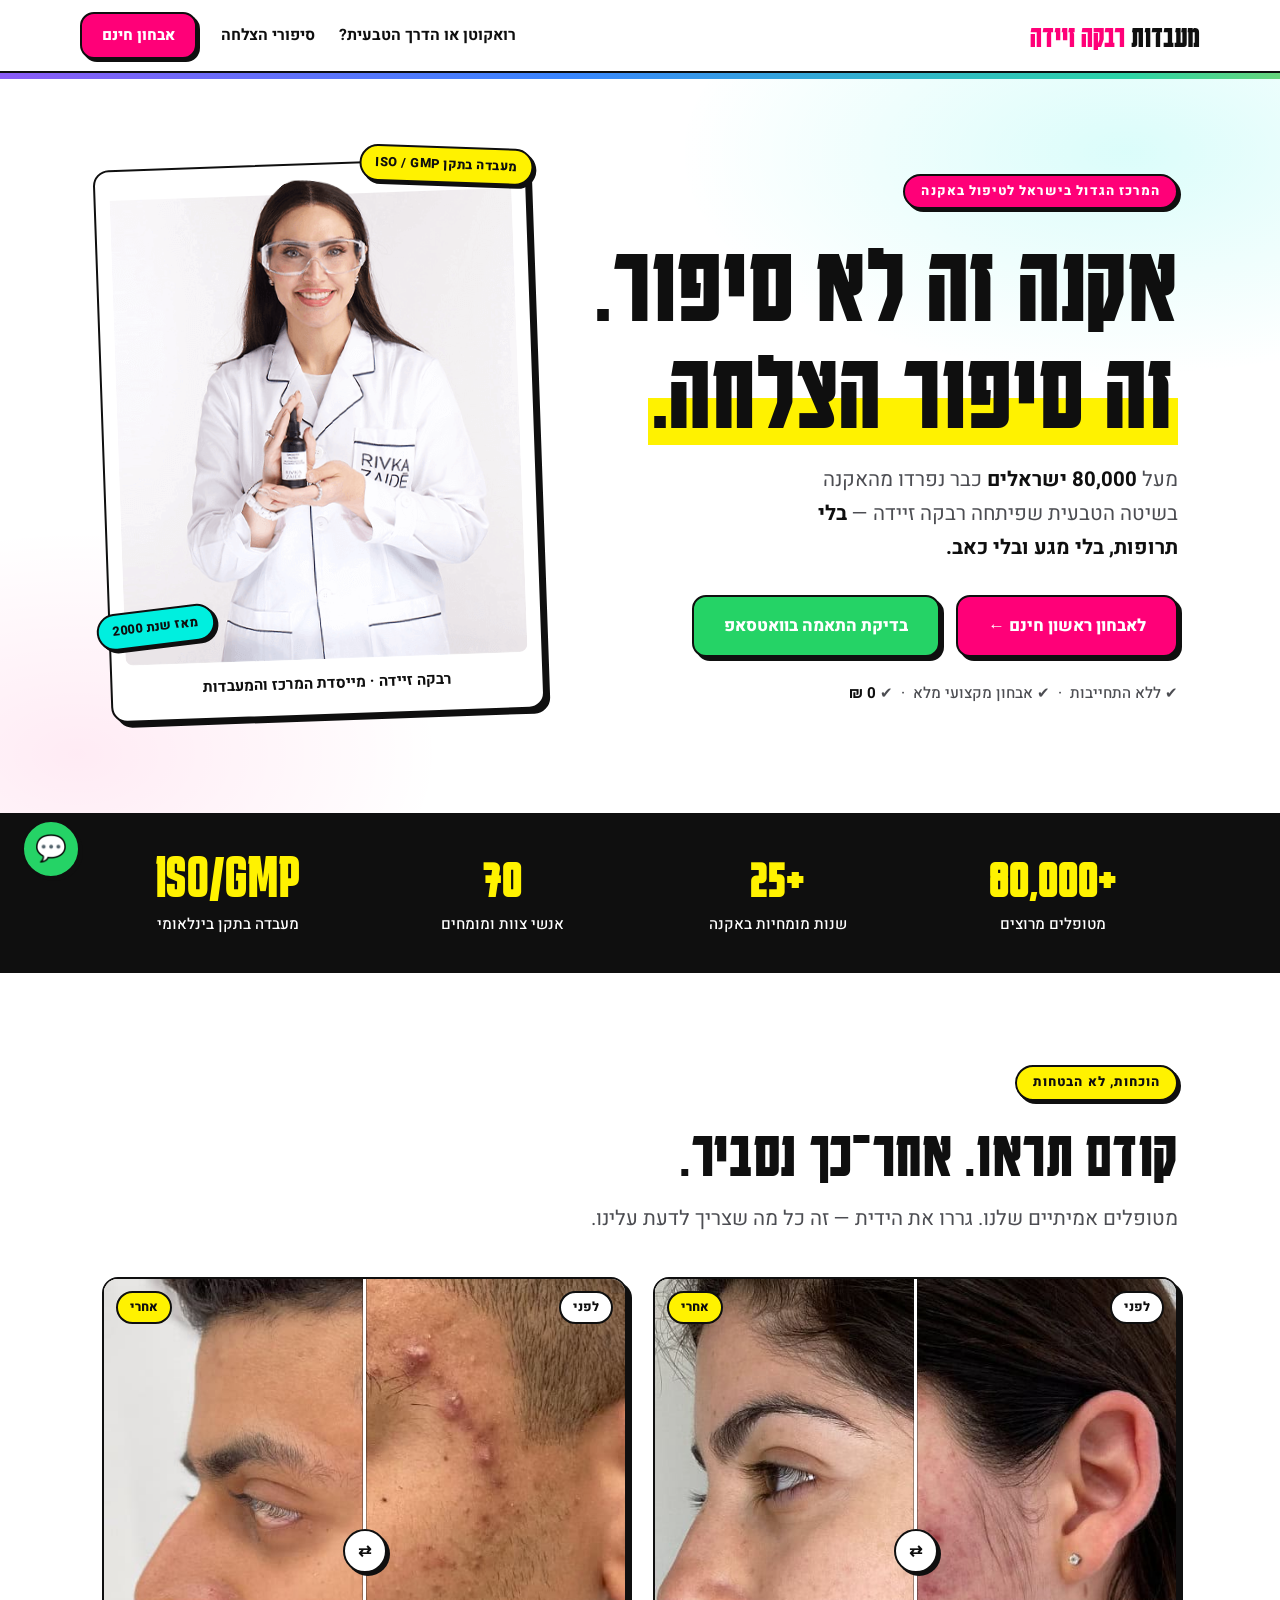
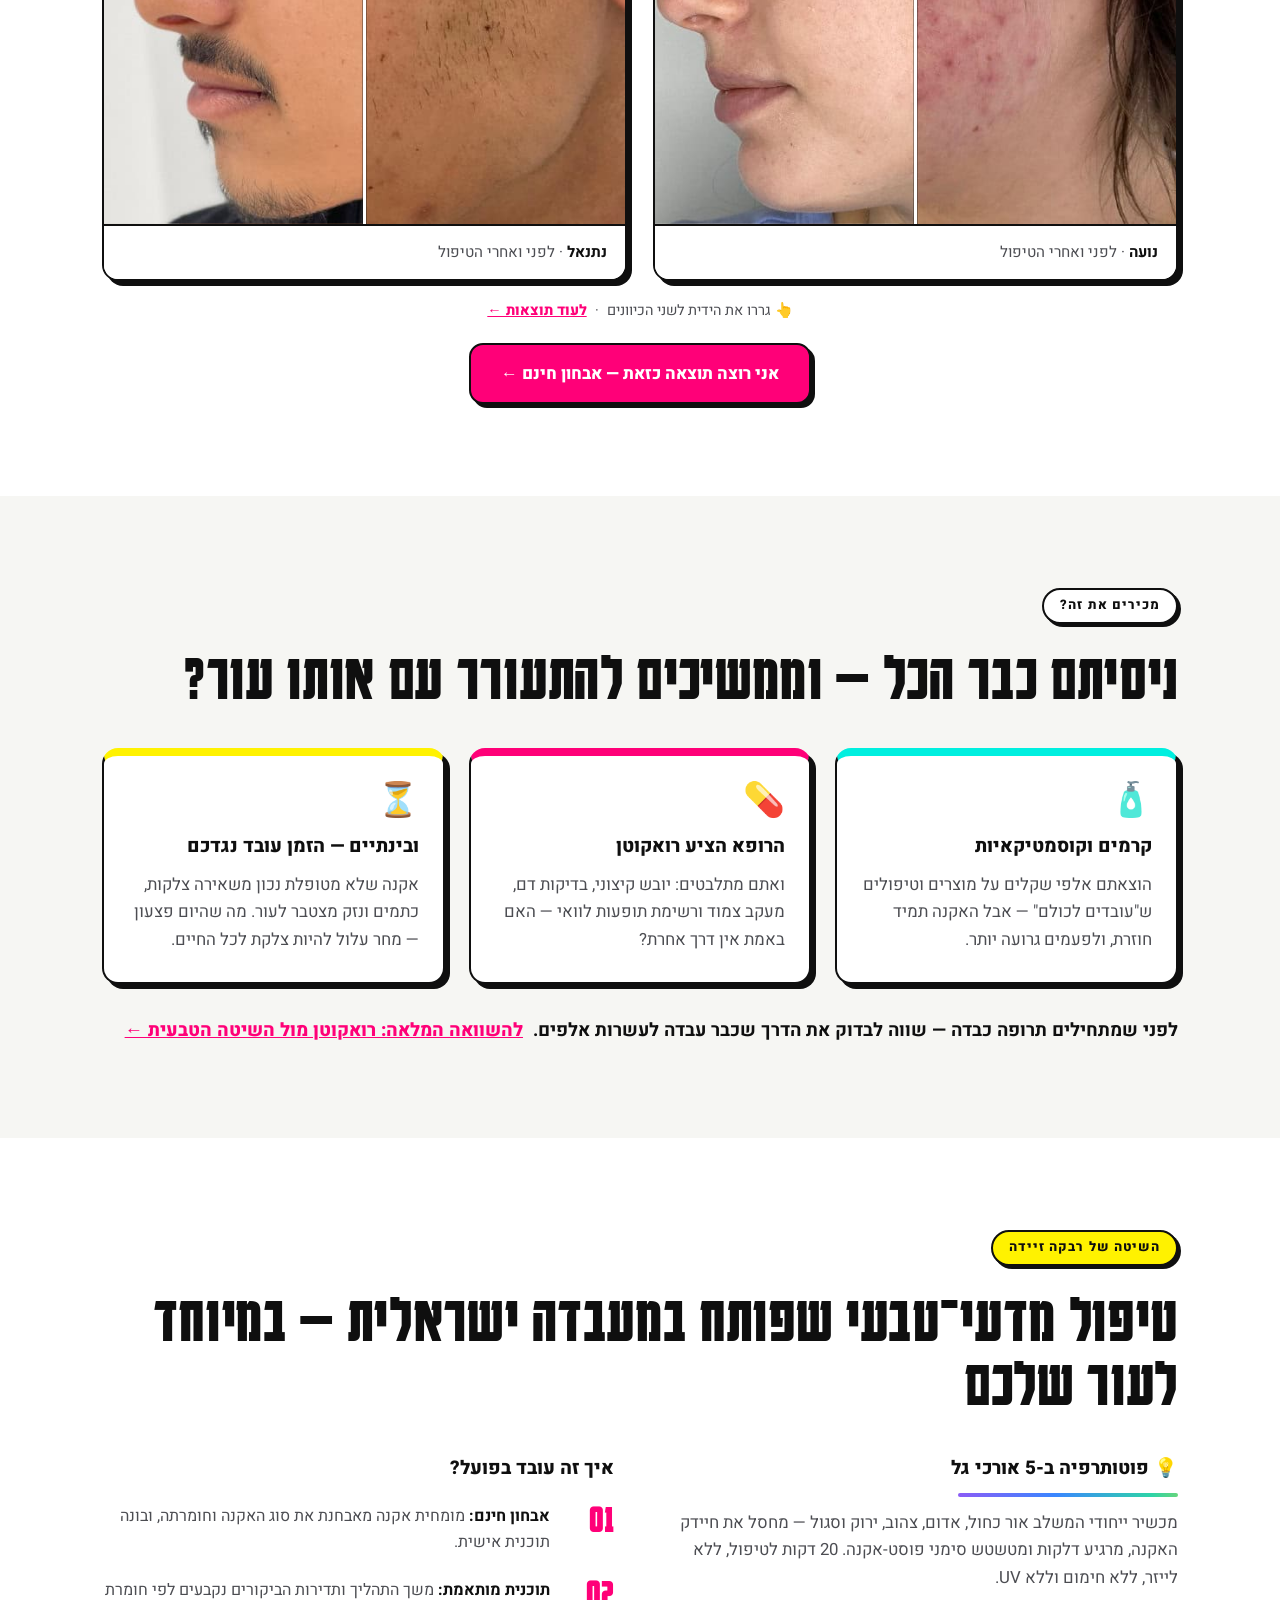
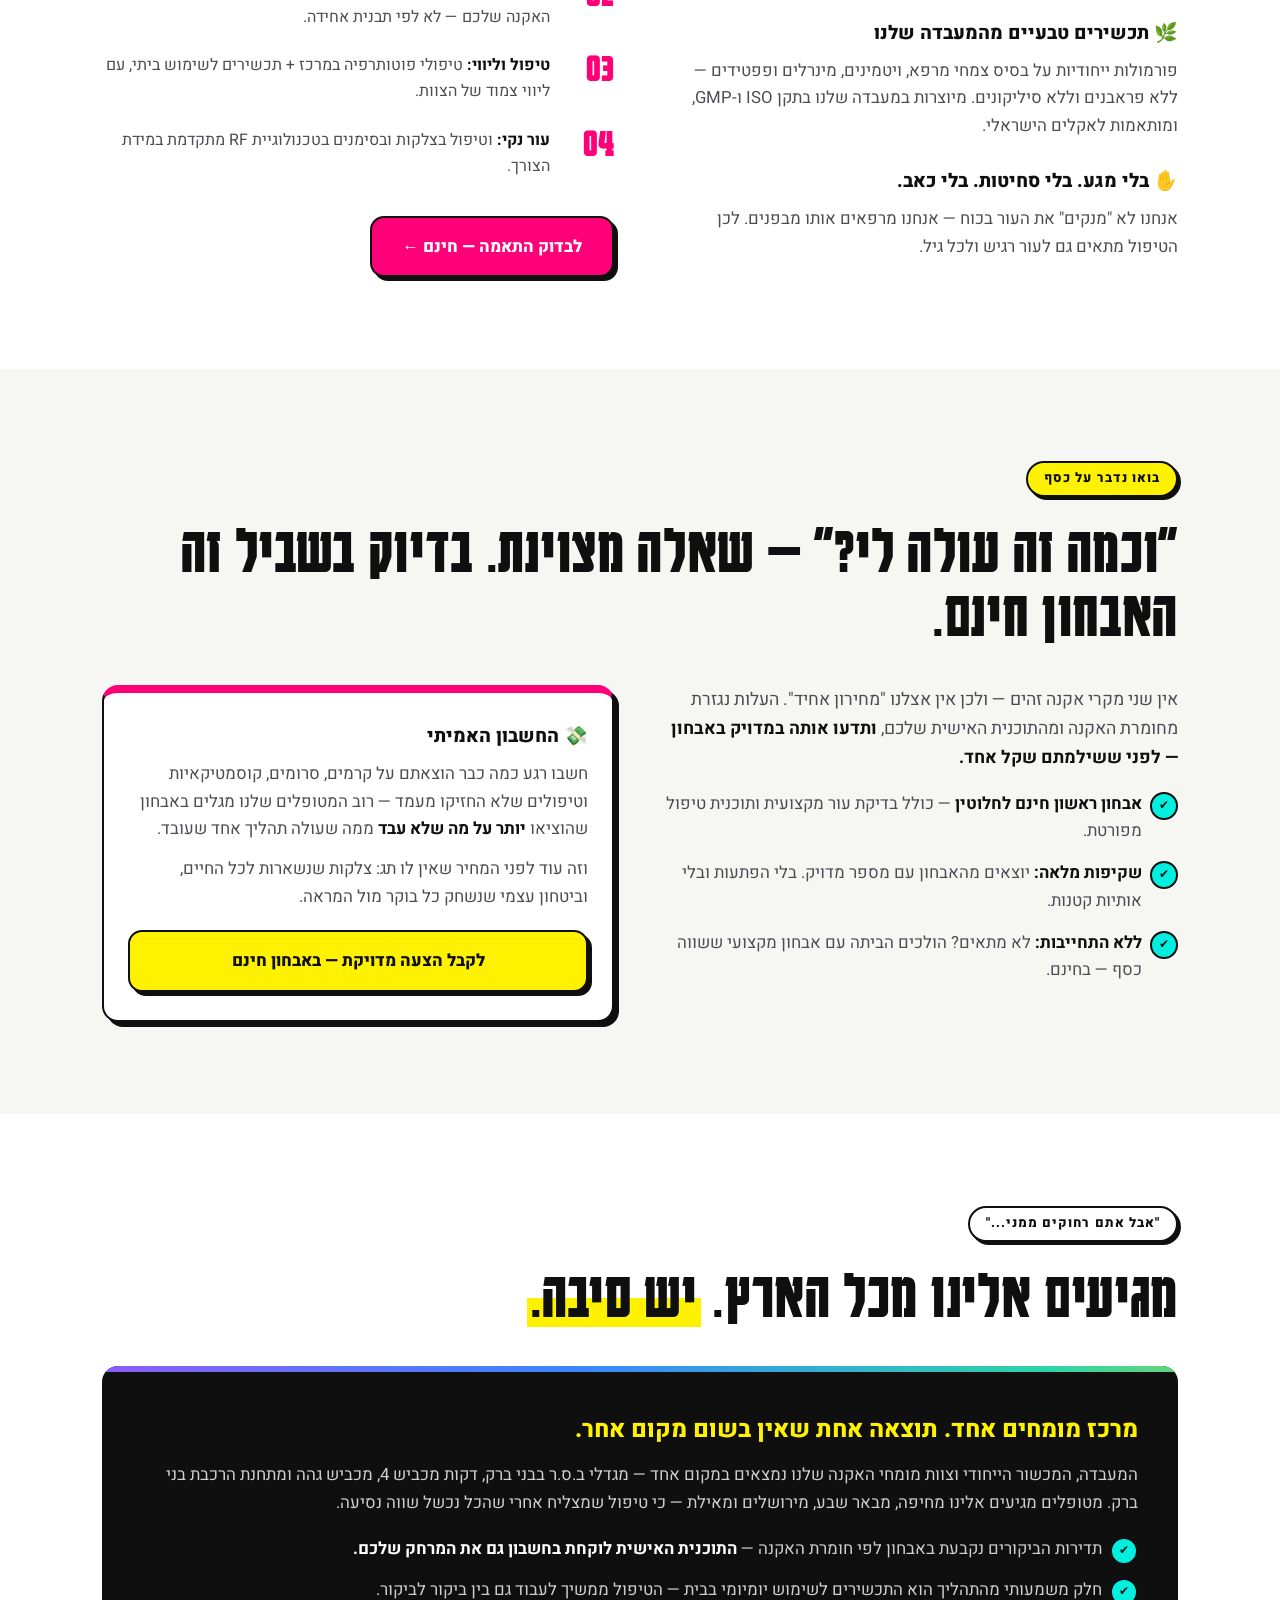
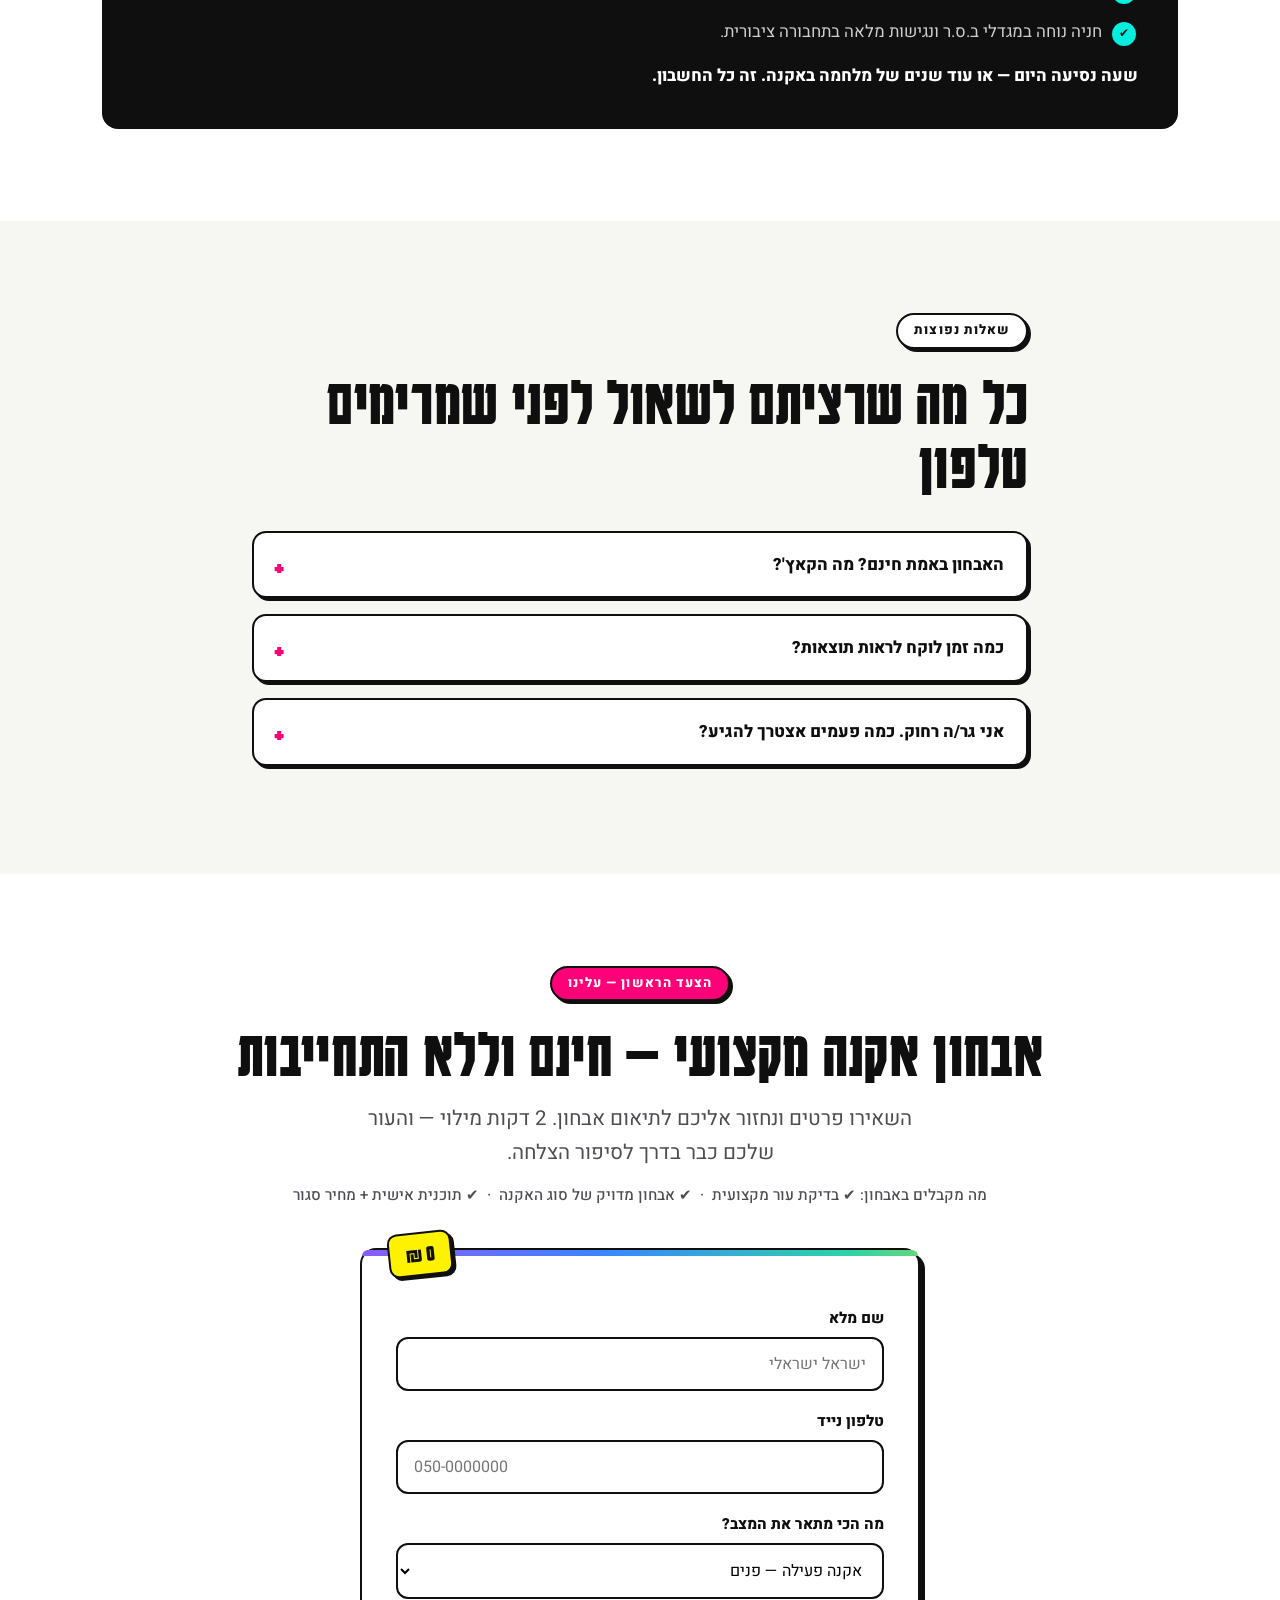
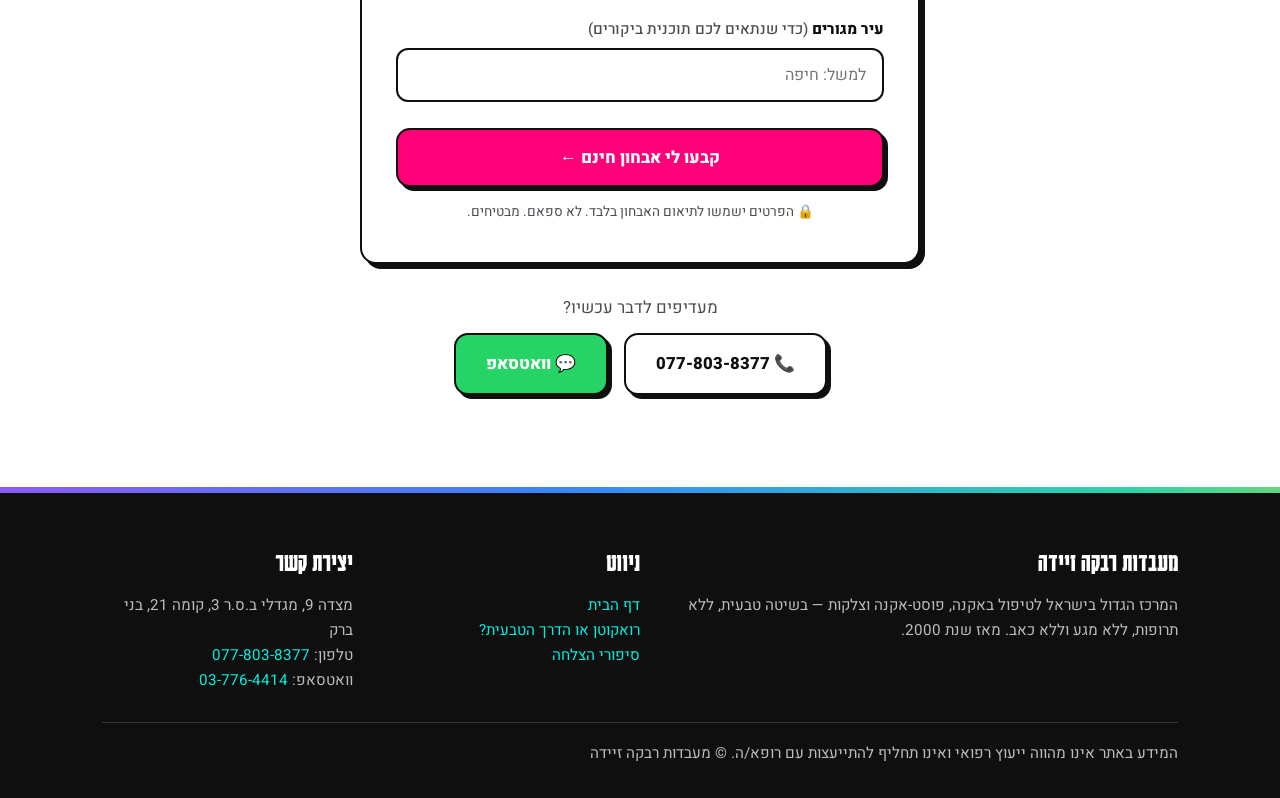
==== commit 43f043d0: "מבנה משפך סופי: הוכחה (סליידרים) מיד אחרי פס האמון; טופס ליד בכל אחד משלושת העמודים Co-Authored-By: " ====
--- a/index.html
+++ b/index.html
@@ -60,8 +60,47 @@
   </div>
 </div>
 
-<!-- 3. כאב: הדילמה -->
+<!-- 3. הוכחה — קודם רואים, אחר כך מסבירים -->
 <section class="section">
+  <div class="container">
+    <span class="kicker kicker--yellow reveal">הוכחות, לא הבטחות</span>
+    <h2 class="reveal">קודם תראו. אחר־כך נסביר.</h2>
+    <p class="lead reveal" style="max-width:640px;">מטופלים אמיתיים שלנו. גררו את הידית — זה כל מה שצריך לדעת עלינו.</p>
+    <div class="ba-grid">
+      <div class="ba-frame reveal">
+        <div class="ba-slider" data-ba style="--pos:50%">
+          <div class="ba-layer ba-before" style="background-image:url('images/ba-1.jpg')"></div>
+          <div class="ba-layer ba-after" style="background-image:url('images/ba-1.jpg')"></div>
+          <div class="ba-divider" aria-hidden="true"></div>
+          <div class="ba-grip" aria-hidden="true">⇄</div>
+          <span class="ba-tag ba-tag--before" aria-hidden="true">לפני</span>
+          <span class="ba-tag ba-tag--after" aria-hidden="true">אחרי</span>
+          <input class="ba-range" type="range" min="8" max="92" value="50" aria-label="השוואת לפני ואחרי — נועה">
+        </div>
+        <div class="ba-caption"><strong>נועה</strong> · לפני ואחרי הטיפול</div>
+      </div>
+      <div class="ba-frame reveal">
+        <div class="ba-slider" data-ba style="--pos:50%">
+          <div class="ba-layer ba-before" style="background-image:url('images/ba-2.jpg')"></div>
+          <div class="ba-layer ba-after" style="background-image:url('images/ba-2.jpg')"></div>
+          <div class="ba-divider" aria-hidden="true"></div>
+          <div class="ba-grip" aria-hidden="true">⇄</div>
+          <span class="ba-tag ba-tag--before" aria-hidden="true">לפני</span>
+          <span class="ba-tag ba-tag--after" aria-hidden="true">אחרי</span>
+          <input class="ba-range" type="range" min="8" max="92" value="50" aria-label="השוואת לפני ואחרי — נתנאל">
+        </div>
+        <div class="ba-caption"><strong>נתנאל</strong> · לפני ואחרי הטיפול</div>
+      </div>
+    </div>
+    <p class="ba-hint reveal">👆 גררו את הידית לשני הכיוונים &nbsp;·&nbsp; <a href="stories.html" style="color:var(--pink); font-weight:800;">לעוד תוצאות ←</a></p>
+    <p class="reveal" style="text-align:center; margin-top:20px;">
+      <a href="#form" class="btn btn-pink">אני רוצה תוצאה כזאת — אבחון חינם ←</a>
+    </p>
+  </div>
+</section>
+
+<!-- 4. כאב: הדילמה -->
+<section class="section section--tint">
   <div class="container">
     <span class="kicker reveal">מכירים את זה?</span>
     <h2 class="reveal">ניסיתם כבר הכל — וממשיכים להתעורר עם אותו עור?</h2>
@@ -89,8 +128,8 @@
   </div>
 </section>
 
-<!-- 4. הפתרון: השיטה -->
-<section class="section section--tint">
+<!-- 5. הפתרון: השיטה -->
+<section class="section">
   <div class="container">
     <span class="kicker kicker--yellow reveal">השיטה של רבקה זיידה</span>
     <h2 class="reveal">טיפול מדעי־טבעי שפותח במעבדה ישראלית — במיוחד לעור שלכם</h2>
@@ -119,7 +158,7 @@
 </section>
 
 <!-- 6. התנגדות מחיר -->
-<section class="section">
+<section class="section section--tint">
   <div class="container">
     <span class="kicker kicker--yellow reveal">בואו נדבר על כסף</span>
     <h2 class="reveal">"וכמה זה עולה לי?" — שאלה מצוינת. בדיוק בשביל זה האבחון חינם.</h2>
@@ -151,7 +190,7 @@
 </section>
 
 <!-- 7. התנגדות מרחק -->
-<section class="section section--tint">
+<section class="section">
   <div class="container">
     <span class="kicker reveal">"אבל אתם רחוקים ממני..."</span>
     <h2 class="reveal">מגיעים אלינו מכל הארץ. <span class="highlight">יש סיבה.</span></h2>
@@ -173,45 +212,7 @@
   </div>
 </section>
 
-<!-- 8. הוכחה חברתית -->
-<section class="section">
-  <div class="container">
-    <span class="kicker kicker--yellow reveal">הוכחות, לא הבטחות</span>
-    <h2 class="reveal">גררו את הידית — ותראו בעצמכם</h2>
-    <div class="ba-grid">
-      <div class="ba-frame reveal">
-        <div class="ba-slider" data-ba style="--pos:50%">
-          <div class="ba-layer ba-before" style="background-image:url('images/ba-1.jpg')"></div>
-          <div class="ba-layer ba-after" style="background-image:url('images/ba-1.jpg')"></div>
-          <div class="ba-divider" aria-hidden="true"></div>
-          <div class="ba-grip" aria-hidden="true">⇄</div>
-          <span class="ba-tag ba-tag--before" aria-hidden="true">לפני</span>
-          <span class="ba-tag ba-tag--after" aria-hidden="true">אחרי</span>
-          <input class="ba-range" type="range" min="8" max="92" value="50" aria-label="השוואת לפני ואחרי — נועה">
-        </div>
-        <div class="ba-caption"><strong>נועה</strong> · לפני ואחרי הטיפול</div>
-      </div>
-      <div class="ba-frame reveal">
-        <div class="ba-slider" data-ba style="--pos:50%">
-          <div class="ba-layer ba-before" style="background-image:url('images/ba-2.jpg')"></div>
-          <div class="ba-layer ba-after" style="background-image:url('images/ba-2.jpg')"></div>
-          <div class="ba-divider" aria-hidden="true"></div>
-          <div class="ba-grip" aria-hidden="true">⇄</div>
-          <span class="ba-tag ba-tag--before" aria-hidden="true">לפני</span>
-          <span class="ba-tag ba-tag--after" aria-hidden="true">אחרי</span>
-          <input class="ba-range" type="range" min="8" max="92" value="50" aria-label="השוואת לפני ואחרי — נתנאל">
-        </div>
-        <div class="ba-caption"><strong>נתנאל</strong> · לפני ואחרי הטיפול</div>
-      </div>
-    </div>
-    <p class="ba-hint reveal">👆 גררו את הידית לשני הכיוונים</p>
-    <p class="reveal" style="text-align:center; margin-top:24px;">
-      <a href="stories.html" class="btn btn-outline">לעוד סיפורי הצלחה ותמונות לפני/אחרי ←</a>
-    </p>
-  </div>
-</section>
-
-<!-- 9. שאלות נפוצות -->
+<!-- שאלות נפוצות -->
 <section class="section section--tint">
   <div class="container" style="max-width:820px;">
     <span class="kicker reveal">שאלות נפוצות</span>
@@ -239,6 +240,7 @@
     <span class="kicker kicker--pink reveal">הצעד הראשון — עלינו</span>
     <h2 class="reveal">אבחון אקנה מקצועי — חינם וללא התחייבות</h2>
     <p class="lead reveal">השאירו פרטים ונחזור אליכם לתיאום אבחון. 2 דקות מילוי — והעור שלכם כבר בדרך לסיפור הצלחה.</p>
+    <p class="hero-note reveal" style="margin-top:12px;">מה מקבלים באבחון: ✔ בדיקת עור מקצועית &nbsp;·&nbsp; ✔ אבחון מדויק של סוג האקנה &nbsp;·&nbsp; ✔ תוכנית אישית + מחיר סגור</p>
 
     <form class="form-wrap reveal" id="leadForm">
       <span class="form-stamp" aria-hidden="true">0 ₪</span>
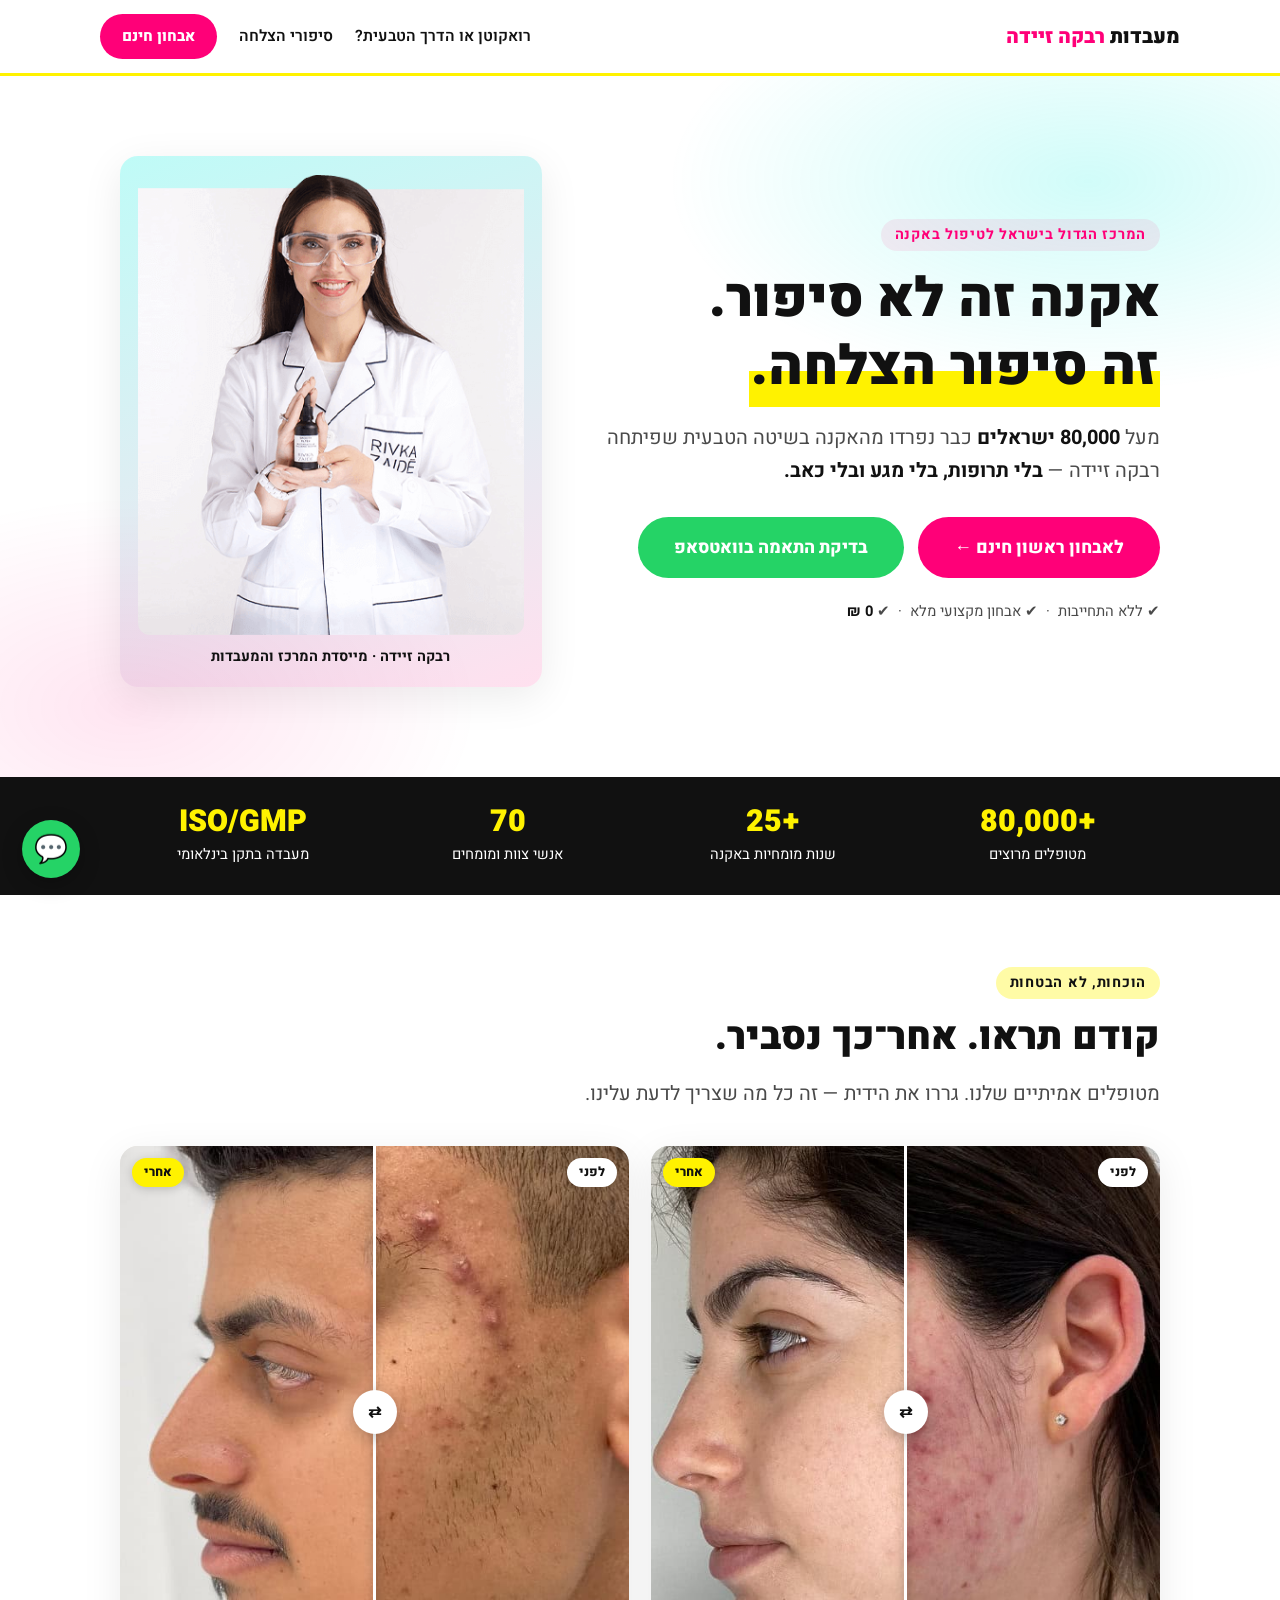
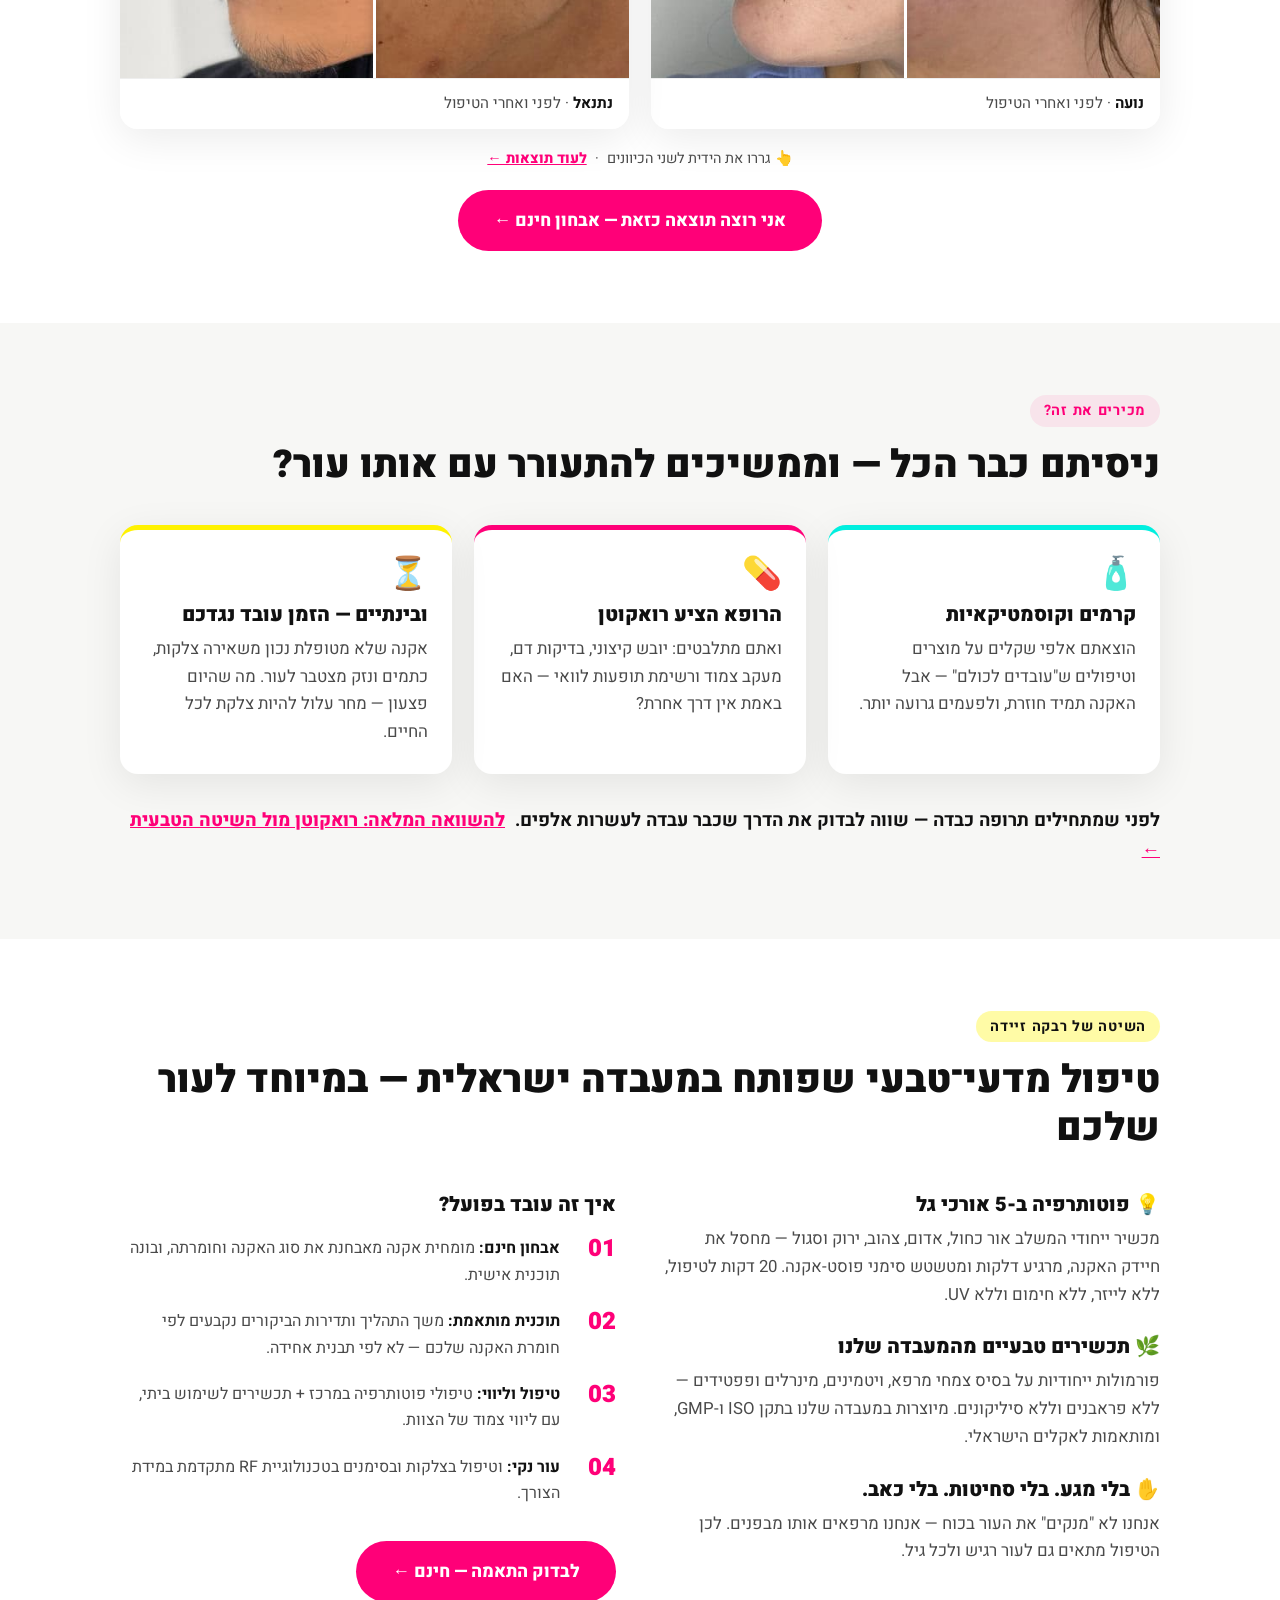
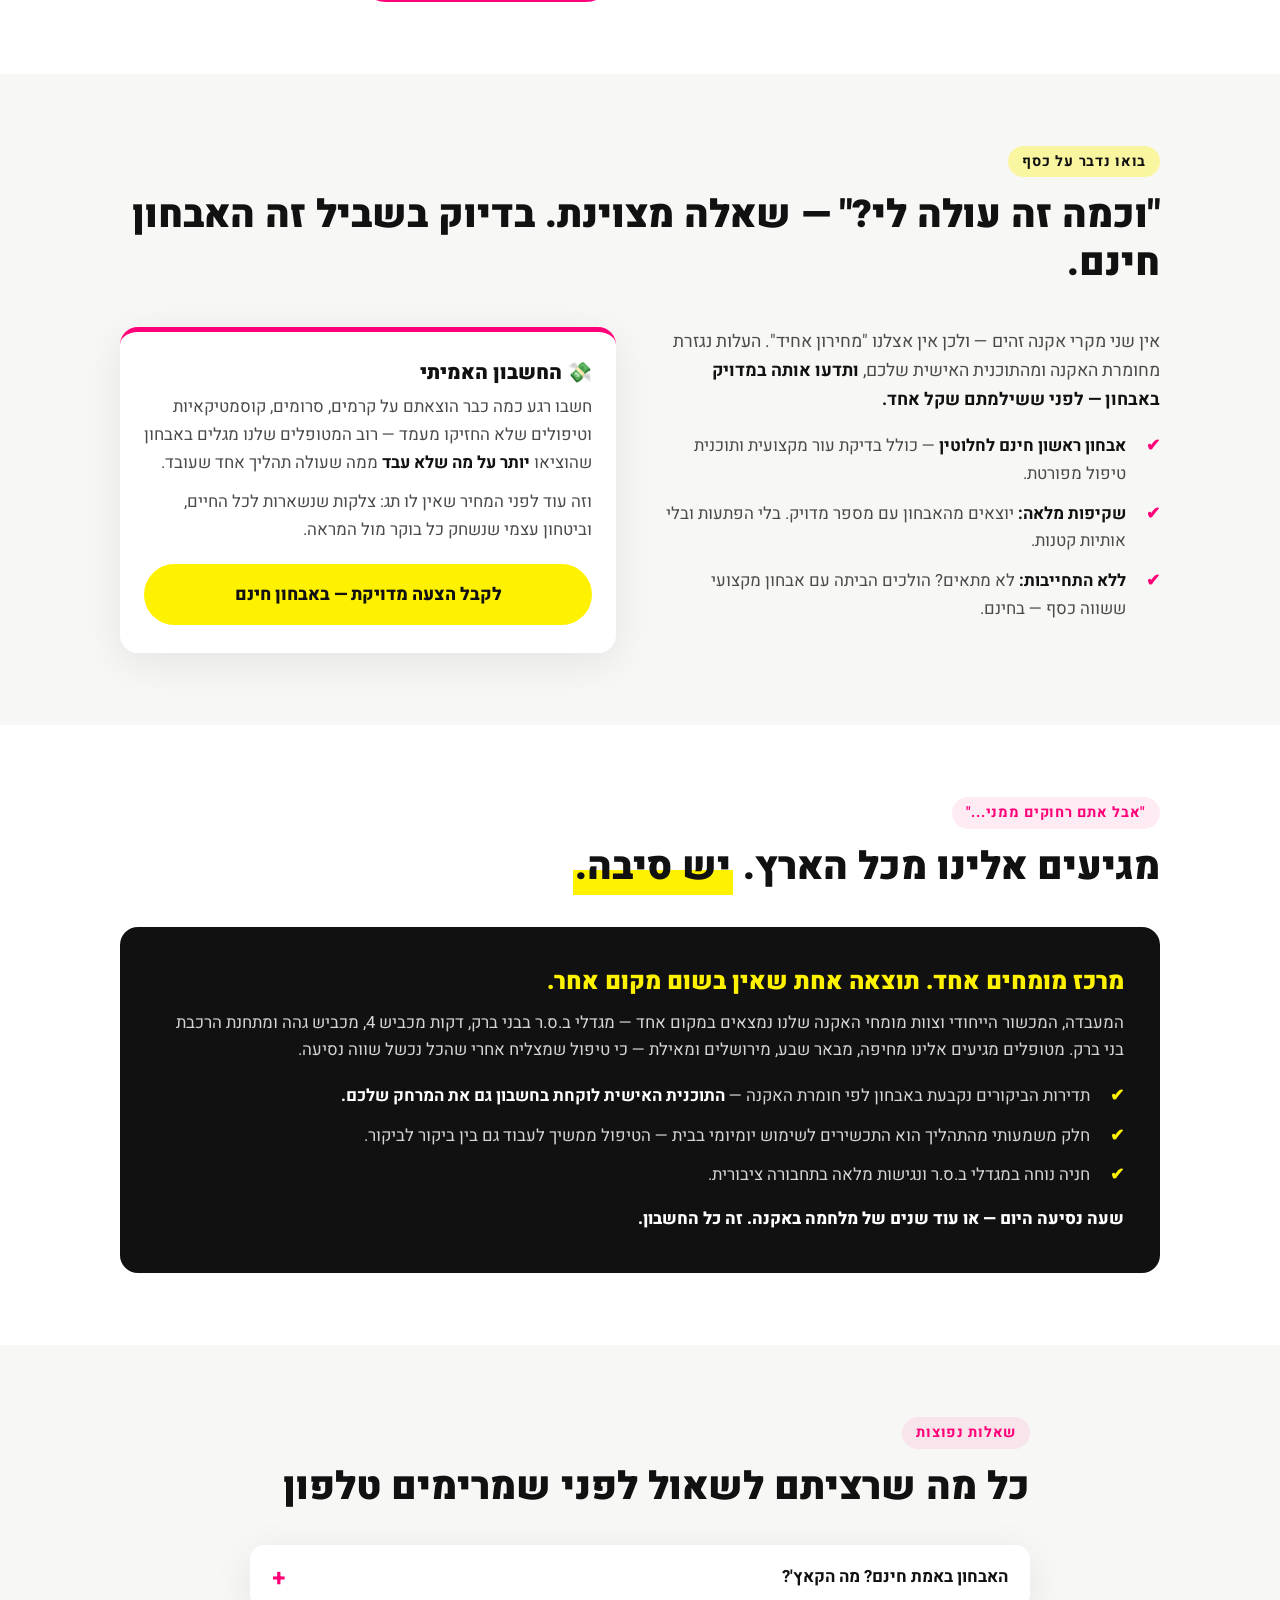
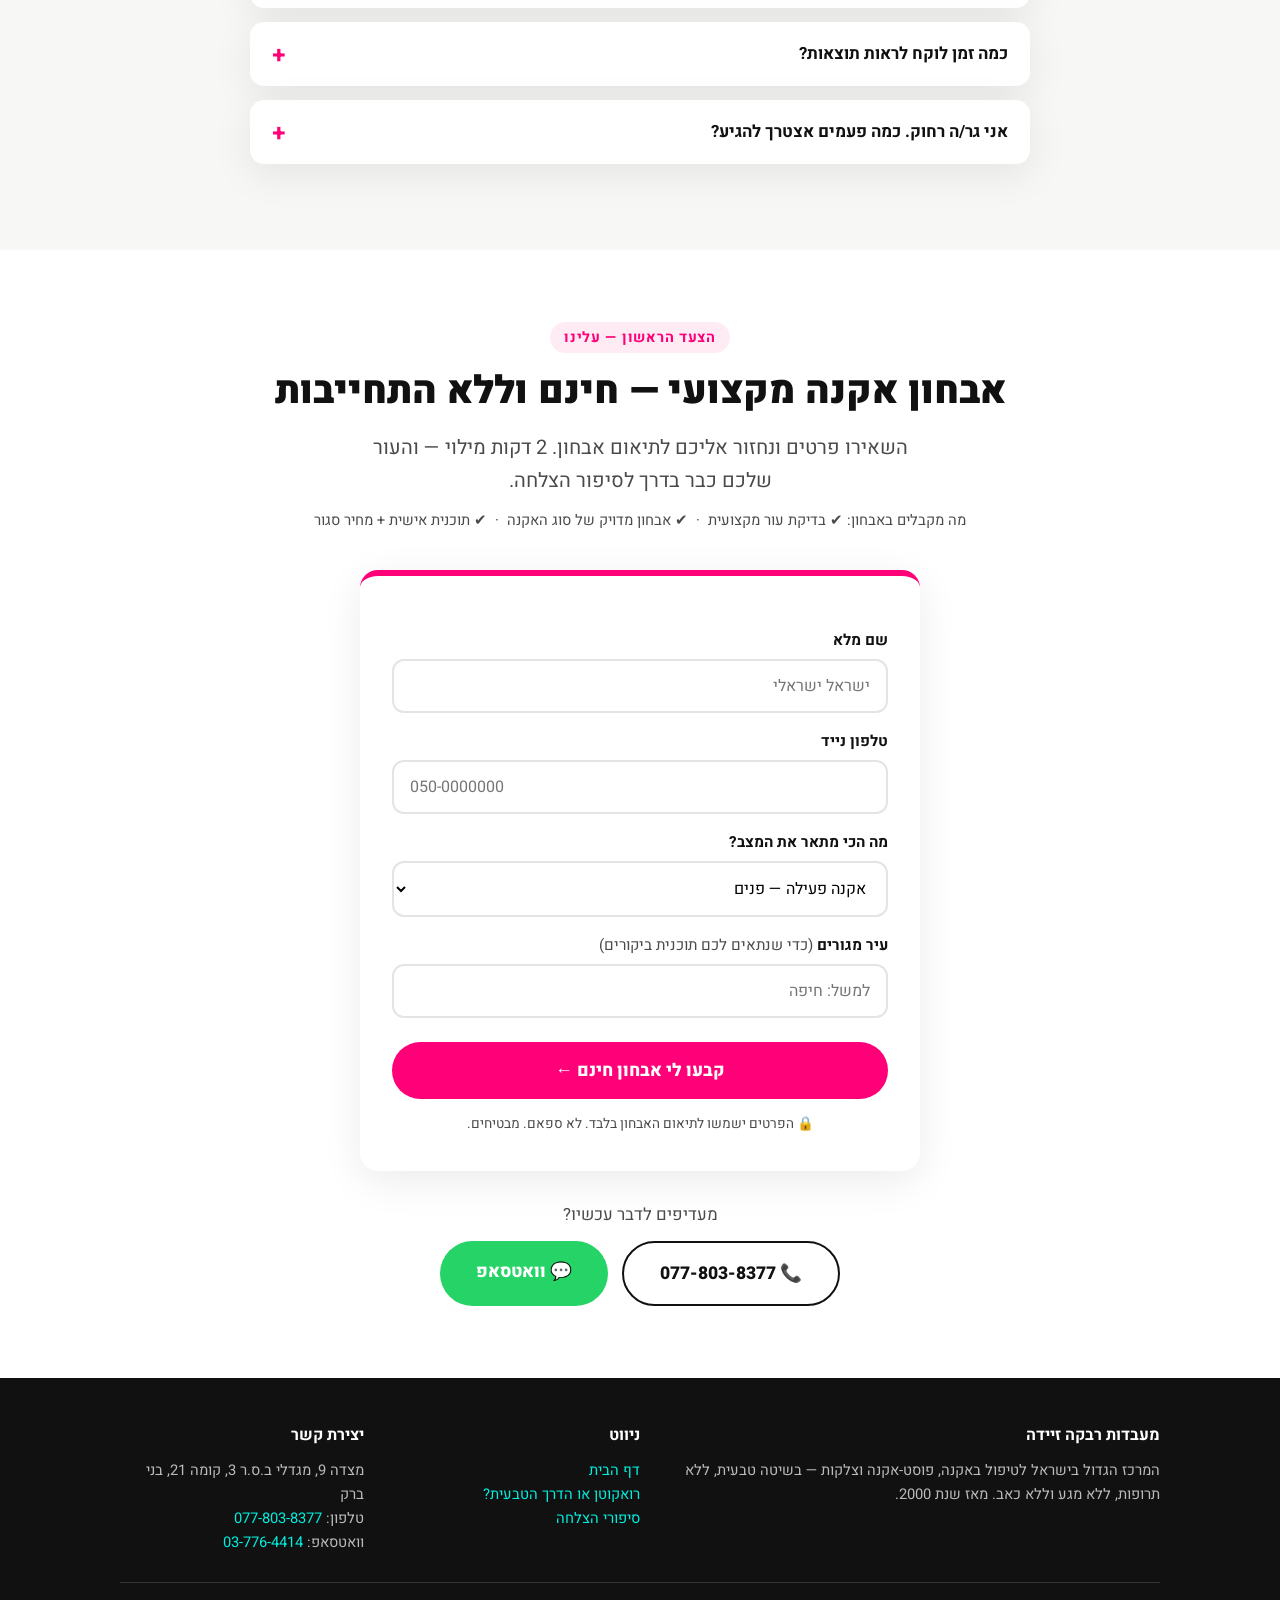
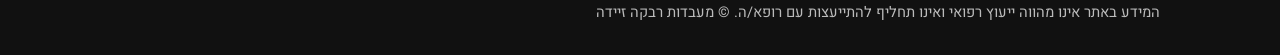
==== commit 494fb276: "חזרה לשפה העיצובית המקורית (Heebo, מעוגל, צללים רכים) על המבנה החדש Co-Authored-By: Claude Fable 5 <" ====
--- a/index.html
+++ b/index.html
@@ -7,7 +7,7 @@
   <meta name="description" content="מעל 80,000 ישראלים כבר נפרדו מהאקנה בשיטה הטבעית של מעבדות רבקה זיידה. אבחון ראשון חינם — בלי תרופות, בלי מגע, בלי כאב.">
   <link rel="preconnect" href="https://fonts.googleapis.com">
   <link rel="preconnect" href="https://fonts.gstatic.com" crossorigin>
-  <link href="https://fonts.googleapis.com/css2?family=Karantina:wght@300;400;700&family=Heebo:wght@400;500;700;800;900&display=swap" rel="stylesheet">
+  <link href="https://fonts.googleapis.com/css2?family=Heebo:wght@400;500;700;800;900&display=swap" rel="stylesheet">
   <link rel="stylesheet" href="styles.css">
 </head>
 <body>
--- a/styles.css
+++ b/styles.css
@@ -1,26 +1,19 @@
 /* ============================================================
-   מעבדות רבקה זיידה — "מעבדה פופ"
-   שפה: לבן מעבדה + דיו שחור + ורוד זיידה + צהוב מרקר + טורקיז,
-   חתימה: פס הספקטרום — 5 אורכי הגל של מכשיר הפוטותרפיה.
-   טיפוגרפיה: Karantina (תצוגה) / Heebo (גוף).
+   מעבדות רבקה זיידה — העיצוב המקורי (רך ומעוגל)
+   Heebo, פינות מעוגלות, צללים עדינים, כפתורי גלולה —
+   על המבנה המשופר: הוכחה קודם, סליידרים, טופס בכל עמוד.
    ============================================================ */
 :root {
   --pink: #ff0078;
   --yellow: #fff200;
   --teal: #00efdf;
-  --ink: #0f0f0f;
-  --smoke: #4c4d52;
-  --paper: #ffffff;
-  --paper-2: #f6f6f3;
+  --black: #111111;
+  --gray: #4a4a4a;
+  --light: #f7f7f5;
+  --white: #ffffff;
   --wa: #25d366;
-  --spectrum: linear-gradient(90deg, #8b5cf6, #3a86ff, #2dd4a7, #ffd60a, #ff5a5a, #8b5cf6);
-  --font-display: 'Karantina', 'Heebo', sans-serif;
-  --font-body: 'Heebo', sans-serif;
-  --radius: 16px;
-  --line: 2px solid var(--ink);
-  --pop: 5px 5px 0 var(--ink);
-  --pop-sm: 3px 3px 0 var(--ink);
-  --container: 1120px;
+  --radius: 18px;
+  --shadow: 0 10px 40px rgba(0, 0, 0, 0.08);
 }
 
 * { margin: 0; padding: 0; box-sizing: border-box; }
@@ -28,9 +21,9 @@
 html { scroll-behavior: smooth; }
 
 body {
-  font-family: var(--font-body);
-  color: var(--ink);
-  background: var(--paper);
+  font-family: 'Heebo', sans-serif;
+  color: var(--black);
+  background: var(--white);
   line-height: 1.65;
   -webkit-font-smoothing: antialiased;
 }
@@ -45,79 +38,63 @@
   border-radius: 4px;
 }
 
-.container { max-width: var(--container); margin: 0 auto; padding: 0 22px; }
+.container { max-width: 1080px; margin: 0 auto; padding: 0 20px; }
 
 /* ---------- טיפוגרפיה ---------- */
-h1, h2 {
-  font-family: var(--font-display);
-  font-weight: 700;
-  line-height: 0.95;
-  letter-spacing: 0.01em;
-}
-h1 { font-size: clamp(3.6rem, 9vw, 7rem); }
-h2 { font-size: clamp(2.6rem, 5.5vw, 4.2rem); margin-bottom: 18px; }
-h3 { font-family: var(--font-body); font-weight: 800; font-size: 1.18rem; margin-bottom: 8px; }
-p { color: var(--smoke); font-size: 1.05rem; }
-.lead { font-size: 1.28rem; color: var(--smoke); }
-strong { color: var(--ink); }
+h1, h2, h3 { font-weight: 900; line-height: 1.25; }
+h1 { font-size: clamp(2rem, 5vw, 3.4rem); }
+h2 { font-size: clamp(1.6rem, 4vw, 2.4rem); margin-bottom: 16px; }
+h3 { font-size: 1.25rem; margin-bottom: 8px; }
+p { color: var(--gray); font-size: 1.05rem; }
+.lead { font-size: 1.25rem; color: var(--gray); }
+strong { color: var(--black); }
 
 .highlight {
-  background: linear-gradient(transparent 58%, var(--yellow) 58%);
-  padding: 0 4px;
+  background: linear-gradient(transparent 55%, var(--yellow) 55%);
+  padding: 0 2px;
 }
 
 .kicker {
   display: inline-block;
-  font-weight: 800;
-  font-size: 0.82rem;
-  letter-spacing: 0.08em;
-  color: var(--ink);
-  background: var(--paper);
-  border: var(--line);
+  font-weight: 700;
+  font-size: 0.9rem;
+  letter-spacing: 0.05em;
+  color: var(--pink);
+  background: rgba(255, 0, 120, 0.08);
   border-radius: 100px;
-  box-shadow: var(--pop-sm);
-  padding: 5px 16px;
-  margin-bottom: 20px;
-}
-.kicker--pink { background: var(--pink); color: #fff; }
-.kicker--yellow { background: var(--yellow); }
-
-/* ---------- פס הספקטרום — החתימה ---------- */
-.spectrum {
-  height: 6px;
-  background: var(--spectrum);
-  background-size: 220% 100%;
-  animation: spectrum-flow 14s linear infinite;
-}
-.spectrum--thin { height: 4px; }
-@keyframes spectrum-flow {
-  from { background-position: 0% 0; }
-  to { background-position: -220% 0; }
-}
-
-/* ---------- כפתורים — מדבקות מעבדה ---------- */
+  padding: 4px 14px;
+  margin-bottom: 14px;
+}
+.kicker--pink { color: var(--pink); background: rgba(255, 0, 120, 0.08); }
+.kicker--yellow { color: var(--black); background: rgba(255, 242, 0, 0.35); }
+
+/* פס הספקטרום — לא בשימוש בעיצוב הזה */
+.spectrum { display: none; }
+
+/* ---------- כפתורים ---------- */
 .btn {
   display: inline-block;
-  font-family: var(--font-body);
+  font-family: inherit;
   font-weight: 800;
-  font-size: 1.05rem;
+  font-size: 1.1rem;
   text-decoration: none;
   text-align: center;
-  color: var(--ink);
-  background: var(--paper);
-  border: var(--line);
-  border-radius: 14px;
-  box-shadow: 4px 4px 0 var(--ink);
-  padding: 15px 30px;
+  border: none;
+  border-radius: 100px;
+  padding: 16px 36px;
   cursor: pointer;
+  color: var(--black);
+  background: var(--white);
   transition: transform 0.15s ease, box-shadow 0.15s ease;
 }
-.btn:hover { transform: translate(-2px, -2px); box-shadow: 7px 7px 0 var(--ink); }
-.btn:active { transform: translate(1px, 1px); box-shadow: 2px 2px 0 var(--ink); }
-.btn-pink { background: var(--pink); color: #fff; }
-.btn-yellow { background: var(--yellow); }
-.btn-whatsapp { background: var(--wa); color: #fff; }
-.btn-outline { background: var(--paper); }
+.btn:hover { transform: translateY(-2px); box-shadow: 0 8px 24px rgba(0, 0, 0, 0.18); }
+.btn-pink { background: var(--pink); color: var(--white); }
+.btn-pink:hover { box-shadow: 0 8px 24px rgba(255, 0, 120, 0.35); }
+.btn-yellow { background: var(--yellow); color: var(--black); }
+.btn-yellow:hover { box-shadow: 0 8px 24px rgba(255, 242, 0, 0.5); }
+.btn-whatsapp { background: var(--wa); color: var(--white); }
+.btn-whatsapp:hover { box-shadow: 0 8px 24px rgba(37, 211, 102, 0.4); }
+.btn-outline { background: transparent; border: 2px solid var(--black); }
 .btn-block { display: block; width: 100%; }
 
 /* ---------- ניווט ---------- */
@@ -125,145 +102,122 @@
   position: sticky;
   top: 0;
   z-index: 100;
-  background: var(--paper);
-  border-bottom: var(--line);
+  background: var(--white);
+  border-bottom: 3px solid var(--yellow);
 }
 .nav-inner {
   display: flex;
   align-items: center;
   justify-content: space-between;
-  padding: 12px 0;
+  padding: 14px 0;
   gap: 16px;
 }
 .logo {
-  font-family: var(--font-display);
-  font-weight: 700;
-  font-size: 2rem;
-  line-height: 1;
+  font-weight: 900;
+  font-size: 1.25rem;
+  line-height: 1.1;
   text-decoration: none;
-  color: var(--ink);
+  color: var(--black);
 }
 .logo span { color: var(--pink); }
-.nav-links { display: flex; gap: 24px; align-items: center; }
+.nav-links { display: flex; gap: 22px; align-items: center; }
 .nav-links a:not(.btn) {
   text-decoration: none;
-  font-weight: 700;
+  font-weight: 600;
   font-size: 0.98rem;
 }
 .nav-links a:not(.btn):hover { color: var(--pink); }
-.nav-cta { padding: 9px 20px; font-size: 0.95rem; box-shadow: var(--pop-sm); }
+.nav-cta { padding: 10px 22px; font-size: 0.95rem; }
 
 /* ---------- Hero ---------- */
 .hero {
   position: relative;
   overflow: hidden;
-  padding: 84px 0 96px;
+  padding: 80px 0 90px;
   background:
-    radial-gradient(640px 320px at 88% 10%, rgba(0, 239, 223, 0.14), transparent 70%),
-    radial-gradient(520px 320px at 6% 92%, rgba(255, 0, 120, 0.08), transparent 70%),
-    var(--paper);
+    radial-gradient(600px 300px at 85% 15%, rgba(0, 239, 223, 0.18), transparent 70%),
+    radial-gradient(500px 300px at 10% 90%, rgba(255, 0, 120, 0.10), transparent 70%),
+    var(--white);
 }
 .hero-grid {
   display: grid;
   grid-template-columns: 1.15fr 0.85fr;
-  gap: 56px;
+  gap: 48px;
   align-items: center;
 }
-.hero h1 { margin-bottom: 22px; }
-.hero .lead { margin-bottom: 30px; max-width: 34ch; }
-.hero-ctas { display: flex; gap: 16px; flex-wrap: wrap; margin-bottom: 24px; }
-.hero-note { font-size: 0.95rem; color: var(--smoke); font-weight: 500; }
-.hero-note strong { color: var(--ink); }
-
-/* קולאז' תמונה — מסגרת מדבקה */
+.hero h1 { margin-bottom: 20px; }
+.hero .lead { margin-bottom: 30px; }
+.hero-ctas { display: flex; gap: 14px; flex-wrap: wrap; margin-bottom: 22px; }
+.hero-note { font-size: 0.92rem; color: var(--gray); }
+.hero-note strong { color: var(--black); }
+
+/* תמונת ההירו — מסגרת רכה */
 .polaroid {
   position: relative;
-  background: var(--paper);
-  border: var(--line);
-  border-radius: var(--radius);
-  box-shadow: var(--pop);
-  padding: 14px 14px 18px;
-  transform: rotate(-2deg);
-}
-.polaroid img { border-radius: 8px; width: 100%; }
+  background: linear-gradient(160deg, rgba(0, 239, 223, 0.25), rgba(255, 0, 120, 0.12));
+  border-radius: var(--radius);
+  box-shadow: var(--shadow);
+  padding: 18px;
+}
+.polaroid img { border-radius: 12px; width: 100%; }
 .polaroid figcaption {
+  text-align: center;
+  font-size: 0.9rem;
   font-weight: 700;
-  font-size: 0.95rem;
+  margin-top: 10px;
+  color: var(--black);
+}
+.sticker { display: none; }
+
+/* ---------- מקטעים ---------- */
+.section { padding: 72px 0; }
+.section--tint { background: var(--light); }
+.section--ink { background: var(--black); color: var(--white); }
+.section--ink h2, .section--ink h3 { color: var(--white); }
+.section--ink p { color: #d5d5d5; }
+.section--ink strong { color: var(--white); }
+
+/* ---------- פס אמון ---------- */
+.trust-bar { background: var(--black); padding: 28px 0; }
+.trust-grid {
+  display: grid;
+  grid-template-columns: repeat(4, 1fr);
+  gap: 20px;
   text-align: center;
-  margin-top: 12px;
-}
-.sticker {
-  position: absolute;
-  font-weight: 800;
-  font-size: 0.8rem;
-  letter-spacing: 0.04em;
-  background: var(--yellow);
-  border: var(--line);
-  border-radius: 100px;
-  box-shadow: var(--pop-sm);
-  padding: 6px 14px;
-  white-space: nowrap;
-}
-.sticker--teal { background: var(--teal); }
-.sticker--pink { background: var(--pink); color: #fff; }
-.sticker-tl { top: -14px; right: -10px; transform: rotate(4deg); }
-.sticker-br { bottom: 74px; left: -14px; transform: rotate(-5deg); }
-
-/* ---------- מקטעים ---------- */
-.section { padding: 92px 0; }
-.section--tint { background: var(--paper-2); }
-.section--ink { background: var(--ink); color: var(--paper); }
-.section--ink h2, .section--ink h3 { color: var(--paper); }
-.section--ink p { color: #cfcfcf; }
-.section--ink strong { color: var(--paper); }
-
-/* ---------- פס אמון ---------- */
-.trust-bar {
-  background: var(--ink);
-  border-top: var(--line);
-  border-bottom: var(--line);
-  padding: 34px 0;
-}
-.trust-grid {
-  display: grid;
-  grid-template-columns: repeat(4, 1fr);
-  gap: 24px;
-  text-align: center;
 }
 .trust-num {
-  font-family: var(--font-display);
-  font-weight: 700;
-  font-size: clamp(2.6rem, 4.5vw, 3.8rem);
-  line-height: 1;
+  font-size: 1.9rem;
+  font-weight: 900;
   color: var(--yellow);
+  line-height: 1.1;
   direction: ltr;
 }
-.trust-label { color: var(--paper); font-size: 0.95rem; margin-top: 6px; font-weight: 500; }
+.trust-label { color: var(--white); font-size: 0.92rem; margin-top: 4px; }
 
 /* ---------- כרטיסים ---------- */
 .cards {
   display: grid;
   grid-template-columns: repeat(3, 1fr);
-  gap: 24px;
-  margin-top: 40px;
+  gap: 22px;
+  margin-top: 36px;
 }
 .card {
-  background: var(--paper);
-  border: var(--line);
-  border-radius: var(--radius);
-  box-shadow: var(--pop);
+  background: var(--white);
+  border-radius: var(--radius);
   padding: 28px 24px;
-}
-.card .icon { font-size: 2.1rem; margin-bottom: 14px; line-height: 1; }
-.card--pink { border-top: 8px solid var(--pink); }
-.card--teal { border-top: 8px solid var(--teal); }
-.card--yellow { border-top: 8px solid var(--yellow); }
+  box-shadow: var(--shadow);
+  border-top: 5px solid var(--teal);
+}
+.card .icon { font-size: 2rem; margin-bottom: 12px; line-height: 1; }
+.card--teal { border-top-color: var(--teal); }
+.card--pink { border-top-color: var(--pink); }
+.card--yellow { border-top-color: var(--yellow); }
 
 /* ---------- שני טורים ---------- */
 .two-col {
   display: grid;
   grid-template-columns: 1fr 1fr;
-  gap: 52px;
+  gap: 48px;
   align-items: start;
 }
 
@@ -271,46 +225,37 @@
 .check-list { list-style: none; margin-top: 18px; }
 .check-list li {
   position: relative;
-  padding-right: 36px;
-  margin-bottom: 14px;
+  padding-right: 34px;
+  margin-bottom: 12px;
   font-size: 1.05rem;
-  color: var(--smoke);
+  color: var(--gray);
 }
 .check-list li::before {
   content: "✔";
   position: absolute;
   right: 0;
-  top: 2px;
-  width: 24px;
-  height: 24px;
-  display: flex;
-  align-items: center;
-  justify-content: center;
-  font-size: 0.75rem;
-  color: var(--ink);
-  background: var(--teal);
-  border: var(--line);
-  border-radius: 50%;
-}
-
-/* ---------- תהליך ממוספר (סדר אמיתי) ---------- */
+  top: 0;
+  color: var(--pink);
+  font-weight: 900;
+}
+
+/* ---------- תהליך ממוספר ---------- */
 .steps { list-style: none; margin-top: 18px; counter-reset: step; }
 .steps li {
   position: relative;
-  padding-right: 64px;
-  margin-bottom: 22px;
-  color: var(--smoke);
+  padding-right: 56px;
+  margin-bottom: 20px;
+  color: var(--gray);
 }
 .steps li::before {
   counter-increment: step;
   content: "0" counter(step);
   position: absolute;
   right: 0;
-  top: -6px;
-  font-family: var(--font-display);
-  font-weight: 700;
-  font-size: 2.6rem;
-  line-height: 1;
+  top: 0;
+  font-weight: 900;
+  font-size: 1.5rem;
+  line-height: 1.2;
   color: var(--pink);
 }
 
@@ -318,14 +263,13 @@
 .ba-grid {
   display: grid;
   grid-template-columns: 1fr 1fr;
-  gap: 26px;
-  margin-top: 40px;
+  gap: 22px;
+  margin-top: 36px;
 }
 .ba-frame {
-  background: var(--paper);
-  border: var(--line);
-  border-radius: var(--radius);
-  box-shadow: var(--pop);
+  background: var(--white);
+  border-radius: var(--radius);
+  box-shadow: var(--shadow);
   overflow: hidden;
 }
 .ba-slider {
@@ -333,7 +277,7 @@
   aspect-ratio: 600 / 628;
   overflow: hidden;
   touch-action: pan-y;
-  direction: ltr; /* ציר הגרירה קבוע, התוכן ממילא תמונה */
+  direction: ltr;
 }
 .ba-layer {
   position: absolute;
@@ -354,8 +298,8 @@
   left: var(--pos, 50%);
   width: 3px;
   margin-left: -1.5px;
-  background: var(--paper);
-  box-shadow: 0 0 0 1px rgba(15, 15, 15, 0.35);
+  background: var(--white);
+  box-shadow: 0 0 10px rgba(0, 0, 0, 0.35);
   pointer-events: none;
 }
 .ba-grip {
@@ -366,14 +310,14 @@
   width: 44px;
   height: 44px;
   border-radius: 50%;
-  background: var(--paper);
-  border: var(--line);
-  box-shadow: var(--pop-sm);
+  background: var(--white);
+  box-shadow: 0 4px 16px rgba(0, 0, 0, 0.25);
   display: flex;
   align-items: center;
   justify-content: center;
   font-weight: 800;
   font-size: 1rem;
+  color: var(--black);
   pointer-events: none;
 }
 .ba-tag {
@@ -382,9 +326,10 @@
   font-weight: 800;
   font-size: 0.8rem;
   padding: 4px 12px;
-  border: var(--line);
   border-radius: 100px;
-  background: var(--paper);
+  background: var(--white);
+  box-shadow: 0 2px 10px rgba(0, 0, 0, 0.18);
+  color: var(--black);
   pointer-events: none;
 }
 .ba-tag--before { right: 12px; }
@@ -401,26 +346,25 @@
 }
 .ba-caption {
   font-size: 0.95rem;
-  color: var(--smoke);
-  padding: 14px 18px;
-  border-top: var(--line);
-  background: var(--paper);
-}
-.ba-caption strong { color: var(--ink); }
+  color: var(--gray);
+  padding: 12px 16px;
+  border-top: 1px solid #eee;
+  background: var(--white);
+}
+.ba-caption strong { color: var(--black); }
 .ba-hint {
   text-align: center;
   font-size: 0.9rem;
-  color: var(--smoke);
+  color: var(--gray);
   margin-top: 18px;
 }
 
 /* ---------- תמונות כלליות ---------- */
 .img-card {
-  border: var(--line);
-  border-radius: var(--radius);
-  box-shadow: var(--pop);
+  border-radius: var(--radius);
+  box-shadow: var(--shadow);
   overflow: hidden;
-  background: var(--paper);
+  background: var(--white);
 }
 .img-card img { width: 100%; }
 
@@ -428,105 +372,79 @@
 .testimonials {
   display: grid;
   grid-template-columns: repeat(3, 1fr);
-  gap: 24px;
-  margin-top: 40px;
+  gap: 22px;
+  margin-top: 36px;
 }
 .testimonial {
-  background: var(--paper);
-  border: var(--line);
-  border-radius: var(--radius);
-  box-shadow: var(--pop);
+  background: var(--white);
+  border-radius: var(--radius);
   padding: 26px 24px;
+  box-shadow: var(--shadow);
   display: flex;
   flex-direction: column;
 }
-.stars { color: var(--pink); font-size: 1rem; margin-bottom: 12px; letter-spacing: 3px; }
-.testimonial blockquote { flex: 1; font-size: 1rem; color: var(--smoke); }
-.testimonial .who { margin-top: 18px; font-weight: 800; font-size: 0.95rem; }
+.stars { color: #f5a623; font-size: 1.1rem; margin-bottom: 10px; letter-spacing: 2px; }
+.testimonial blockquote { flex: 1; font-size: 1rem; color: var(--gray); }
+.testimonial .who { margin-top: 16px; font-weight: 700; font-size: 0.95rem; }
 .testimonial .who span {
   display: block;
-  font-weight: 600;
+  font-weight: 500;
   color: var(--pink);
   font-size: 0.85rem;
 }
 
-/* ---------- תיבת מרחק / ציטוט גדול ---------- */
+/* ---------- תיבה שחורה ---------- */
 .ink-box {
-  position: relative;
-  background: var(--ink);
-  color: var(--paper);
-  border-radius: var(--radius);
-  padding: 44px 40px 40px;
-  margin-top: 40px;
-  overflow: hidden;
-}
-.ink-box::before {
-  content: "";
-  position: absolute;
-  top: 0;
-  right: 0;
-  left: 0;
-  height: 6px;
-  background: var(--spectrum);
-  background-size: 220% 100%;
-  animation: spectrum-flow 14s linear infinite;
+  background: var(--black);
+  color: var(--white);
+  border-radius: var(--radius);
+  padding: 40px 36px;
+  margin-top: 36px;
 }
 .ink-box h3 { color: var(--yellow); font-size: 1.5rem; }
-.ink-box p { color: #cfcfcf; }
-.ink-box strong { color: var(--paper); }
-.ink-box .check-list li { color: #cfcfcf; }
+.ink-box p { color: #d5d5d5; }
+.ink-box strong { color: var(--white); }
+.ink-box .check-list li { color: #d5d5d5; }
+.ink-box .check-list li::before { color: var(--yellow); }
 
 /* ---------- טבלת השוואה ---------- */
 .compare-table {
   width: 100%;
-  border-collapse: separate;
-  border-spacing: 0;
-  margin-top: 34px;
-  background: var(--paper);
-  border: var(--line);
+  border-collapse: collapse;
+  margin-top: 30px;
+  background: var(--white);
   border-radius: var(--radius);
   overflow: hidden;
-  box-shadow: var(--pop);
+  box-shadow: var(--shadow);
 }
 .compare-table th, .compare-table td {
-  padding: 18px 20px;
+  padding: 16px 18px;
   text-align: right;
-  border-bottom: 1px solid #e4e4e0;
+  border-bottom: 1px solid #eee;
   vertical-align: top;
 }
 .compare-table tr:last-child th, .compare-table tr:last-child td { border-bottom: none; }
-.compare-table thead th {
-  background: var(--ink);
-  color: var(--paper);
-  font-size: 1.1rem;
-  border-bottom: var(--line);
-}
+.compare-table thead th { background: var(--black); color: var(--white); font-size: 1.05rem; }
 .compare-table thead th.col-rz { background: var(--pink); }
-.compare-table tbody th {
-  font-weight: 800;
-  background: var(--paper-2);
-  width: 20%;
-  border-left: 1px solid #e4e4e0;
-}
-.compare-table td.rz { background: rgba(0, 239, 223, 0.08); font-weight: 500; }
-.compare-table td { color: var(--smoke); }
-.compare-table td strong { color: var(--ink); }
+.compare-table tbody th { font-weight: 700; background: var(--light); width: 22%; }
+.compare-table td { color: var(--gray); }
+.compare-table td strong { color: var(--black); }
+.compare-table td.rz { background: rgba(0, 239, 223, 0.07); font-weight: 500; }
 
 /* ---------- FAQ ---------- */
 .faq-item {
-  background: var(--paper);
-  border: var(--line);
+  background: var(--white);
   border-radius: 14px;
-  box-shadow: var(--pop-sm);
-  margin-bottom: 16px;
+  box-shadow: var(--shadow);
+  margin-bottom: 14px;
   overflow: hidden;
 }
 .faq-item summary {
   cursor: pointer;
-  font-weight: 800;
+  font-weight: 700;
   font-size: 1.05rem;
   padding: 18px 22px;
-  padding-left: 56px;
+  padding-left: 52px;
   list-style: none;
   position: relative;
 }
@@ -534,11 +452,9 @@
 .faq-item summary::after {
   content: "+";
   position: absolute;
-  left: 20px;
-  top: 12px;
-  font-family: var(--font-display);
-  font-size: 2rem;
-  line-height: 1.4;
+  left: 22px;
+  top: 14px;
+  font-size: 1.5rem;
   color: var(--pink);
 }
 .faq-item[open] summary::after { content: "−"; }
@@ -546,100 +462,58 @@
 
 /* ---------- טופס ---------- */
 .form-wrap {
-  position: relative;
-  background: var(--paper);
-  border: var(--line);
-  border-radius: var(--radius);
-  box-shadow: var(--pop);
-  padding: 38px 34px;
+  background: var(--white);
+  border-radius: var(--radius);
+  box-shadow: var(--shadow);
+  padding: 36px 32px;
   max-width: 560px;
-  margin: 40px auto 0;
+  margin: 36px auto 0;
+  border-top: 6px solid var(--pink);
   text-align: right;
 }
-.form-wrap::before {
-  content: "";
-  position: absolute;
-  top: 0;
-  right: 0;
-  left: 0;
-  height: 6px;
-  border-radius: var(--radius) var(--radius) 0 0;
-  background: var(--spectrum);
-  background-size: 220% 100%;
-  animation: spectrum-flow 14s linear infinite;
-}
-.form-stamp {
-  position: absolute;
-  top: -18px;
-  left: 26px;
-  transform: rotate(-6deg);
-  font-family: var(--font-display);
-  font-weight: 700;
-  font-size: 1.5rem;
-  line-height: 1;
-  background: var(--yellow);
-  border: var(--line);
-  border-radius: 10px;
-  box-shadow: var(--pop-sm);
-  padding: 8px 16px;
-}
+.form-stamp { display: none; }
 .form-wrap label {
   display: block;
-  font-weight: 800;
-  margin: 18px 0 6px;
+  font-weight: 700;
+  margin: 16px 0 6px;
   font-size: 0.95rem;
 }
-.form-wrap label .opt { font-weight: 500; color: var(--smoke); }
+.form-wrap label .opt { font-weight: 400; color: var(--gray); }
 .form-wrap input, .form-wrap select {
   width: 100%;
   font-family: inherit;
   font-size: 1rem;
   padding: 13px 16px;
-  border: var(--line);
+  border: 2px solid #e4e4e4;
   border-radius: 12px;
-  background: var(--paper);
+  background: var(--white);
+  transition: border-color 0.15s;
 }
 .form-wrap input:focus, .form-wrap select:focus {
-  outline: 3px solid var(--teal);
-  outline-offset: 0;
-}
-.form-wrap .btn { margin-top: 26px; }
+  outline: none;
+  border-color: var(--pink);
+}
+.form-wrap .btn { margin-top: 24px; }
 .form-note { font-size: 0.85rem; text-align: center; margin-top: 14px; }
 
 /* ---------- CTA סופי ---------- */
 .final-cta { text-align: center; }
 .final-cta .lead { max-width: 560px; margin: 0 auto; }
-.cta-row { display: flex; gap: 16px; justify-content: center; flex-wrap: wrap; margin-top: 28px; }
+.cta-row { display: flex; gap: 14px; justify-content: center; flex-wrap: wrap; margin-top: 24px; }
 
 /* ---------- פוטר ---------- */
-.footer {
-  background: var(--ink);
-  color: #bdbdbd;
-  padding: 48px 0 32px;
-  font-size: 0.95rem;
-}
+.footer { background: var(--black); color: #bbb; padding: 44px 0 30px; font-size: 0.92rem; }
 .footer-grid {
   display: grid;
   grid-template-columns: 2fr 1fr 1fr;
-  gap: 36px;
-  margin-bottom: 28px;
-}
-.footer h4 {
-  font-family: var(--font-display);
-  font-weight: 700;
-  font-size: 1.6rem;
-  color: var(--paper);
-  margin-bottom: 10px;
-}
-.footer p { color: #bdbdbd; font-size: 0.95rem; }
+  gap: 32px;
+  margin-bottom: 26px;
+}
+.footer h4 { color: var(--white); margin-bottom: 10px; font-size: 1rem; }
+.footer p { color: #bbb; font-size: 0.92rem; }
 .footer a { color: var(--teal); text-decoration: none; }
 .footer a:hover { text-decoration: underline; }
-.footer-bottom {
-  border-top: 1px solid #333;
-  padding-top: 18px;
-  font-size: 0.8rem;
-  color: #8a8a8a;
-}
+.footer-bottom { border-top: 1px solid #333; padding-top: 18px; font-size: 0.8rem; color: #888; }
 
 /* ---------- וואטסאפ צף + בר נייד ---------- */
 .wa-float {
@@ -651,17 +525,16 @@
   height: 58px;
   border-radius: 50%;
   background: var(--wa);
-  color: #fff;
-  border: var(--line);
-  box-shadow: var(--pop-sm);
+  color: var(--white);
   display: flex;
   align-items: center;
   justify-content: center;
-  font-size: 1.6rem;
+  font-size: 1.7rem;
   text-decoration: none;
+  box-shadow: 0 6px 20px rgba(0, 0, 0, 0.25);
   transition: transform 0.15s ease;
 }
-.wa-float:hover { transform: translate(-2px, -2px); }
+.wa-float:hover { transform: scale(1.08); }
 
 .mobile-cta {
   display: none;
@@ -670,43 +543,41 @@
   right: 0;
   left: 0;
   z-index: 190;
-  background: var(--paper);
-  border-top: var(--line);
+  background: var(--white);
+  border-top: 1px solid #eee;
+  box-shadow: 0 -6px 20px rgba(0, 0, 0, 0.08);
   padding: 10px 14px;
   gap: 10px;
 }
-.mobile-cta .btn { flex: 1; padding: 12px 10px; font-size: 0.95rem; box-shadow: var(--pop-sm); }
+.mobile-cta .btn { flex: 1; padding: 12px 10px; font-size: 0.95rem; }
 
 /* ---------- חשיפת גלילה ---------- */
 .reveal {
   opacity: 0;
-  transform: translateY(20px);
+  transform: translateY(18px);
   transition: opacity 0.6s ease, transform 0.6s ease;
 }
 .reveal.in { opacity: 1; transform: none; }
 
 @media (prefers-reduced-motion: reduce) {
   html { scroll-behavior: auto; }
-  .spectrum, .ink-box::before, .form-wrap::before { animation: none; }
   .reveal { opacity: 1; transform: none; transition: none; }
   .btn, .wa-float { transition: none; }
 }
 
 /* ---------- מובייל ---------- */
 @media (max-width: 900px) {
-  .section { padding: 60px 0; }
+  .section { padding: 52px 0; }
   .hero { padding: 56px 0 64px; }
-  .hero-grid { grid-template-columns: 1fr; gap: 44px; }
-  .hero .lead { max-width: none; }
+  .hero-grid { grid-template-columns: 1fr; gap: 36px; }
   .nav-links a:not(.btn) { display: none; }
   .trust-grid { grid-template-columns: repeat(2, 1fr); }
   .cards, .testimonials { grid-template-columns: 1fr; }
-  .two-col { grid-template-columns: 1fr; gap: 32px; }
+  .two-col { grid-template-columns: 1fr; gap: 28px; }
   .ba-grid { grid-template-columns: 1fr; }
   .footer-grid { grid-template-columns: 1fr; }
   .footer { padding-bottom: 96px; }
-  .compare-table th, .compare-table td { padding: 12px 12px; font-size: 0.92rem; }
-  .polaroid { transform: rotate(-1deg); margin: 0 8px; }
+  .compare-table th, .compare-table td { padding: 12px 12px; font-size: 0.9rem; }
   .mobile-cta { display: flex; }
   .wa-float { bottom: 78px; }
 }
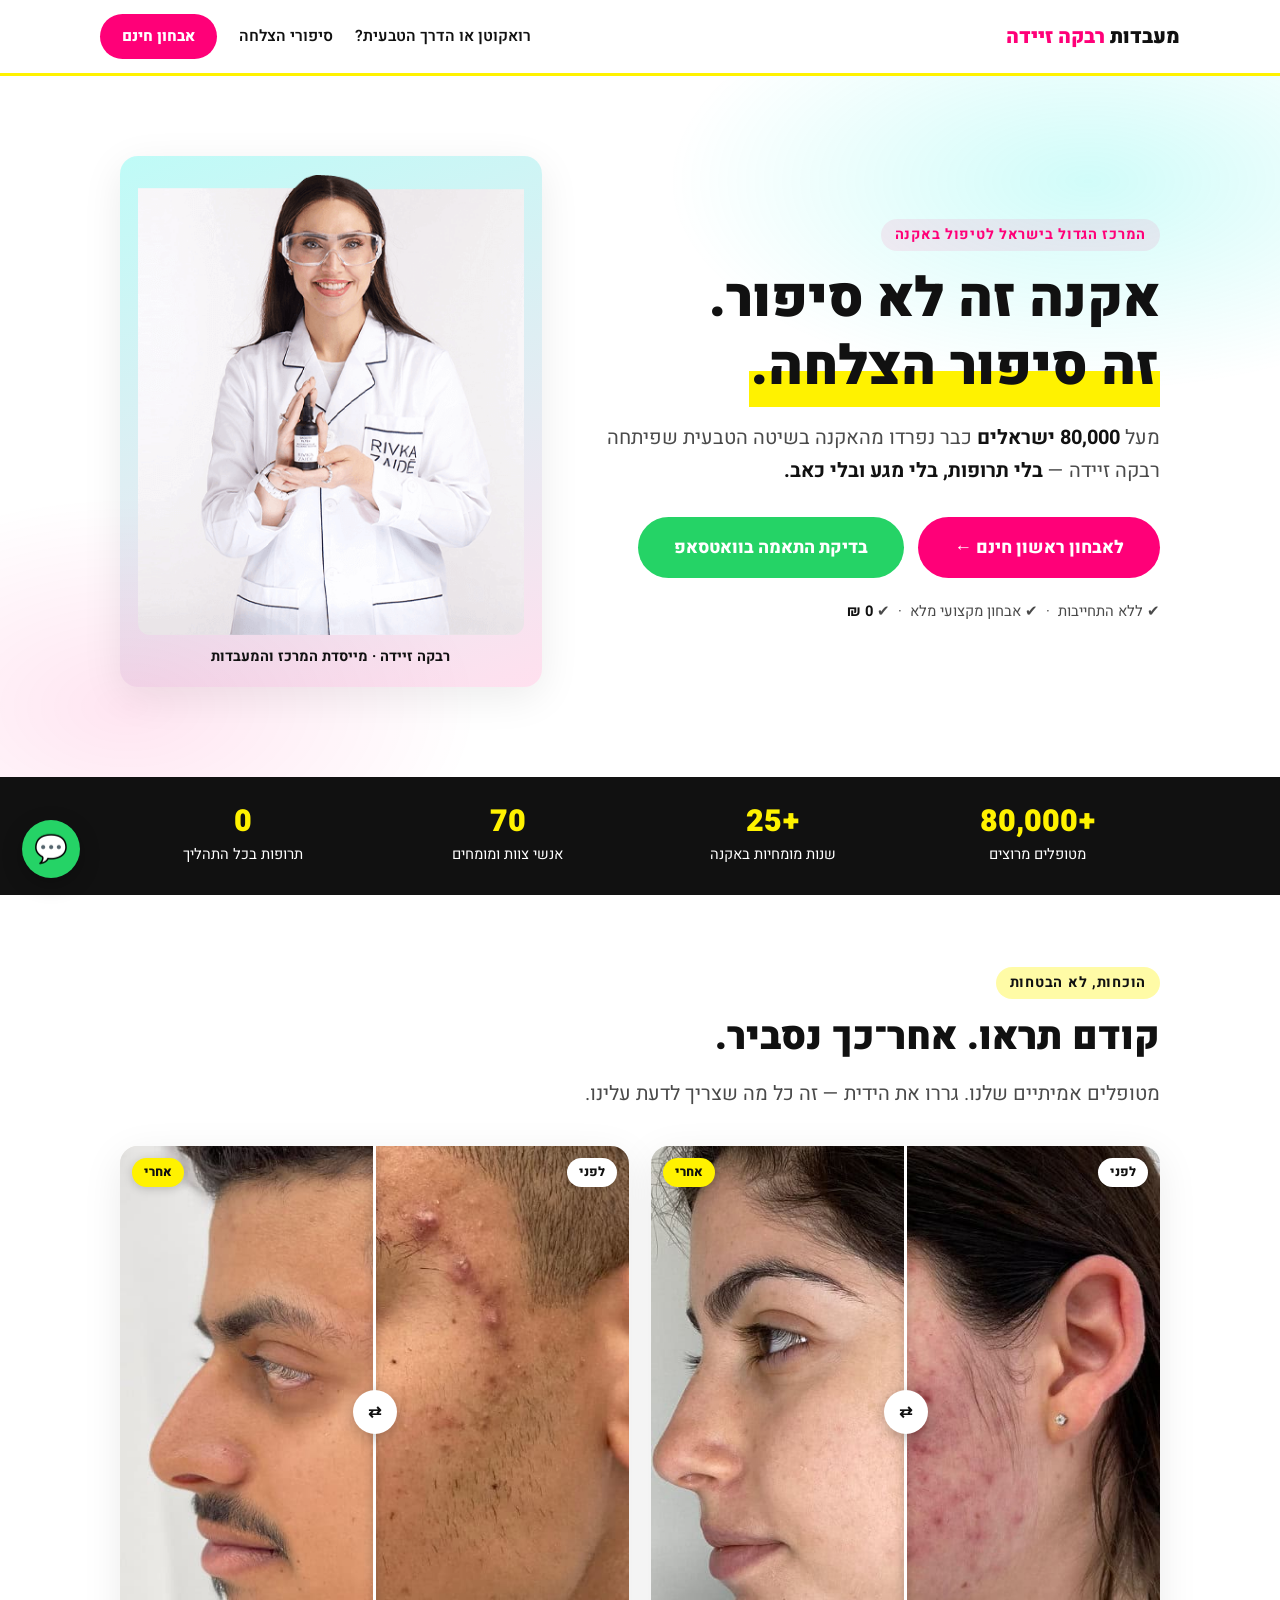
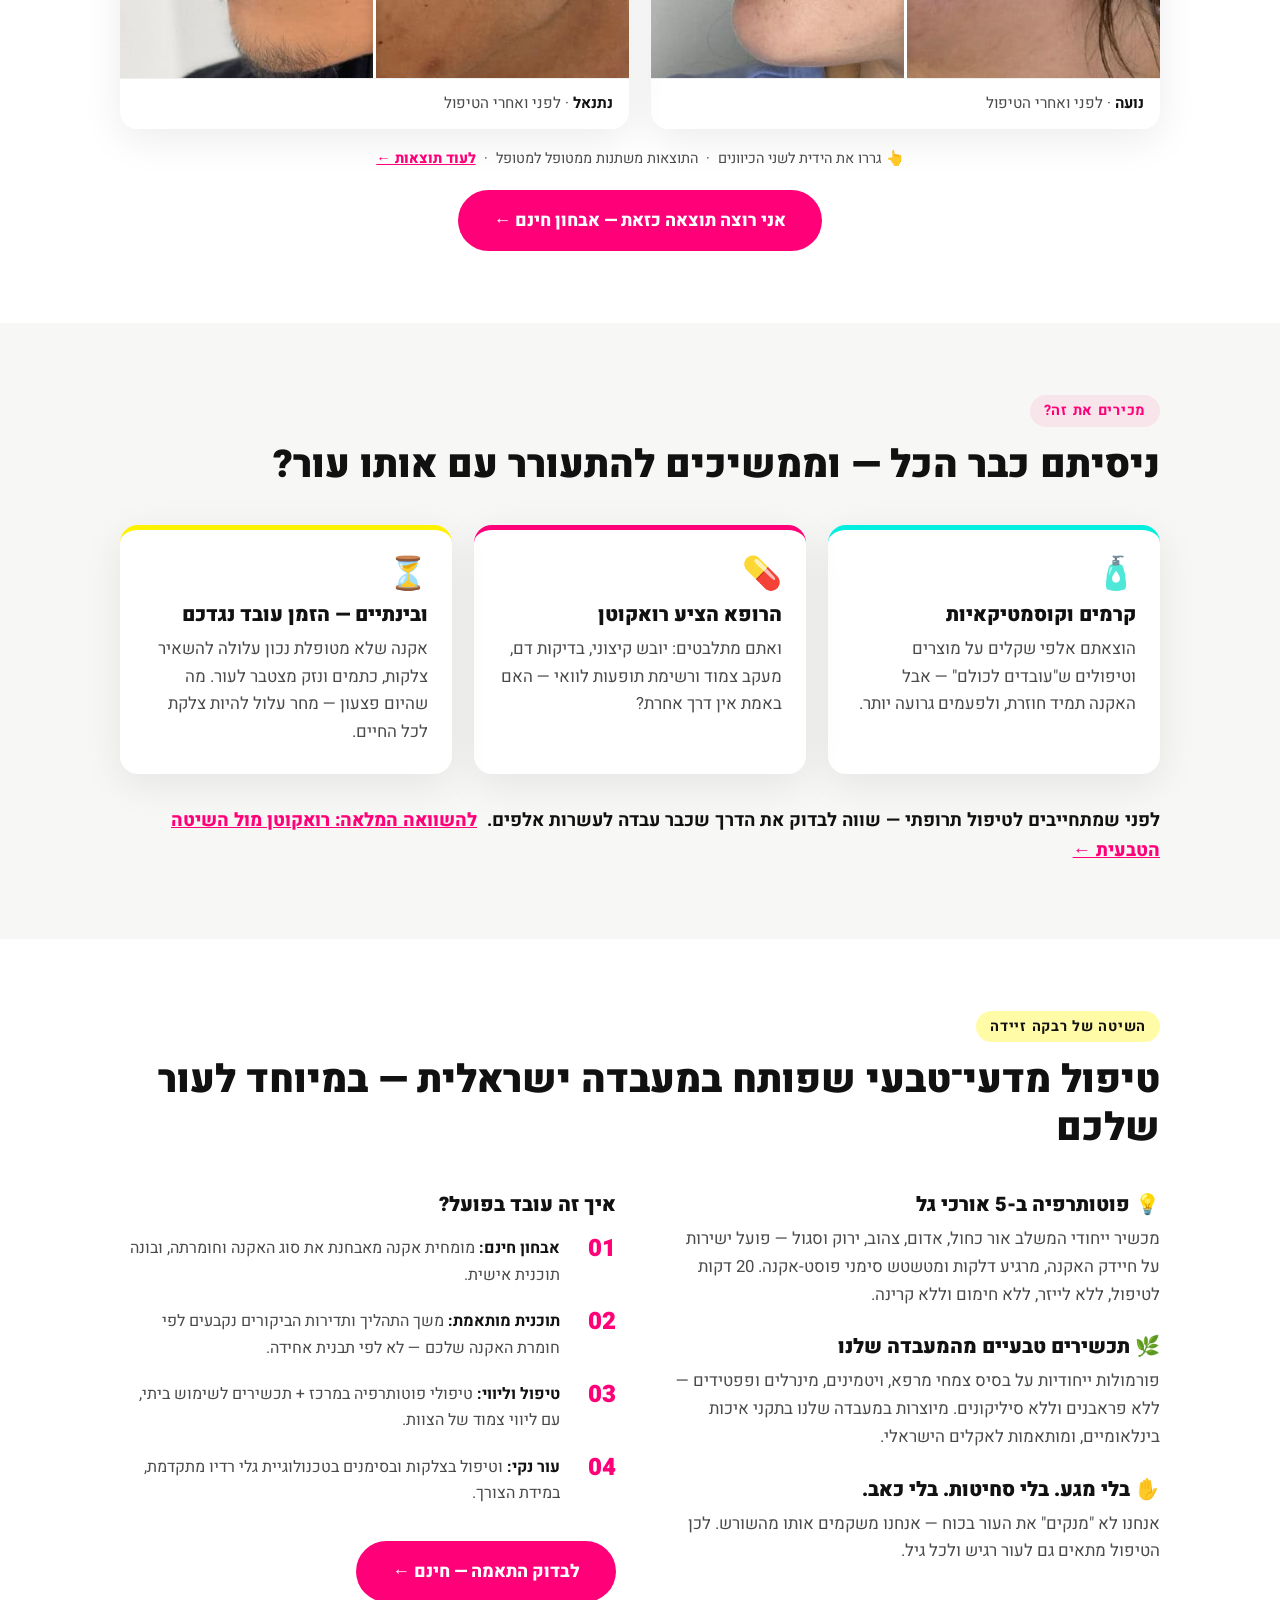
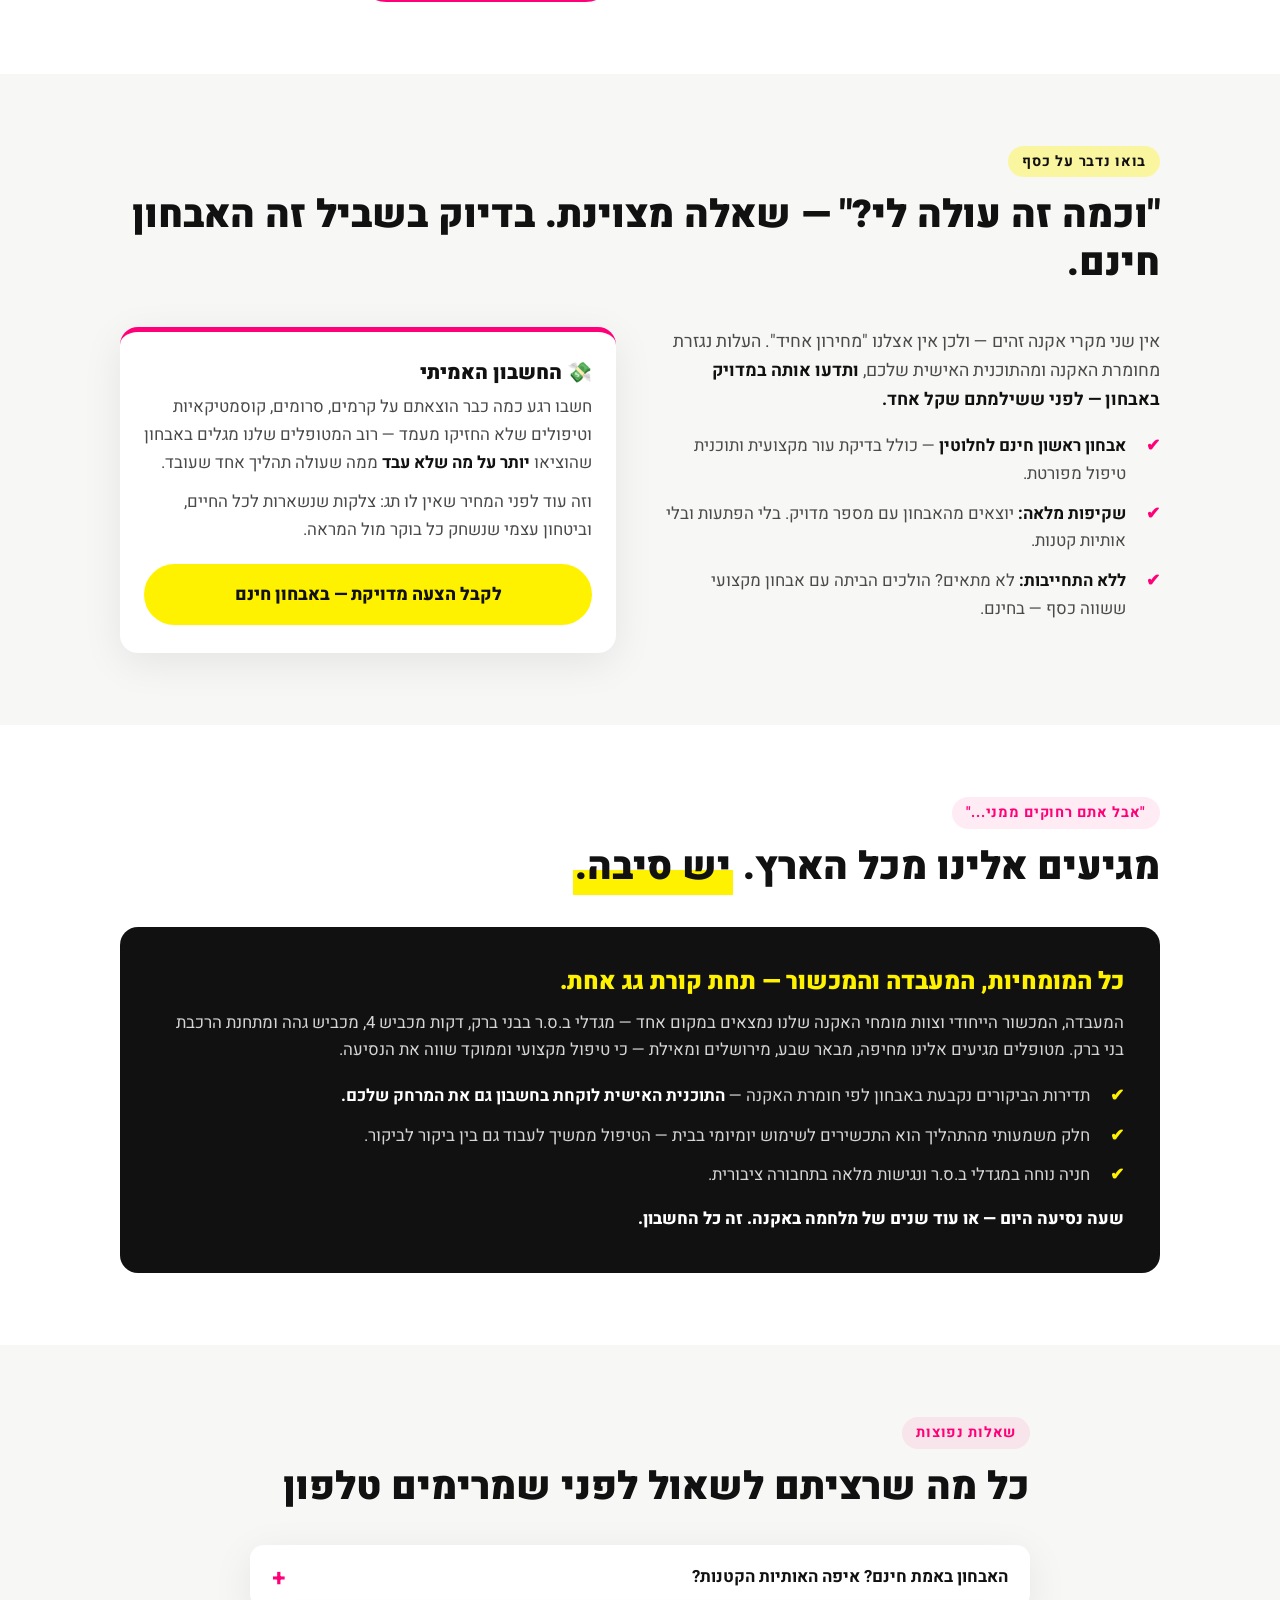
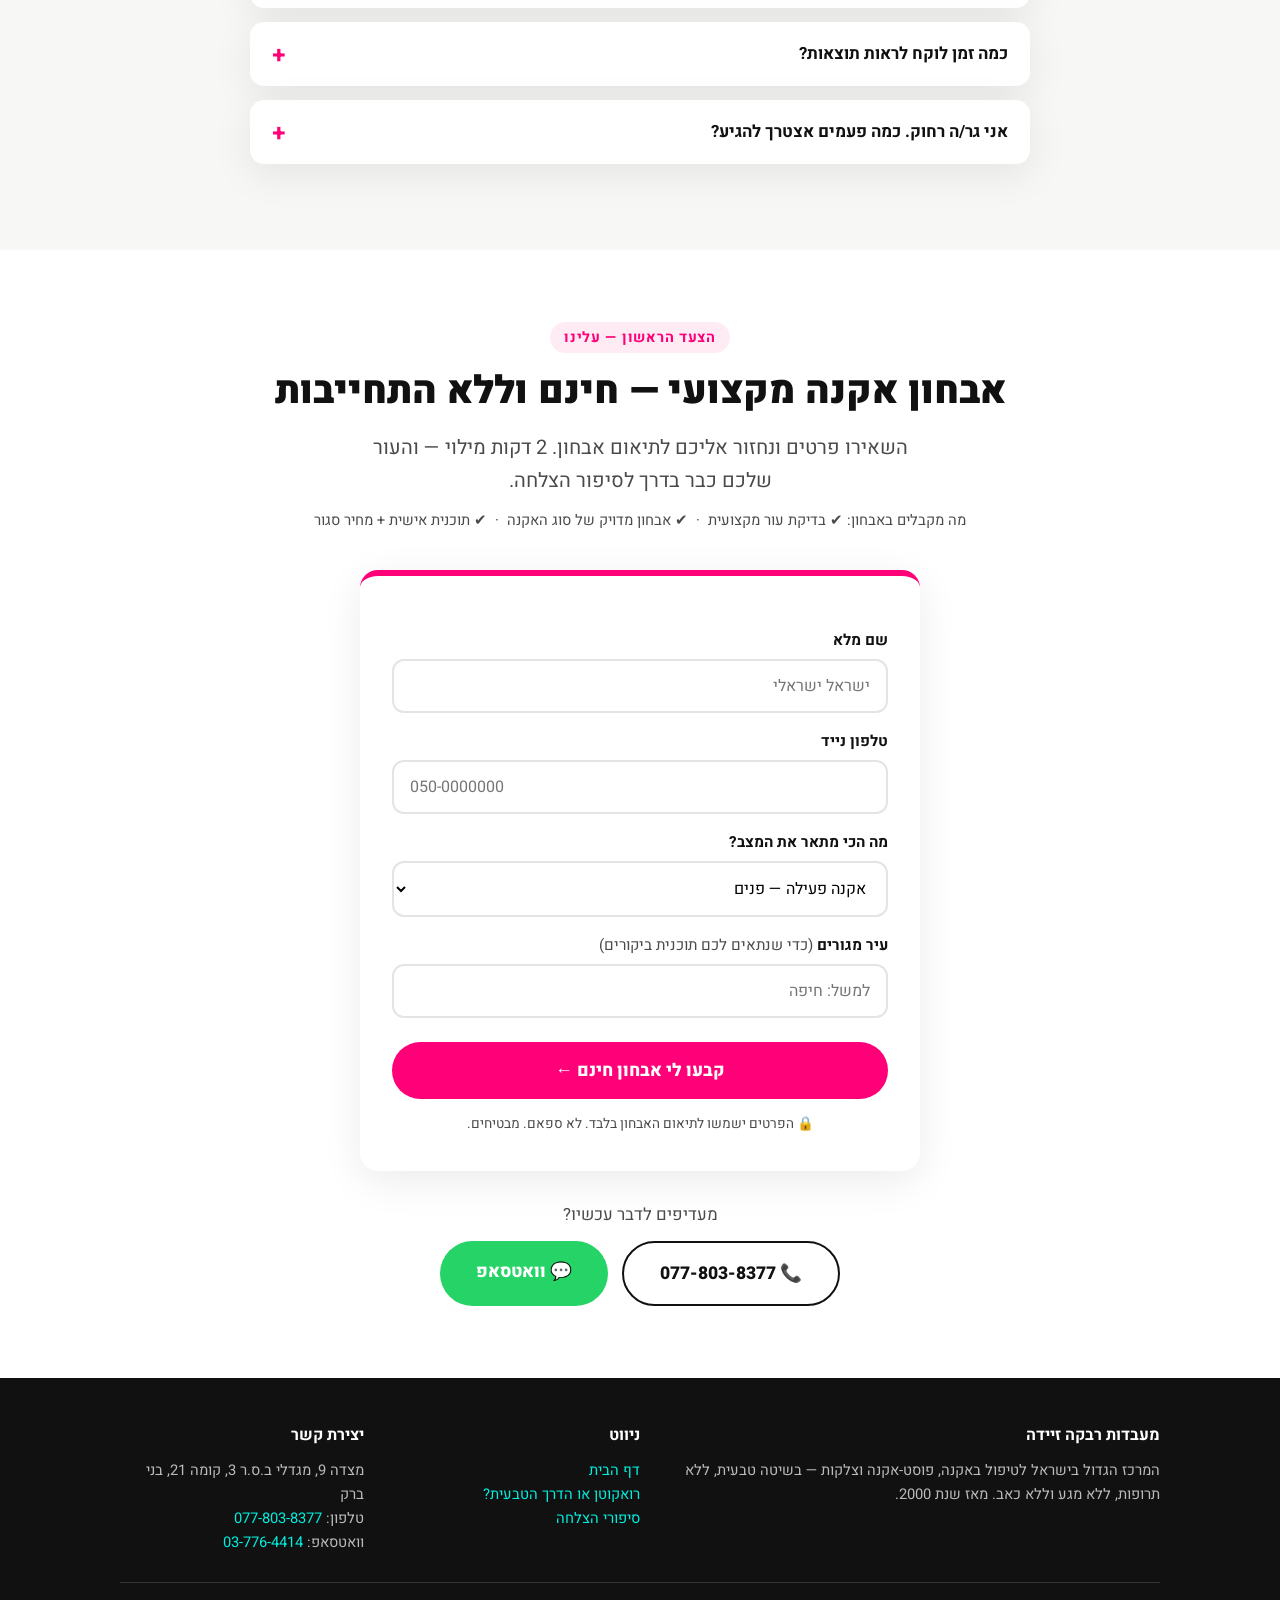
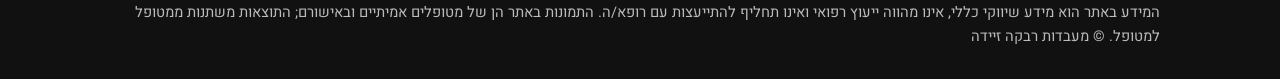
==== commit dac219d9: "בדיקת מדיניות וליטוש קופי: ריכוך טענות מוחלטות, הסרת אנגלית, דיסקליימר תוצאות Co-Authored-By: Claude" ====
--- a/index.html
+++ b/index.html
@@ -42,7 +42,7 @@
       <p class="hero-note">✔ ללא התחייבות &nbsp;·&nbsp; ✔ אבחון מקצועי מלא &nbsp;·&nbsp; ✔ <strong>0 ₪</strong></p>
     </div>
     <figure class="polaroid">
-      <span class="sticker sticker-tl">מעבדה בתקן ISO / GMP</span>
+      <span class="sticker sticker-tl">מעבדה בתקני איכות בינלאומיים</span>
       <img src="images/rivka-mobile.png" alt="רבקה זיידה במעבדה">
       <span class="sticker sticker--teal sticker-br">מאז שנת 2000</span>
       <figcaption>רבקה זיידה · מייסדת המרכז והמעבדות</figcaption>
@@ -56,7 +56,7 @@
     <div><div class="trust-num" data-count="80000" data-suffix="+">0</div><div class="trust-label">מטופלים מרוצים</div></div>
     <div><div class="trust-num" data-count="25" data-suffix="+">0</div><div class="trust-label">שנות מומחיות באקנה</div></div>
     <div><div class="trust-num" data-count="70">0</div><div class="trust-label">אנשי צוות ומומחים</div></div>
-    <div><div class="trust-num">ISO/GMP</div><div class="trust-label">מעבדה בתקן בינלאומי</div></div>
+    <div><div class="trust-num">0</div><div class="trust-label">תרופות בכל התהליך</div></div>
   </div>
 </div>
 
@@ -92,7 +92,7 @@
         <div class="ba-caption"><strong>נתנאל</strong> · לפני ואחרי הטיפול</div>
       </div>
     </div>
-    <p class="ba-hint reveal">👆 גררו את הידית לשני הכיוונים &nbsp;·&nbsp; <a href="stories.html" style="color:var(--pink); font-weight:800;">לעוד תוצאות ←</a></p>
+    <p class="ba-hint reveal">👆 גררו את הידית לשני הכיוונים &nbsp;·&nbsp; התוצאות משתנות ממטופל למטופל &nbsp;·&nbsp; <a href="stories.html" style="color:var(--pink); font-weight:800;">לעוד תוצאות ←</a></p>
     <p class="reveal" style="text-align:center; margin-top:20px;">
       <a href="#form" class="btn btn-pink">אני רוצה תוצאה כזאת — אבחון חינם ←</a>
     </p>
@@ -118,11 +118,11 @@
       <div class="card card--yellow reveal">
         <div class="icon">⏳</div>
         <h3>ובינתיים — הזמן עובד נגדכם</h3>
-        <p>אקנה שלא מטופלת נכון משאירה צלקות, כתמים ונזק מצטבר לעור. מה שהיום פצעון — מחר עלול להיות צלקת לכל החיים.</p>
+        <p>אקנה שלא מטופלת נכון עלולה להשאיר צלקות, כתמים ונזק מצטבר לעור. מה שהיום פצעון — מחר עלול להיות צלקת לכל החיים.</p>
       </div>
     </div>
     <p class="reveal" style="margin-top:32px; font-size:1.15rem;">
-      <strong>לפני שמתחילים תרופה כבדה — שווה לבדוק את הדרך שכבר עבדה לעשרות אלפים.</strong>
+      <strong>לפני שמתחייבים לטיפול תרופתי — שווה לבדוק את הדרך שכבר עבדה לעשרות אלפים.</strong>
       &nbsp;<a href="roaccutane.html" style="color:var(--pink); font-weight:800;">להשוואה המלאה: רואקוטן מול השיטה הטבעית ←</a>
     </p>
   </div>
@@ -137,11 +137,11 @@
       <div class="reveal">
         <h3>💡 פוטותרפיה ב-5 אורכי גל</h3>
         <div class="spectrum spectrum--thin" style="max-width:220px; border-radius:100px; margin:6px 0 12px;" aria-hidden="true"></div>
-        <p>מכשיר ייחודי המשלב אור כחול, אדום, צהוב, ירוק וסגול — מחסל את חיידק האקנה, מרגיע דלקות ומטשטש סימני פוסט-אקנה. 20 דקות לטיפול, ללא לייזר, ללא חימום וללא UV.</p>
+        <p>מכשיר ייחודי המשלב אור כחול, אדום, צהוב, ירוק וסגול — פועל ישירות על חיידק האקנה, מרגיע דלקות ומטשטש סימני פוסט-אקנה. 20 דקות לטיפול, ללא לייזר, ללא חימום וללא קרינה.</p>
         <h3 style="margin-top:26px;">🌿 תכשירים טבעיים מהמעבדה שלנו</h3>
-        <p>פורמולות ייחודיות על בסיס צמחי מרפא, ויטמינים, מינרלים ופפטידים — ללא פראבנים וללא סיליקונים. מיוצרות במעבדה שלנו בתקן ISO ו-GMP, ומותאמות לאקלים הישראלי.</p>
+        <p>פורמולות ייחודיות על בסיס צמחי מרפא, ויטמינים, מינרלים ופפטידים — ללא פראבנים וללא סיליקונים. מיוצרות במעבדה שלנו בתקני איכות בינלאומיים, ומותאמות לאקלים הישראלי.</p>
         <h3 style="margin-top:26px;">✋ בלי מגע. בלי סחיטות. בלי כאב.</h3>
-        <p>אנחנו לא "מנקים" את העור בכוח — אנחנו מרפאים אותו מבפנים. לכן הטיפול מתאים גם לעור רגיש ולכל גיל.</p>
+        <p>אנחנו לא "מנקים" את העור בכוח — אנחנו משקמים אותו מהשורש. לכן הטיפול מתאים גם לעור רגיש ולכל גיל.</p>
       </div>
       <div class="reveal">
         <h3>איך זה עובד בפועל?</h3>
@@ -149,7 +149,7 @@
           <li><strong>אבחון חינם:</strong> מומחית אקנה מאבחנת את סוג האקנה וחומרתה, ובונה תוכנית אישית.</li>
           <li><strong>תוכנית מותאמת:</strong> משך התהליך ותדירות הביקורים נקבעים לפי חומרת האקנה שלכם — לא לפי תבנית אחידה.</li>
           <li><strong>טיפול וליווי:</strong> טיפולי פוטותרפיה במרכז + תכשירים לשימוש ביתי, עם ליווי צמוד של הצוות.</li>
-          <li><strong>עור נקי:</strong> וטיפול בצלקות ובסימנים בטכנולוגיית RF מתקדמת במידת הצורך.</li>
+          <li><strong>עור נקי:</strong> וטיפול בצלקות ובסימנים בטכנולוגיית גלי רדיו מתקדמת, במידת הצורך.</li>
         </ol>
         <a href="#form" class="btn btn-pink" style="margin-top:14px;">לבדוק התאמה — חינם ←</a>
       </div>
@@ -195,17 +195,17 @@
     <span class="kicker reveal">"אבל אתם רחוקים ממני..."</span>
     <h2 class="reveal">מגיעים אלינו מכל הארץ. <span class="highlight">יש סיבה.</span></h2>
     <div class="ink-box reveal">
-      <h3>מרכז מומחים אחד. תוצאה אחת שאין בשום מקום אחר.</h3>
+      <h3>כל המומחיות, המעבדה והמכשור — תחת קורת גג אחת.</h3>
       <p style="margin-top:12px;">
         המעבדה, המכשור הייחודי וצוות מומחי האקנה שלנו נמצאים במקום אחד — מגדלי ב.ס.ר בבני ברק, דקות מכביש 4, מכביש גהה ומתחנת הרכבת בני ברק.
-        מטופלים מגיעים אלינו מחיפה, מבאר שבע, מירושלים ומאילת — כי טיפול שמצליח אחרי שהכל נכשל שווה נסיעה.
+        מטופלים מגיעים אלינו מחיפה, מבאר שבע, מירושלים ומאילת — כי טיפול מקצועי וממוקד שווה את הנסיעה.
       </p>
       <ul class="check-list" style="margin-top:18px;">
         <li>תדירות הביקורים נקבעת באבחון לפי חומרת האקנה — <strong>התוכנית האישית לוקחת בחשבון גם את המרחק שלכם.</strong></li>
         <li>חלק משמעותי מהתהליך הוא התכשירים לשימוש יומיומי בבית — הטיפול ממשיך לעבוד גם בין ביקור לביקור.</li>
         <li>חניה נוחה במגדלי ב.ס.ר ונגישות מלאה בתחבורה ציבורית.</li>
       </ul>
-      <p style="margin-top:16px; font-weight:800; color:var(--paper);">
+      <p style="margin-top:16px; font-weight:800; color:var(--white);">
         שעה נסיעה היום — או עוד שנים של מלחמה באקנה. זה כל החשבון.
       </p>
     </div>
@@ -219,8 +219,8 @@
     <h2 class="reveal">כל מה שרציתם לשאול לפני שמרימים טלפון</h2>
     <div style="margin-top:34px;">
       <details class="faq-item reveal">
-        <summary>האבחון באמת חינם? מה הקאץ'?</summary>
-        <div class="faq-body"><p>באמת חינם ובאמת בלי קאץ'. תקבלו בדיקת עור מקצועית, אבחון של סוג האקנה וחומרתה, ותוכנית טיפול עם מחיר מדויק. ההחלטה אם להתחיל — שלכם בלבד. אנחנו מרשים לעצמנו לתת אבחון חינם כי אנחנו יודעים שהתוצאות מדברות בעד עצמן.</p></div>
+        <summary>האבחון באמת חינם? איפה האותיות הקטנות?</summary>
+        <div class="faq-body"><p>באמת חינם, ובאמת בלי אותיות קטנות. תקבלו בדיקת עור מקצועית, אבחון של סוג האקנה וחומרתה, ותוכנית טיפול עם מחיר מדויק. ההחלטה אם להתחיל — שלכם בלבד. אנחנו מרשים לעצמנו לתת אבחון חינם כי אנחנו סומכים על התוצאות שידברו בעד עצמן.</p></div>
       </details>
       <details class="faq-item reveal">
         <summary>כמה זמן לוקח לראות תוצאות?</summary>
@@ -293,7 +293,7 @@
       </div>
     </div>
     <div class="footer-bottom">
-      <p>המידע באתר אינו מהווה ייעוץ רפואי ואינו תחליף להתייעצות עם רופא/ה. © מעבדות רבקה זיידה</p>
+      <p>המידע באתר הוא מידע שיווקי כללי, אינו מהווה ייעוץ רפואי ואינו תחליף להתייעצות עם רופא/ה. התמונות באתר הן של מטופלים אמיתיים ובאישורם; התוצאות משתנות ממטופל למטופל. © מעבדות רבקה זיידה</p>
     </div>
   </div>
 </footer>
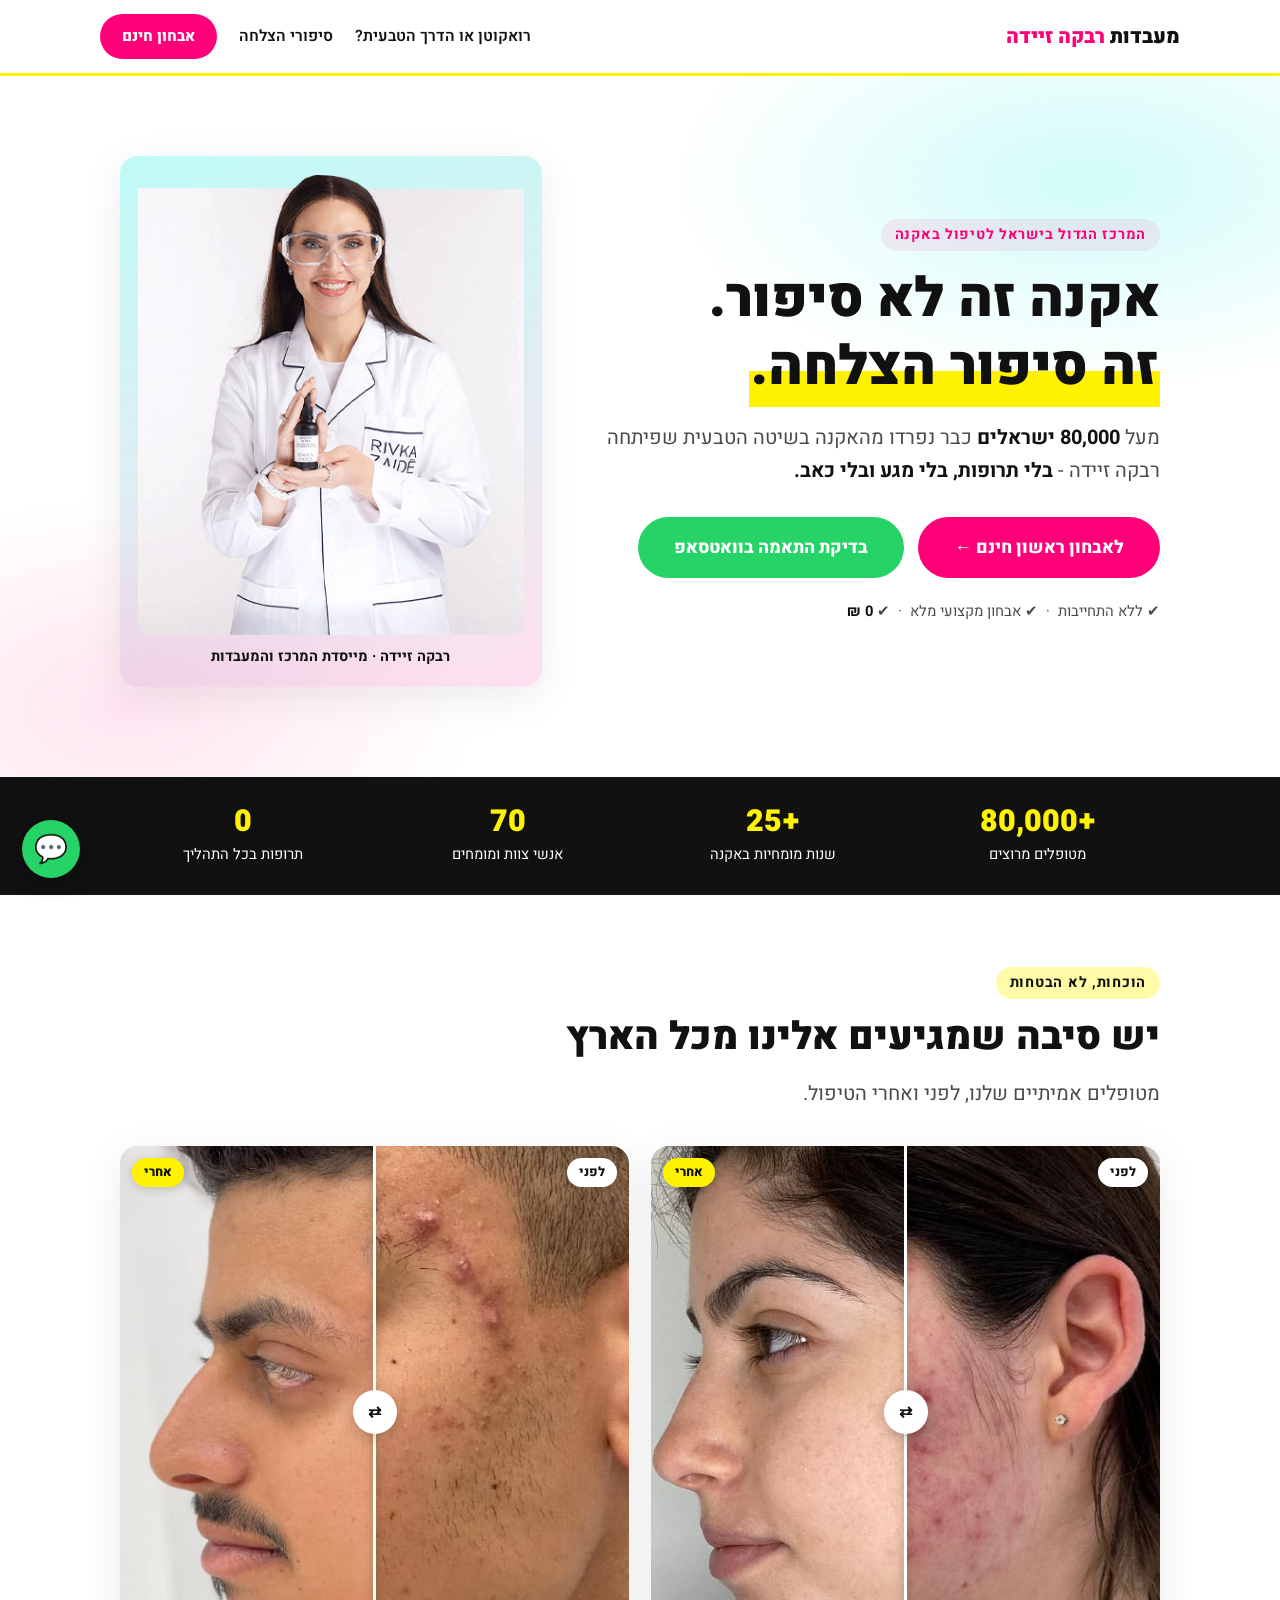
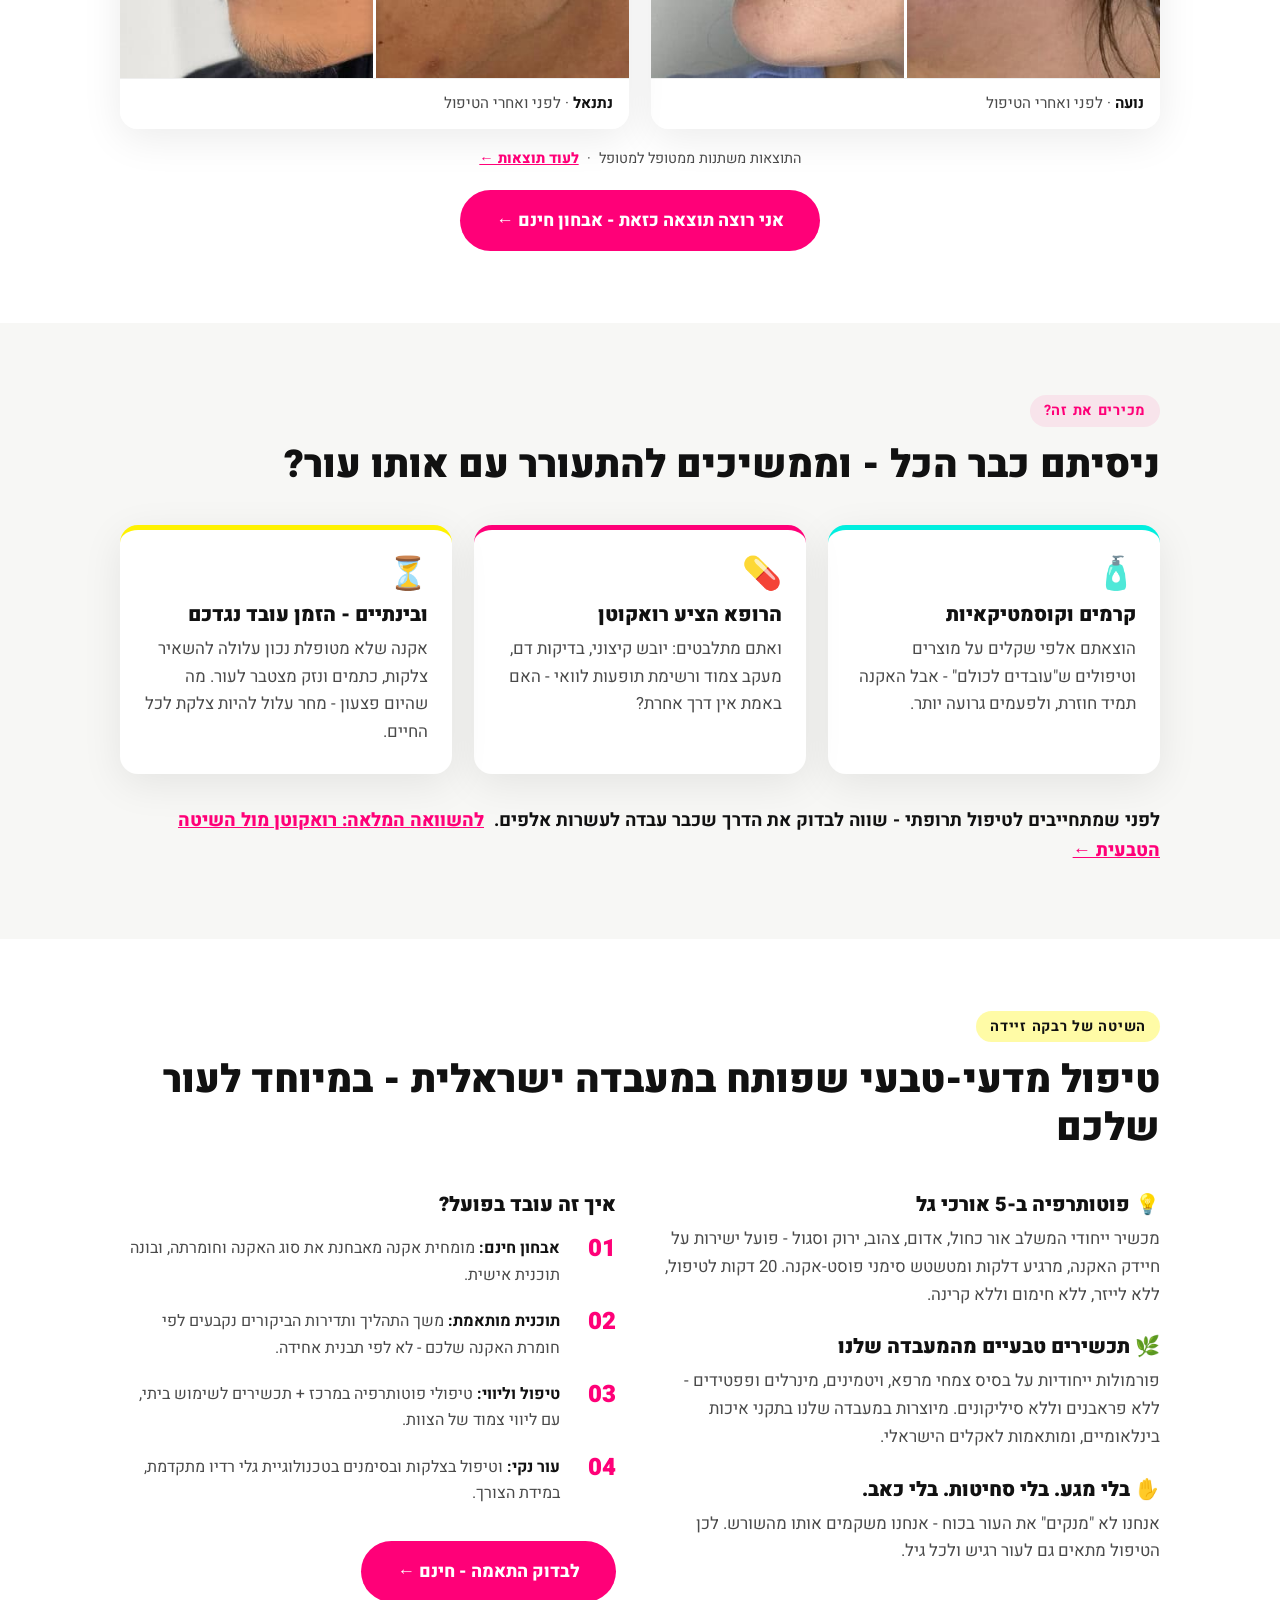
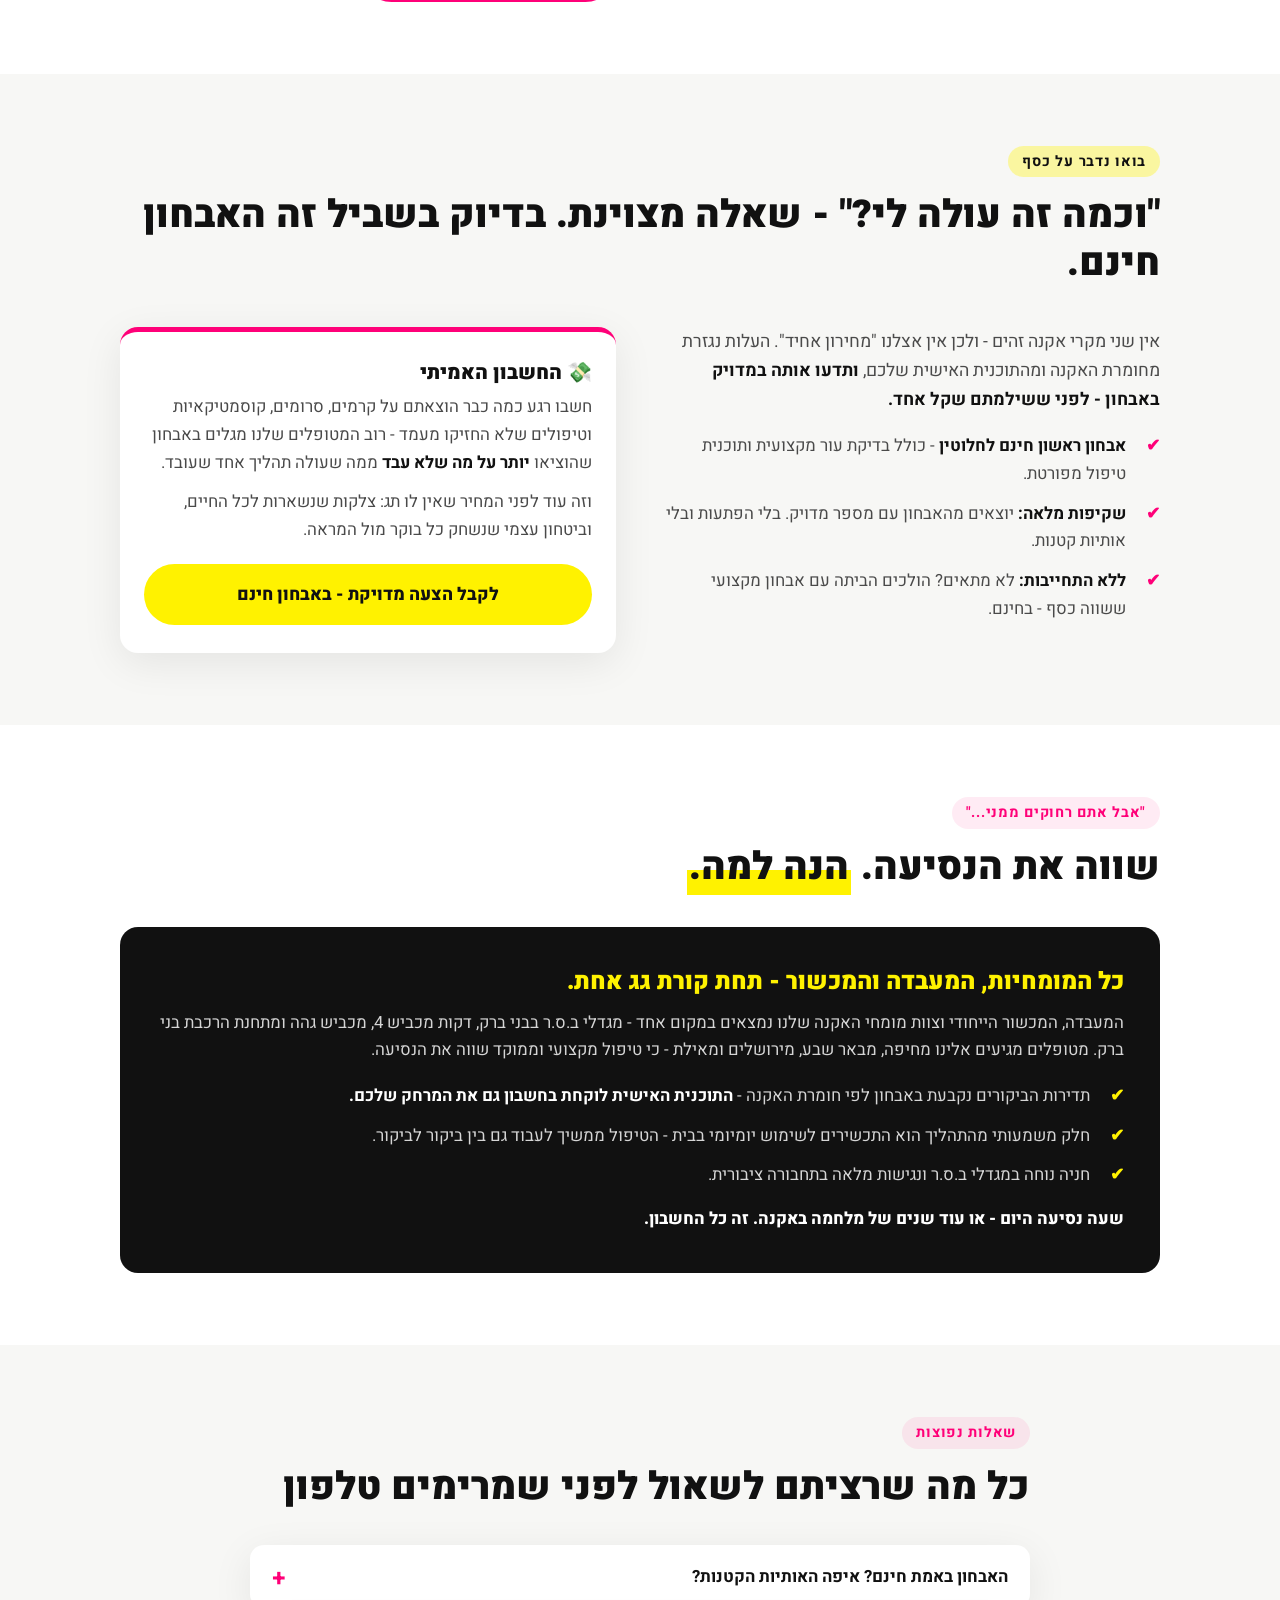
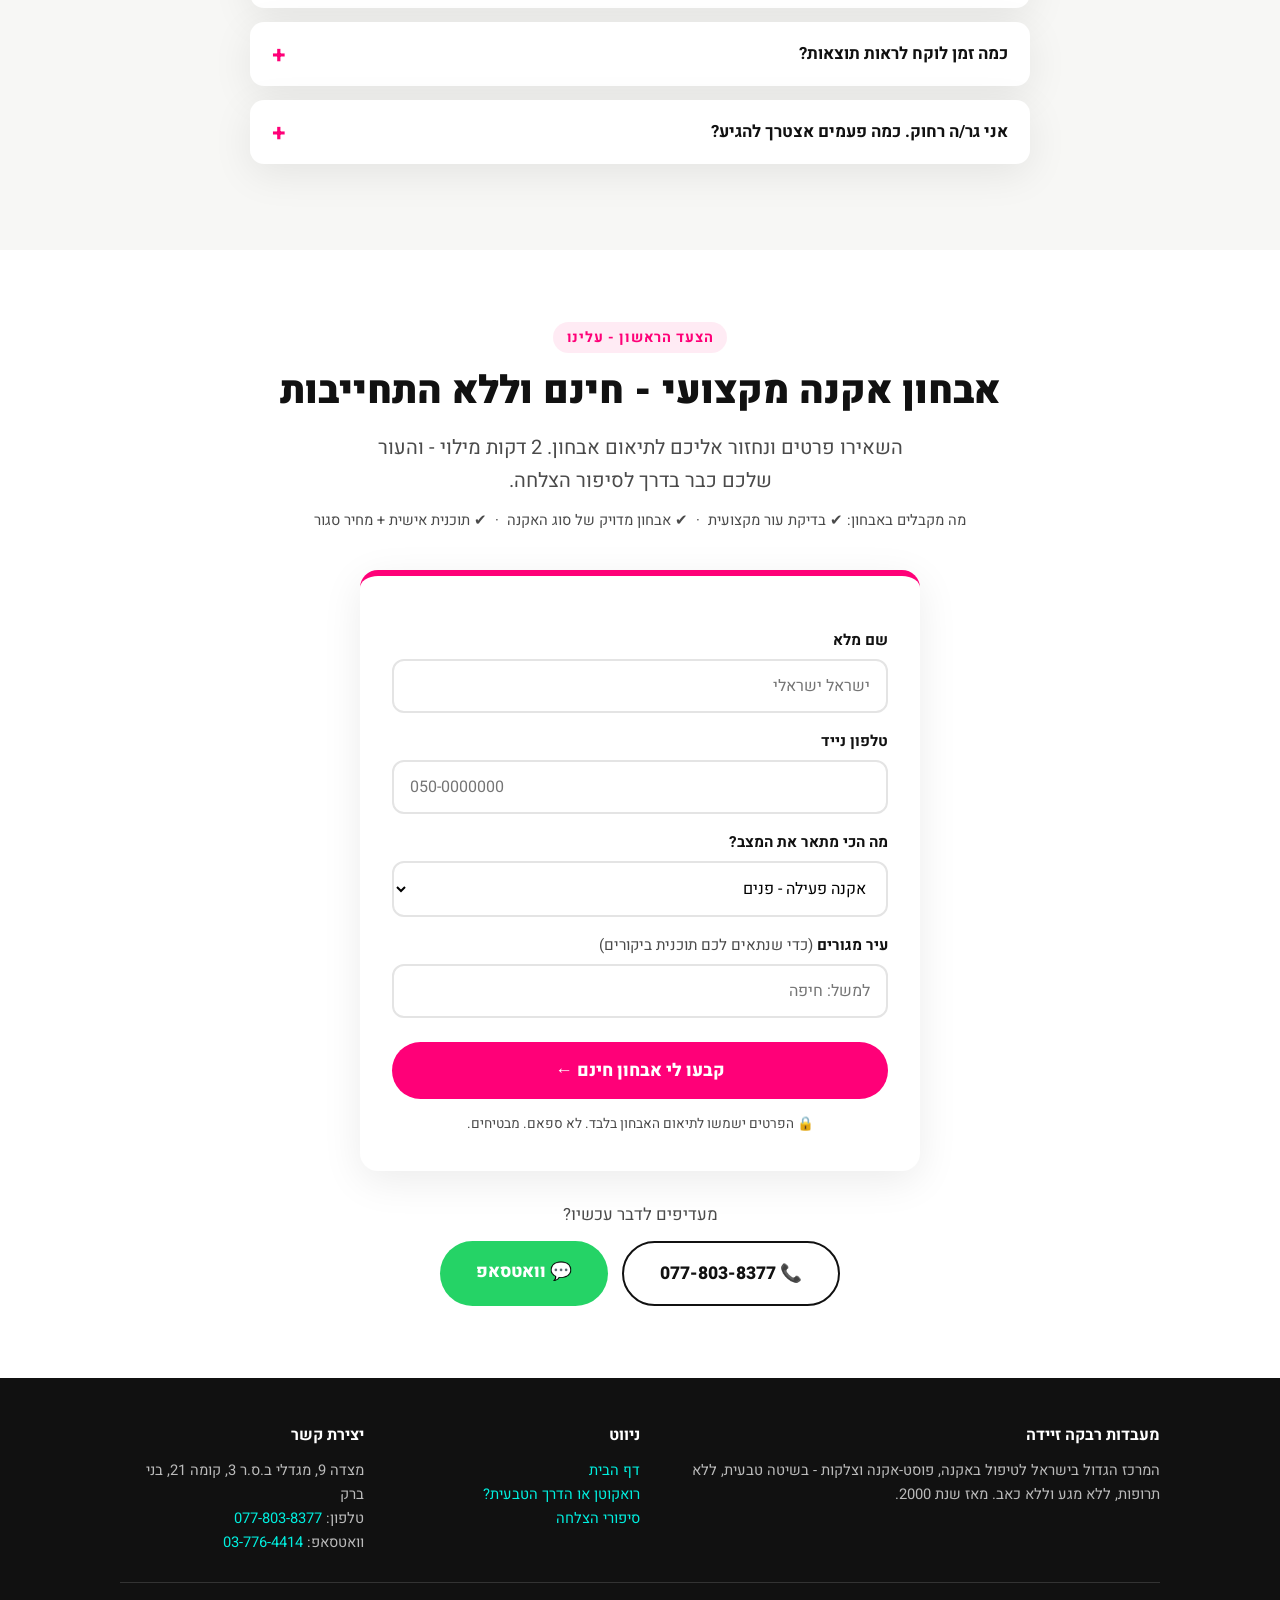
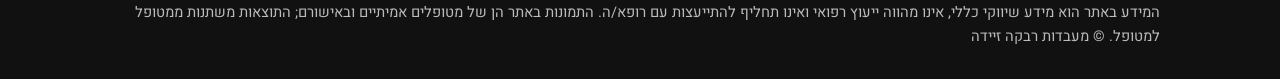
==== commit 4e92c2a4: "הסרת משפטי גימיק, כותרת חדשה לסקשן ההוכחה, החלפת כל המקפים הארוכים בקצרים Co-Authored-By: Claude Fab" ====
--- a/index.html
+++ b/index.html
@@ -4,7 +4,7 @@
   <meta charset="UTF-8">
   <meta name="viewport" content="width=device-width, initial-scale=1.0">
   <title>מעבדות רבקה זיידה | טיפול באקנה בלי תרופות, בלי מגע ובלי כאב</title>
-  <meta name="description" content="מעל 80,000 ישראלים כבר נפרדו מהאקנה בשיטה הטבעית של מעבדות רבקה זיידה. אבחון ראשון חינם — בלי תרופות, בלי מגע, בלי כאב.">
+  <meta name="description" content="מעל 80,000 ישראלים כבר נפרדו מהאקנה בשיטה הטבעית של מעבדות רבקה זיידה. אבחון ראשון חינם - בלי תרופות, בלי מגע, בלי כאב.">
   <link rel="preconnect" href="https://fonts.googleapis.com">
   <link rel="preconnect" href="https://fonts.gstatic.com" crossorigin>
   <link href="https://fonts.googleapis.com/css2?family=Heebo:wght@400;500;700;800;900&display=swap" rel="stylesheet">
@@ -32,7 +32,7 @@
       <span class="kicker kicker--pink">המרכז הגדול בישראל לטיפול באקנה</span>
       <h1>אקנה זה לא סיפור.<br><span class="highlight">זה סיפור הצלחה.</span></h1>
       <p class="lead">
-        מעל <strong>80,000 ישראלים</strong> כבר נפרדו מהאקנה בשיטה הטבעית שפיתחה רבקה זיידה —
+        מעל <strong>80,000 ישראלים</strong> כבר נפרדו מהאקנה בשיטה הטבעית שפיתחה רבקה זיידה -
         <strong>בלי תרופות, בלי מגע ובלי כאב.</strong>
       </p>
       <div class="hero-ctas">
@@ -60,12 +60,12 @@
   </div>
 </div>
 
-<!-- 3. הוכחה — קודם רואים, אחר כך מסבירים -->
+<!-- 3. הוכחה - קודם רואים, אחר כך מסבירים -->
 <section class="section">
   <div class="container">
     <span class="kicker kicker--yellow reveal">הוכחות, לא הבטחות</span>
-    <h2 class="reveal">קודם תראו. אחר־כך נסביר.</h2>
-    <p class="lead reveal" style="max-width:640px;">מטופלים אמיתיים שלנו. גררו את הידית — זה כל מה שצריך לדעת עלינו.</p>
+    <h2 class="reveal">יש סיבה שמגיעים אלינו מכל הארץ</h2>
+    <p class="lead reveal" style="max-width:640px;">מטופלים אמיתיים שלנו, לפני ואחרי הטיפול.</p>
     <div class="ba-grid">
       <div class="ba-frame reveal">
         <div class="ba-slider" data-ba style="--pos:50%">
@@ -75,7 +75,7 @@
           <div class="ba-grip" aria-hidden="true">⇄</div>
           <span class="ba-tag ba-tag--before" aria-hidden="true">לפני</span>
           <span class="ba-tag ba-tag--after" aria-hidden="true">אחרי</span>
-          <input class="ba-range" type="range" min="8" max="92" value="50" aria-label="השוואת לפני ואחרי — נועה">
+          <input class="ba-range" type="range" min="8" max="92" value="50" aria-label="השוואת לפני ואחרי - נועה">
         </div>
         <div class="ba-caption"><strong>נועה</strong> · לפני ואחרי הטיפול</div>
       </div>
@@ -87,14 +87,14 @@
           <div class="ba-grip" aria-hidden="true">⇄</div>
           <span class="ba-tag ba-tag--before" aria-hidden="true">לפני</span>
           <span class="ba-tag ba-tag--after" aria-hidden="true">אחרי</span>
-          <input class="ba-range" type="range" min="8" max="92" value="50" aria-label="השוואת לפני ואחרי — נתנאל">
+          <input class="ba-range" type="range" min="8" max="92" value="50" aria-label="השוואת לפני ואחרי - נתנאל">
         </div>
         <div class="ba-caption"><strong>נתנאל</strong> · לפני ואחרי הטיפול</div>
       </div>
     </div>
-    <p class="ba-hint reveal">👆 גררו את הידית לשני הכיוונים &nbsp;·&nbsp; התוצאות משתנות ממטופל למטופל &nbsp;·&nbsp; <a href="stories.html" style="color:var(--pink); font-weight:800;">לעוד תוצאות ←</a></p>
+    <p class="ba-hint reveal">התוצאות משתנות ממטופל למטופל &nbsp;·&nbsp; <a href="stories.html" style="color:var(--pink); font-weight:800;">לעוד תוצאות ←</a></p>
     <p class="reveal" style="text-align:center; margin-top:20px;">
-      <a href="#form" class="btn btn-pink">אני רוצה תוצאה כזאת — אבחון חינם ←</a>
+      <a href="#form" class="btn btn-pink">אני רוצה תוצאה כזאת - אבחון חינם ←</a>
     </p>
   </div>
 </section>
@@ -103,26 +103,26 @@
 <section class="section section--tint">
   <div class="container">
     <span class="kicker reveal">מכירים את זה?</span>
-    <h2 class="reveal">ניסיתם כבר הכל — וממשיכים להתעורר עם אותו עור?</h2>
+    <h2 class="reveal">ניסיתם כבר הכל - וממשיכים להתעורר עם אותו עור?</h2>
     <div class="cards">
       <div class="card card--teal reveal">
         <div class="icon">🧴</div>
         <h3>קרמים וקוסמטיקאיות</h3>
-        <p>הוצאתם אלפי שקלים על מוצרים וטיפולים ש"עובדים לכולם" — אבל האקנה תמיד חוזרת, ולפעמים גרועה יותר.</p>
+        <p>הוצאתם אלפי שקלים על מוצרים וטיפולים ש"עובדים לכולם" - אבל האקנה תמיד חוזרת, ולפעמים גרועה יותר.</p>
       </div>
       <div class="card card--pink reveal">
         <div class="icon">💊</div>
         <h3>הרופא הציע רואקוטן</h3>
-        <p>ואתם מתלבטים: יובש קיצוני, בדיקות דם, מעקב צמוד ורשימת תופעות לוואי — האם באמת אין דרך אחרת?</p>
+        <p>ואתם מתלבטים: יובש קיצוני, בדיקות דם, מעקב צמוד ורשימת תופעות לוואי - האם באמת אין דרך אחרת?</p>
       </div>
       <div class="card card--yellow reveal">
         <div class="icon">⏳</div>
-        <h3>ובינתיים — הזמן עובד נגדכם</h3>
-        <p>אקנה שלא מטופלת נכון עלולה להשאיר צלקות, כתמים ונזק מצטבר לעור. מה שהיום פצעון — מחר עלול להיות צלקת לכל החיים.</p>
+        <h3>ובינתיים - הזמן עובד נגדכם</h3>
+        <p>אקנה שלא מטופלת נכון עלולה להשאיר צלקות, כתמים ונזק מצטבר לעור. מה שהיום פצעון - מחר עלול להיות צלקת לכל החיים.</p>
       </div>
     </div>
     <p class="reveal" style="margin-top:32px; font-size:1.15rem;">
-      <strong>לפני שמתחייבים לטיפול תרופתי — שווה לבדוק את הדרך שכבר עבדה לעשרות אלפים.</strong>
+      <strong>לפני שמתחייבים לטיפול תרופתי - שווה לבדוק את הדרך שכבר עבדה לעשרות אלפים.</strong>
       &nbsp;<a href="roaccutane.html" style="color:var(--pink); font-weight:800;">להשוואה המלאה: רואקוטן מול השיטה הטבעית ←</a>
     </p>
   </div>
@@ -132,26 +132,26 @@
 <section class="section">
   <div class="container">
     <span class="kicker kicker--yellow reveal">השיטה של רבקה זיידה</span>
-    <h2 class="reveal">טיפול מדעי־טבעי שפותח במעבדה ישראלית — במיוחד לעור שלכם</h2>
+    <h2 class="reveal">טיפול מדעי-טבעי שפותח במעבדה ישראלית - במיוחד לעור שלכם</h2>
     <div class="two-col" style="margin-top:40px;">
       <div class="reveal">
         <h3>💡 פוטותרפיה ב-5 אורכי גל</h3>
         <div class="spectrum spectrum--thin" style="max-width:220px; border-radius:100px; margin:6px 0 12px;" aria-hidden="true"></div>
-        <p>מכשיר ייחודי המשלב אור כחול, אדום, צהוב, ירוק וסגול — פועל ישירות על חיידק האקנה, מרגיע דלקות ומטשטש סימני פוסט-אקנה. 20 דקות לטיפול, ללא לייזר, ללא חימום וללא קרינה.</p>
+        <p>מכשיר ייחודי המשלב אור כחול, אדום, צהוב, ירוק וסגול - פועל ישירות על חיידק האקנה, מרגיע דלקות ומטשטש סימני פוסט-אקנה. 20 דקות לטיפול, ללא לייזר, ללא חימום וללא קרינה.</p>
         <h3 style="margin-top:26px;">🌿 תכשירים טבעיים מהמעבדה שלנו</h3>
-        <p>פורמולות ייחודיות על בסיס צמחי מרפא, ויטמינים, מינרלים ופפטידים — ללא פראבנים וללא סיליקונים. מיוצרות במעבדה שלנו בתקני איכות בינלאומיים, ומותאמות לאקלים הישראלי.</p>
+        <p>פורמולות ייחודיות על בסיס צמחי מרפא, ויטמינים, מינרלים ופפטידים - ללא פראבנים וללא סיליקונים. מיוצרות במעבדה שלנו בתקני איכות בינלאומיים, ומותאמות לאקלים הישראלי.</p>
         <h3 style="margin-top:26px;">✋ בלי מגע. בלי סחיטות. בלי כאב.</h3>
-        <p>אנחנו לא "מנקים" את העור בכוח — אנחנו משקמים אותו מהשורש. לכן הטיפול מתאים גם לעור רגיש ולכל גיל.</p>
+        <p>אנחנו לא "מנקים" את העור בכוח - אנחנו משקמים אותו מהשורש. לכן הטיפול מתאים גם לעור רגיש ולכל גיל.</p>
       </div>
       <div class="reveal">
         <h3>איך זה עובד בפועל?</h3>
         <ol class="steps">
           <li><strong>אבחון חינם:</strong> מומחית אקנה מאבחנת את סוג האקנה וחומרתה, ובונה תוכנית אישית.</li>
-          <li><strong>תוכנית מותאמת:</strong> משך התהליך ותדירות הביקורים נקבעים לפי חומרת האקנה שלכם — לא לפי תבנית אחידה.</li>
+          <li><strong>תוכנית מותאמת:</strong> משך התהליך ותדירות הביקורים נקבעים לפי חומרת האקנה שלכם - לא לפי תבנית אחידה.</li>
           <li><strong>טיפול וליווי:</strong> טיפולי פוטותרפיה במרכז + תכשירים לשימוש ביתי, עם ליווי צמוד של הצוות.</li>
           <li><strong>עור נקי:</strong> וטיפול בצלקות ובסימנים בטכנולוגיית גלי רדיו מתקדמת, במידת הצורך.</li>
         </ol>
-        <a href="#form" class="btn btn-pink" style="margin-top:14px;">לבדוק התאמה — חינם ←</a>
+        <a href="#form" class="btn btn-pink" style="margin-top:14px;">לבדוק התאמה - חינם ←</a>
       </div>
     </div>
   </div>
@@ -161,29 +161,29 @@
 <section class="section section--tint">
   <div class="container">
     <span class="kicker kicker--yellow reveal">בואו נדבר על כסף</span>
-    <h2 class="reveal">"וכמה זה עולה לי?" — שאלה מצוינת. בדיוק בשביל זה האבחון חינם.</h2>
+    <h2 class="reveal">"וכמה זה עולה לי?" - שאלה מצוינת. בדיוק בשביל זה האבחון חינם.</h2>
     <div class="two-col" style="margin-top:40px;">
       <div class="reveal">
         <p style="font-size:1.1rem;">
-          אין שני מקרי אקנה זהים — ולכן אין אצלנו "מחירון אחיד". העלות נגזרת מחומרת האקנה ומהתוכנית האישית שלכם,
-          <strong>ותדעו אותה במדויק באבחון — לפני ששילמתם שקל אחד.</strong>
+          אין שני מקרי אקנה זהים - ולכן אין אצלנו "מחירון אחיד". העלות נגזרת מחומרת האקנה ומהתוכנית האישית שלכם,
+          <strong>ותדעו אותה במדויק באבחון - לפני ששילמתם שקל אחד.</strong>
         </p>
         <ul class="check-list">
-          <li><strong>אבחון ראשון חינם לחלוטין</strong> — כולל בדיקת עור מקצועית ותוכנית טיפול מפורטת.</li>
+          <li><strong>אבחון ראשון חינם לחלוטין</strong> - כולל בדיקת עור מקצועית ותוכנית טיפול מפורטת.</li>
           <li><strong>שקיפות מלאה:</strong> יוצאים מהאבחון עם מספר מדויק. בלי הפתעות ובלי אותיות קטנות.</li>
-          <li><strong>ללא התחייבות:</strong> לא מתאים? הולכים הביתה עם אבחון מקצועי ששווה כסף — בחינם.</li>
+          <li><strong>ללא התחייבות:</strong> לא מתאים? הולכים הביתה עם אבחון מקצועי ששווה כסף - בחינם.</li>
         </ul>
       </div>
       <div class="card card--pink reveal">
         <h3>💸 החשבון האמיתי</h3>
         <p>
-          חשבו רגע כמה כבר הוצאתם על קרמים, סרומים, קוסמטיקאיות וטיפולים שלא החזיקו מעמד —
+          חשבו רגע כמה כבר הוצאתם על קרמים, סרומים, קוסמטיקאיות וטיפולים שלא החזיקו מעמד -
           רוב המטופלים שלנו מגלים באבחון שהוציאו <strong>יותר על מה שלא עבד</strong> ממה שעולה תהליך אחד שעובד.
         </p>
         <p style="margin-top:12px;">
           וזה עוד לפני המחיר שאין לו תג: צלקות שנשארות לכל החיים, וביטחון עצמי שנשחק כל בוקר מול המראה.
         </p>
-        <a href="#form" class="btn btn-yellow btn-block" style="margin-top:20px;">לקבל הצעה מדויקת — באבחון חינם</a>
+        <a href="#form" class="btn btn-yellow btn-block" style="margin-top:20px;">לקבל הצעה מדויקת - באבחון חינם</a>
       </div>
     </div>
   </div>
@@ -193,20 +193,20 @@
 <section class="section">
   <div class="container">
     <span class="kicker reveal">"אבל אתם רחוקים ממני..."</span>
-    <h2 class="reveal">מגיעים אלינו מכל הארץ. <span class="highlight">יש סיבה.</span></h2>
+    <h2 class="reveal">שווה את הנסיעה. <span class="highlight">הנה למה.</span></h2>
     <div class="ink-box reveal">
-      <h3>כל המומחיות, המעבדה והמכשור — תחת קורת גג אחת.</h3>
+      <h3>כל המומחיות, המעבדה והמכשור - תחת קורת גג אחת.</h3>
       <p style="margin-top:12px;">
-        המעבדה, המכשור הייחודי וצוות מומחי האקנה שלנו נמצאים במקום אחד — מגדלי ב.ס.ר בבני ברק, דקות מכביש 4, מכביש גהה ומתחנת הרכבת בני ברק.
-        מטופלים מגיעים אלינו מחיפה, מבאר שבע, מירושלים ומאילת — כי טיפול מקצועי וממוקד שווה את הנסיעה.
+        המעבדה, המכשור הייחודי וצוות מומחי האקנה שלנו נמצאים במקום אחד - מגדלי ב.ס.ר בבני ברק, דקות מכביש 4, מכביש גהה ומתחנת הרכבת בני ברק.
+        מטופלים מגיעים אלינו מחיפה, מבאר שבע, מירושלים ומאילת - כי טיפול מקצועי וממוקד שווה את הנסיעה.
       </p>
       <ul class="check-list" style="margin-top:18px;">
-        <li>תדירות הביקורים נקבעת באבחון לפי חומרת האקנה — <strong>התוכנית האישית לוקחת בחשבון גם את המרחק שלכם.</strong></li>
-        <li>חלק משמעותי מהתהליך הוא התכשירים לשימוש יומיומי בבית — הטיפול ממשיך לעבוד גם בין ביקור לביקור.</li>
+        <li>תדירות הביקורים נקבעת באבחון לפי חומרת האקנה - <strong>התוכנית האישית לוקחת בחשבון גם את המרחק שלכם.</strong></li>
+        <li>חלק משמעותי מהתהליך הוא התכשירים לשימוש יומיומי בבית - הטיפול ממשיך לעבוד גם בין ביקור לביקור.</li>
         <li>חניה נוחה במגדלי ב.ס.ר ונגישות מלאה בתחבורה ציבורית.</li>
       </ul>
       <p style="margin-top:16px; font-weight:800; color:var(--white);">
-        שעה נסיעה היום — או עוד שנים של מלחמה באקנה. זה כל החשבון.
+        שעה נסיעה היום - או עוד שנים של מלחמה באקנה. זה כל החשבון.
       </p>
     </div>
   </div>
@@ -220,15 +220,15 @@
     <div style="margin-top:34px;">
       <details class="faq-item reveal">
         <summary>האבחון באמת חינם? איפה האותיות הקטנות?</summary>
-        <div class="faq-body"><p>באמת חינם, ובאמת בלי אותיות קטנות. תקבלו בדיקת עור מקצועית, אבחון של סוג האקנה וחומרתה, ותוכנית טיפול עם מחיר מדויק. ההחלטה אם להתחיל — שלכם בלבד. אנחנו מרשים לעצמנו לתת אבחון חינם כי אנחנו סומכים על התוצאות שידברו בעד עצמן.</p></div>
+        <div class="faq-body"><p>באמת חינם, ובאמת בלי אותיות קטנות. תקבלו בדיקת עור מקצועית, אבחון של סוג האקנה וחומרתה, ותוכנית טיפול עם מחיר מדויק. ההחלטה אם להתחיל - שלכם בלבד. אנחנו מרשים לעצמנו לתת אבחון חינם כי אנחנו סומכים על התוצאות שידברו בעד עצמן.</p></div>
       </details>
       <details class="faq-item reveal">
         <summary>כמה זמן לוקח לראות תוצאות?</summary>
-        <div class="faq-body"><p>זה תלוי בחומרת האקנה — ולכן משך התהליך ותדירות הטיפולים נקבעים באבחון האישי. מטופלים רבים מדווחים על שיפור נראה לעין כבר בשבועות הראשונים, אך התוכנית המלאה מותאמת אישית לעור שלכם.</p></div>
+        <div class="faq-body"><p>זה תלוי בחומרת האקנה - ולכן משך התהליך ותדירות הטיפולים נקבעים באבחון האישי. מטופלים רבים מדווחים על שיפור נראה לעין כבר בשבועות הראשונים, אך התוכנית המלאה מותאמת אישית לעור שלכם.</p></div>
       </details>
       <details class="faq-item reveal">
         <summary>אני גר/ה רחוק. כמה פעמים אצטרך להגיע?</summary>
-        <div class="faq-body"><p>תדירות הביקורים נקבעת לפי חומרת האקנה, והתוכנית האישית שנבנה לכם באבחון לוקחת בחשבון גם את המרחק. חלק גדול מהטיפול מתבצע בבית באמצעות התכשירים שלנו — כך שהעור ממשיך להשתפר גם בין הביקורים.</p></div>
+        <div class="faq-body"><p>תדירות הביקורים נקבעת לפי חומרת האקנה, והתוכנית האישית שנבנה לכם באבחון לוקחת בחשבון גם את המרחק. חלק גדול מהטיפול מתבצע בבית באמצעות התכשירים שלנו - כך שהעור ממשיך להשתפר גם בין הביקורים.</p></div>
       </details>
     </div>
   </div>
@@ -237,9 +237,9 @@
 <!-- 10. טופס המרה -->
 <section class="section" id="form">
   <div class="container final-cta">
-    <span class="kicker kicker--pink reveal">הצעד הראשון — עלינו</span>
-    <h2 class="reveal">אבחון אקנה מקצועי — חינם וללא התחייבות</h2>
-    <p class="lead reveal">השאירו פרטים ונחזור אליכם לתיאום אבחון. 2 דקות מילוי — והעור שלכם כבר בדרך לסיפור הצלחה.</p>
+    <span class="kicker kicker--pink reveal">הצעד הראשון - עלינו</span>
+    <h2 class="reveal">אבחון אקנה מקצועי - חינם וללא התחייבות</h2>
+    <p class="lead reveal">השאירו פרטים ונחזור אליכם לתיאום אבחון. 2 דקות מילוי - והעור שלכם כבר בדרך לסיפור הצלחה.</p>
     <p class="hero-note reveal" style="margin-top:12px;">מה מקבלים באבחון: ✔ בדיקת עור מקצועית &nbsp;·&nbsp; ✔ אבחון מדויק של סוג האקנה &nbsp;·&nbsp; ✔ תוכנית אישית + מחיר סגור</p>
 
     <form class="form-wrap reveal" id="leadForm">
@@ -250,8 +250,8 @@
       <input type="tel" id="phone" name="phone" required placeholder="050-0000000" pattern="[0-9\-+ ]{9,15}" autocomplete="tel">
       <label for="severity">מה הכי מתאר את המצב?</label>
       <select id="severity" name="severity">
-        <option>אקנה פעילה — פנים</option>
-        <option>אקנה פעילה — גב / חזה / גוף</option>
+        <option>אקנה פעילה - פנים</option>
+        <option>אקנה פעילה - גב / חזה / גוף</option>
         <option>צלקות וסימני פוסט-אקנה</option>
         <option>מתלבט/ת לגבי רואקוטן</option>
         <option>אקנה אצל הילד/ה שלי</option>
@@ -277,7 +277,7 @@
     <div class="footer-grid">
       <div>
         <h4>מעבדות רבקה זיידה</h4>
-        <p>המרכז הגדול בישראל לטיפול באקנה, פוסט-אקנה וצלקות — בשיטה טבעית, ללא תרופות, ללא מגע וללא כאב. מאז שנת 2000.</p>
+        <p>המרכז הגדול בישראל לטיפול באקנה, פוסט-אקנה וצלקות - בשיטה טבעית, ללא תרופות, ללא מגע וללא כאב. מאז שנת 2000.</p>
       </div>
       <div>
         <h4>ניווט</h4>
